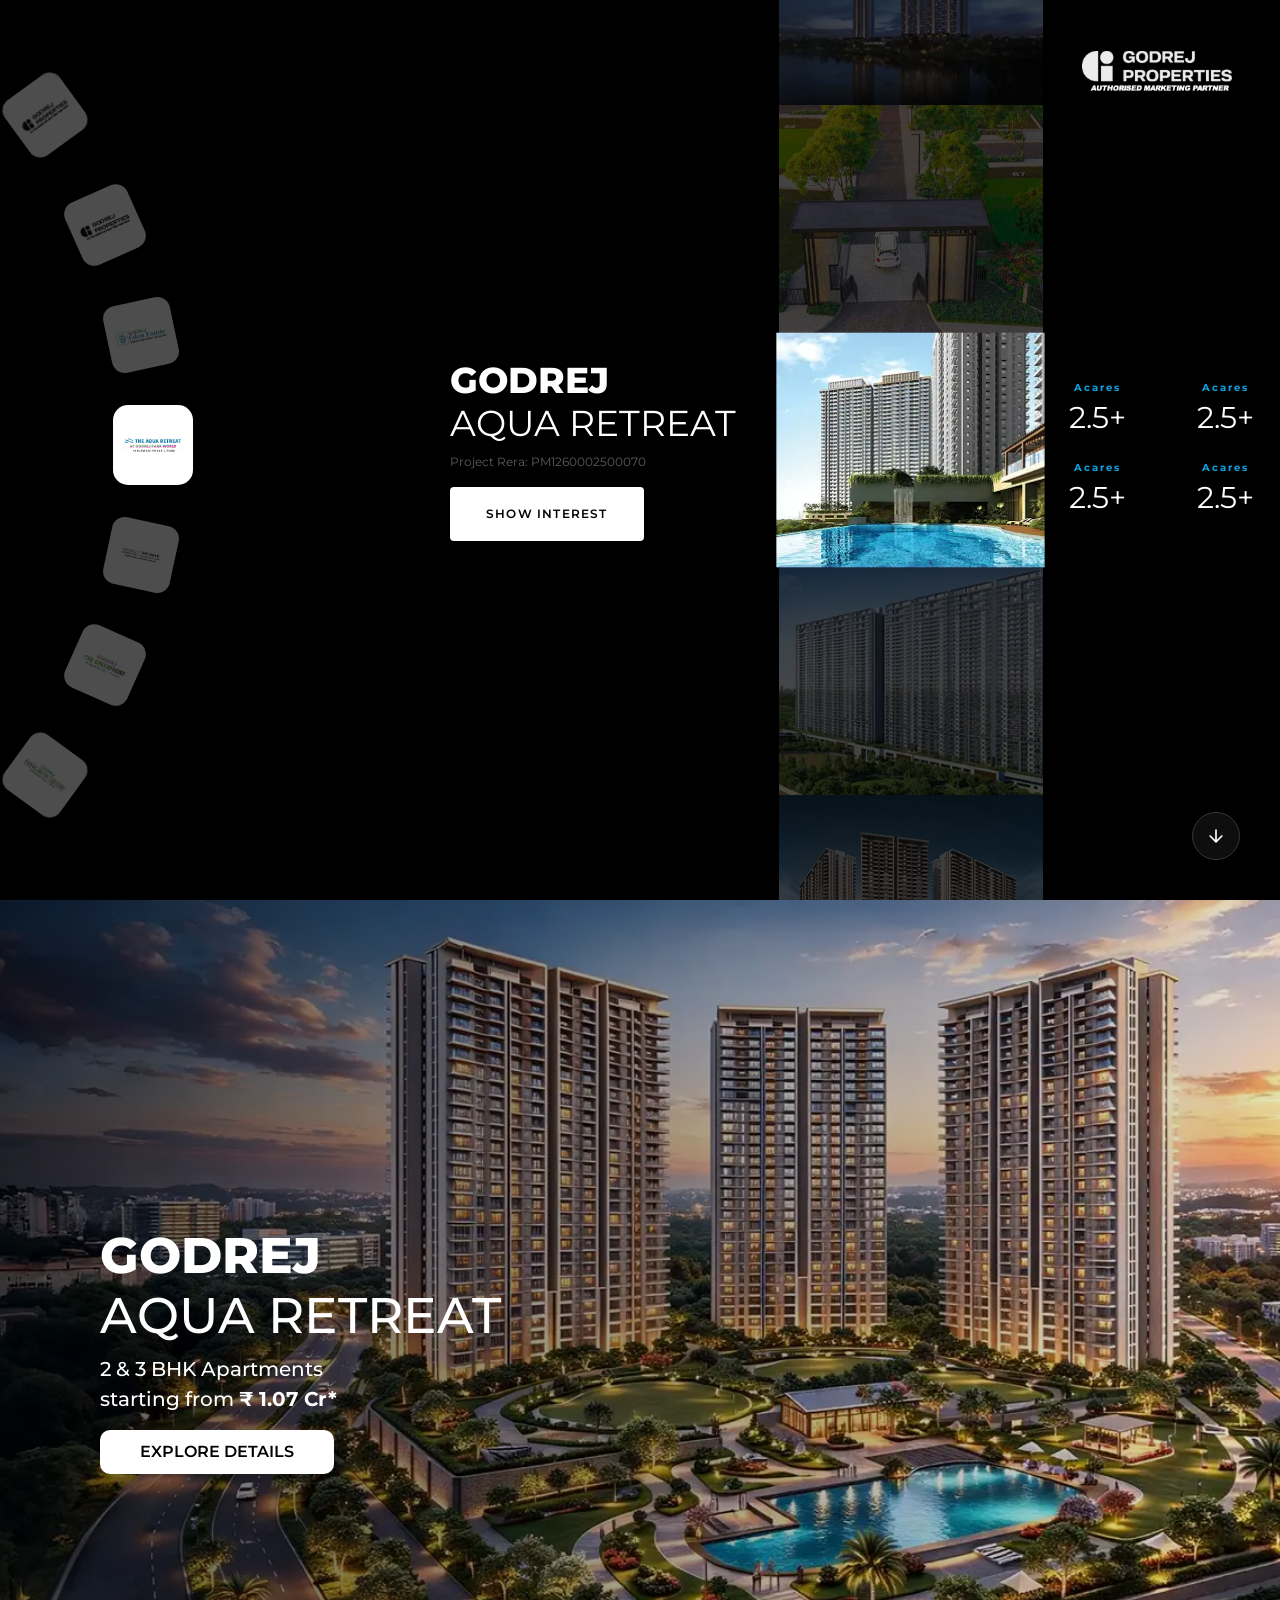
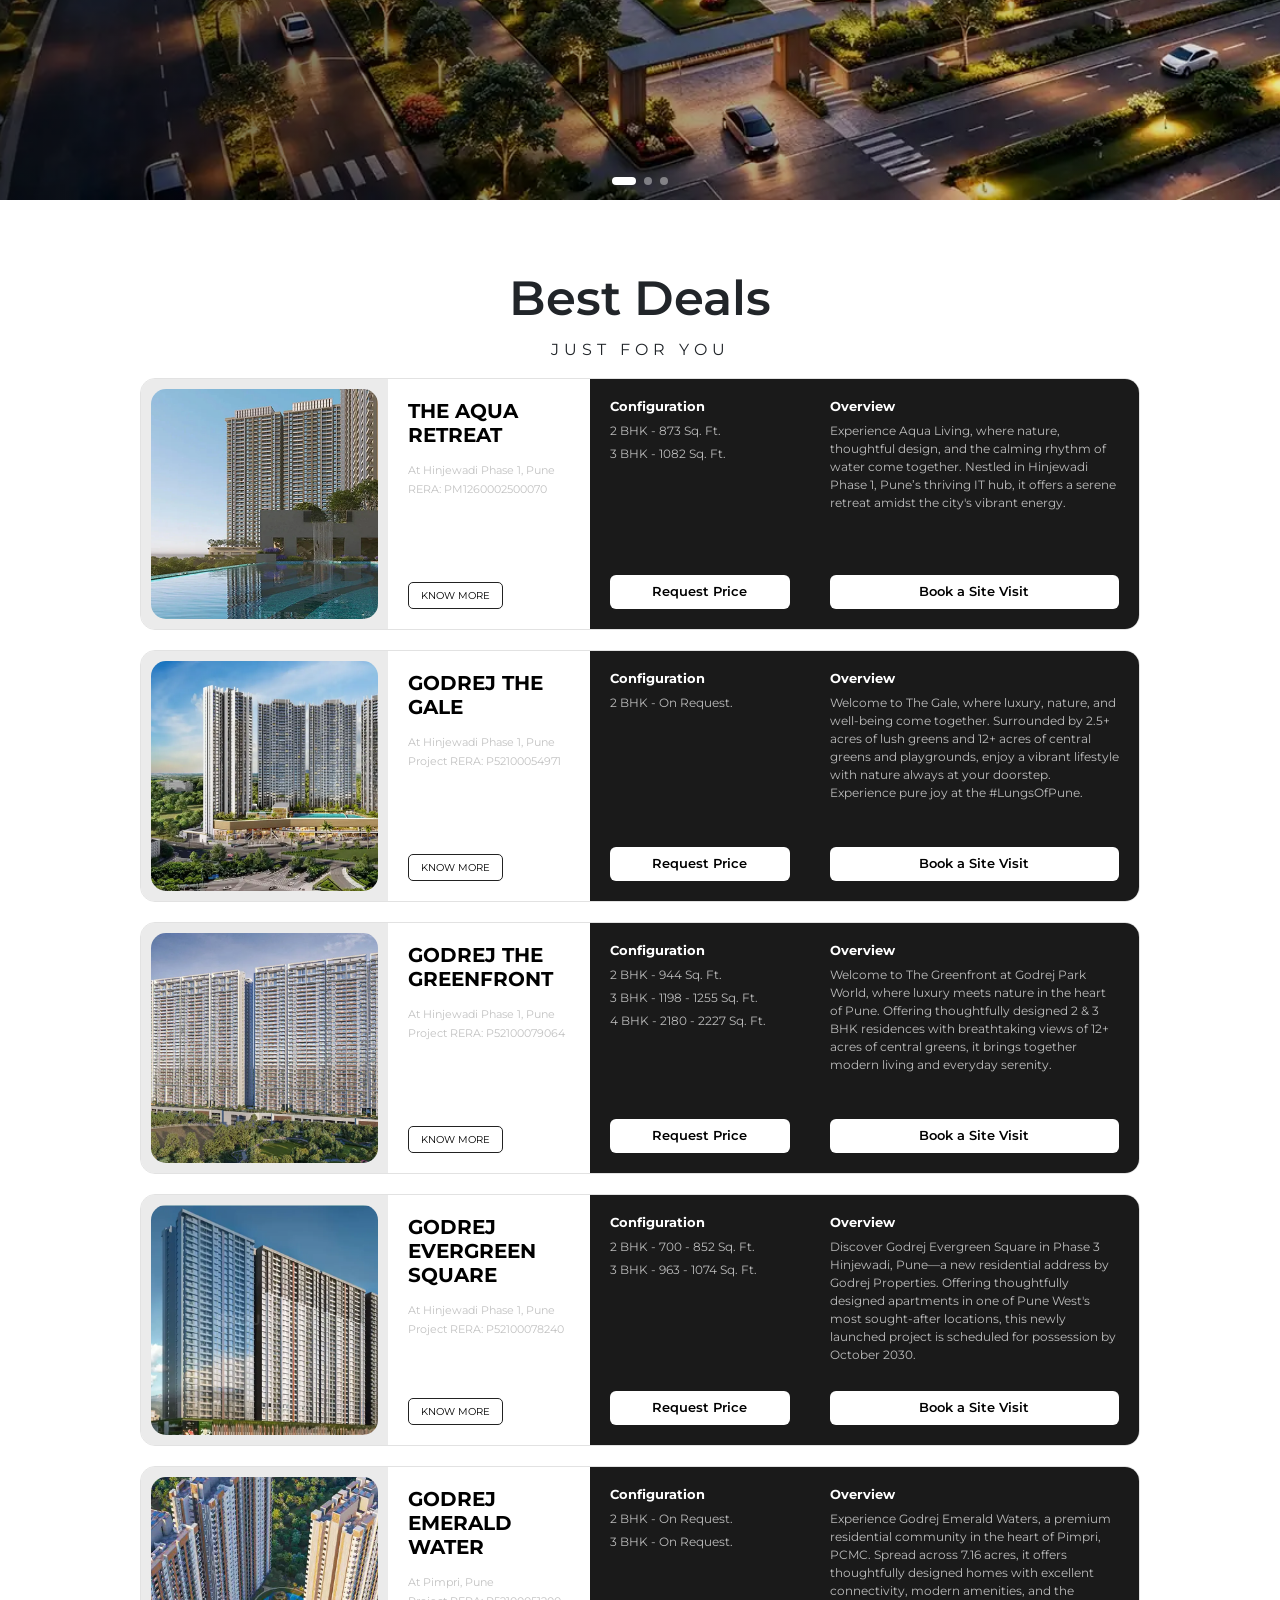
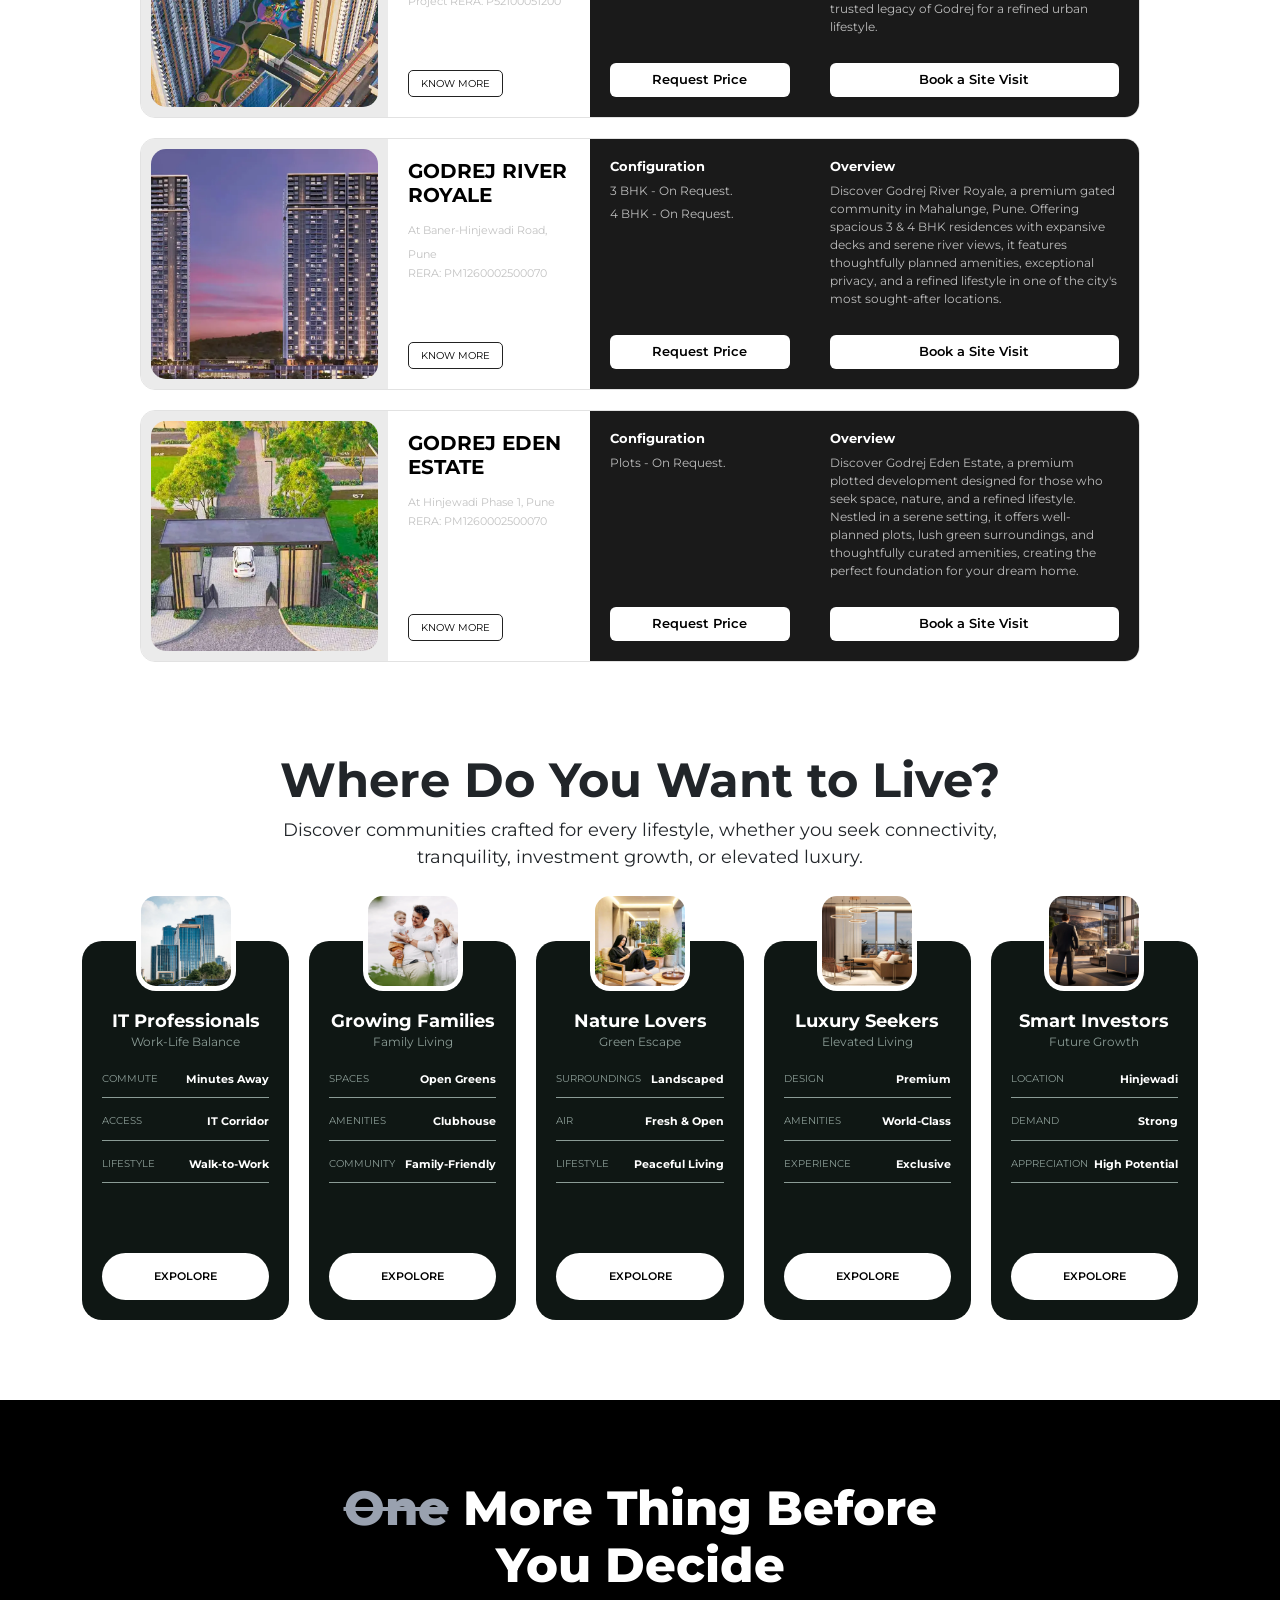
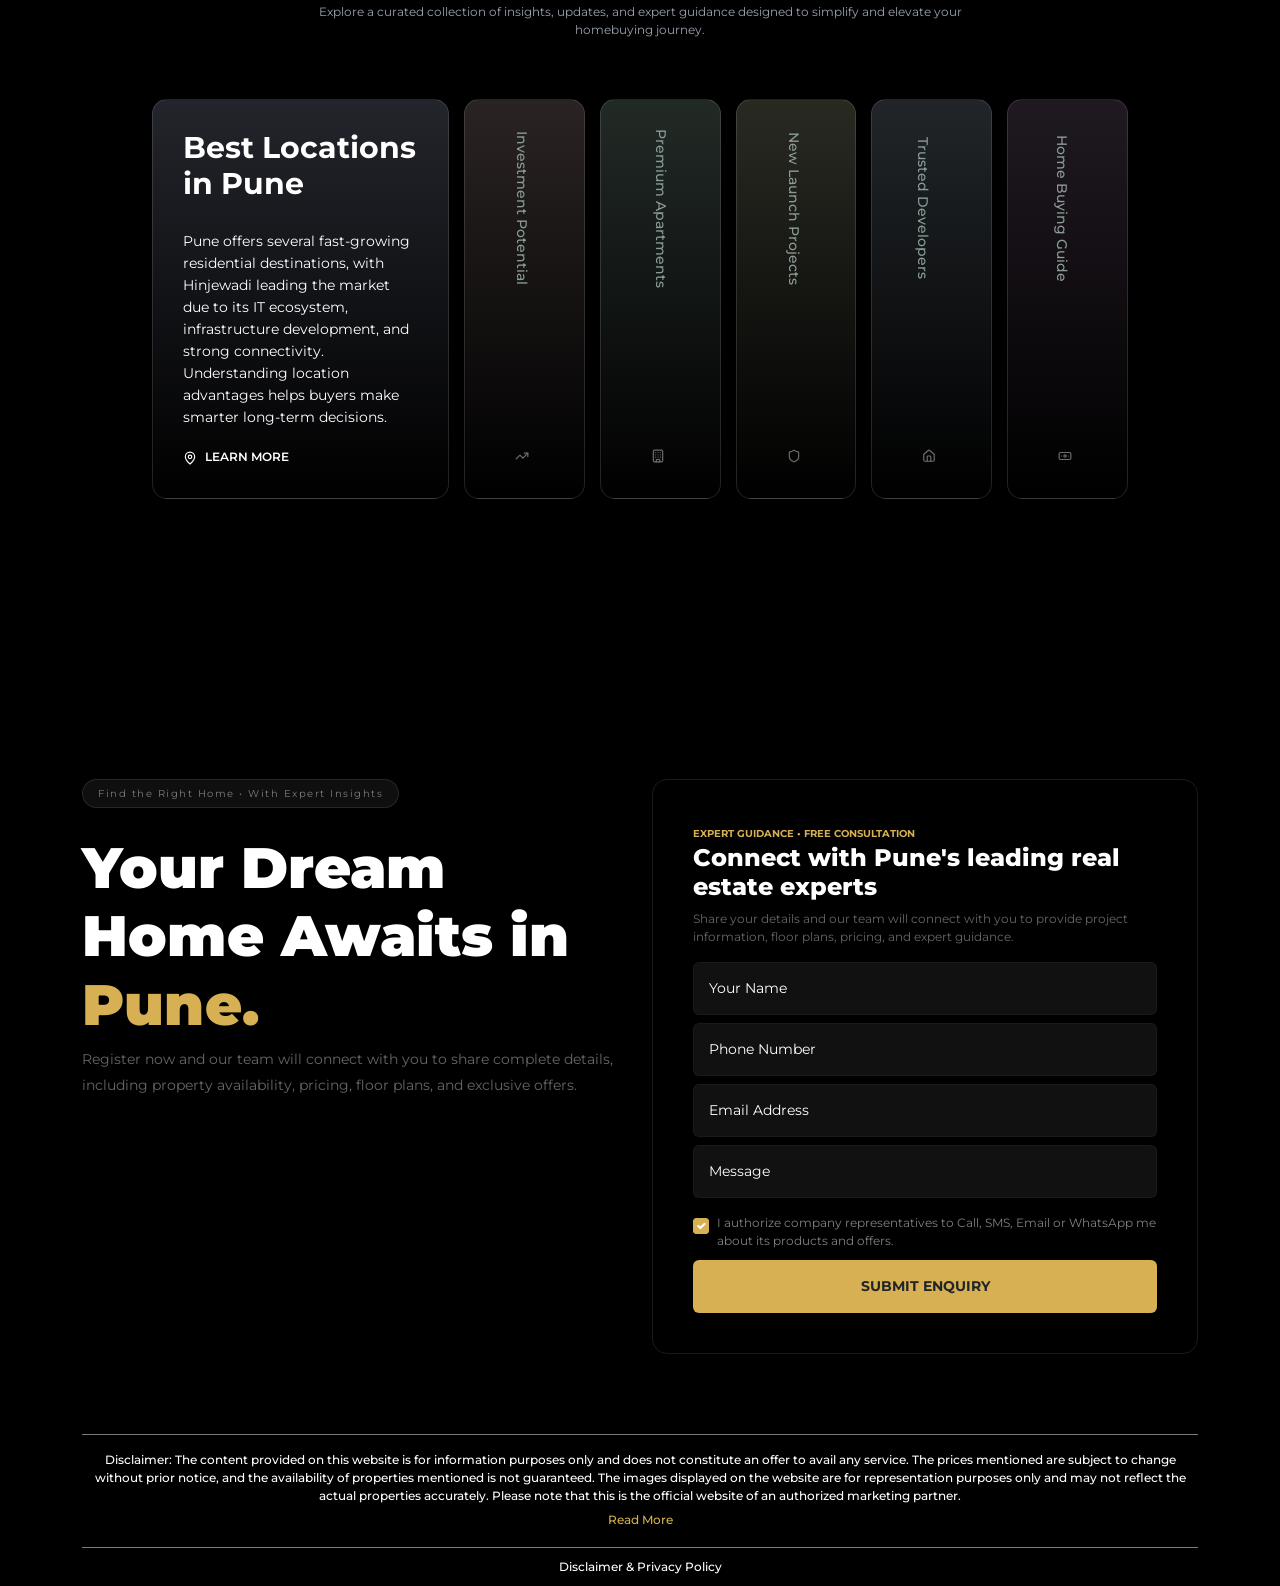
==== index.html @ 60719ce2 "main slider change" ====
<!doctype html>
<html lang="en">

<head>
    <meta charset="utf-8">
    <meta name="viewport" content="width=device-width, initial-scale=1">
    <meta name="description"
        content="Godrej Properties brings the renowned Godrej Properties philosophy of innovation, sustainability, and excellence to the real estate industry. Each development by Godrej Properties blends a 122-year legacy of trust and superior quality with a dedication to cutting-edge design and technology." />
    <meta name="keywords"
        content="Godrej Properties Pune Projects, Godrej Properties Hinjewadi, Godrej Properties, Godrej Projects in Pune, Godrej Properties Pune, Godrej Projects Hinjewadi, Godrej New Launch Pune" />
    <title>Godrej Hinjewadi Projects | Pune</title>
    <link rel="shortcut icon" href="favicon.png" type="image/ico">
    <link href="https://cdn.jsdelivr.net/npm/bootstrap@5.3.8/dist/css/bootstrap.min.css" rel="stylesheet"
        crossorigin="anonymous">
    <link rel="stylesheet" href="https://cdn.jsdelivr.net/npm/swiper@11/swiper-bundle.min.css">
    <link href="https://fonts.googleapis.com/css2?family=Montserrat:ital,wght@0,100..900;1,100..900&display=swap"
        rel="stylesheet">
    <link rel="stylesheet" href="css/style.css">

</head>

<body>
    <header class="p-5">
        <div class="logo float-end">
            <img src="images/logo.png" class="img-fluid">
        </div>
    </header>
    <div id="smooth-wrapper">
        <div id="smooth-content">

            <section class="hero-slider">
                <div class="wrapper">
                    <div class="left-area">
                        <div class="swiper thumb-swiper">
                            <div class="swiper-wrapper">
                                <div class="swiper-slide">
                                    <img src="images/logos/aqua-retreat.webp" alt="logo" class="img-fluid">
                                </div>
                                <div class="swiper-slide">
                                    <img src="images/logos/gale_logo.webp" alt="logo" class="img-fluid">
                                </div>
                                <div class="swiper-slide">
                                    <img src="images/logos/greenfront.webp" alt="logo" class="img-fluid">
                                </div>
                                <div class="swiper-slide">
                                    <img src="images/logos/evergreen.webp" alt="logo" class="img-fluid">
                                </div>
                                <div class="swiper-slide">
                                    <img src="images/logo.png" alt="logo" class="img-fluid">
                                </div>
                                <div class="swiper-slide">
                                    <img src="images/logo.png" alt="logo" class="img-fluid">
                                </div>
                                <div class="swiper-slide">
                                    <img src="images/logos/eden-estate.webp" alt="logo" class="img-fluid">
                                </div>

                            </div>
                        </div>

<!-- 
                        <div class="swiper image-swiper">
                            <div class="swiper-wrapper">
                                <div class="swiper-slide aqua">
                                    <img src="images/slider/aqua-retreat.webp" alt="image-preview" class="img-fluid">
                                </div>
                                <div class="swiper-slide gale">
                                    <img src="images/slider/the-gale.webp" alt="image-preview" class="img-fluid">
                                </div>
                                <div class="swiper-slide greenfront">
                                    <img src="images/slider/greenfront.webp" alt="image-preview" class="img-fluid">
                                </div>
                                <div class="swiper-slide everygreen">
                                    <img src="images/slider/evergreen-square.webp" alt="image-preview"
                                        class="img-fluid">
                                </div>
                                <div class="swiper-slide emerald">
                                    <img src="images/slider/emerald-water.webp" alt="image-preview" class="img-fluid">
                                </div>
                                <div class="swiper-slide river">
                                    <img src="images/slider/river-royale.webp" alt="image-preview" class="img-fluid">
                                </div>
                                <div class="swiper-slide eden">
                                    <img src="images/slider/thumb/eden-estate.png" alt="image-preview"
                                        class="img-fluid">
                                </div>
                            </div>
                        </div> -->
                    </div>


                    <div class="right-area">
                        <div class="swiper main-swiper">
                            <div class="swiper-wrapper">
                                <div class="swiper-slide">
                                    <div class="slide-content">
                                        <h1 class="project-name">Godrej <span>Aqua Retreat</span></h1>
                                        <p>Project Rera: PM1260002500070</p>
                                        <a href="#"> Show Interest</a>
                                    </div>
                                    <div class="slide-image">
                                        <img src="images/slider/aqua-retreat.webp" class="img-fluid">
                                    </div>
                                    <div class="slide-usp">
                                        <ul>
                                            <li><span style="color: #0ea5e9;">Acares</span>2.5+ </li>
                                            <li><span style="color: #0ea5e9;">Acares</span>2.5+ </li>
                                            <li><span style="color: #0ea5e9;">Acares</span>2.5+ </li>
                                            <li><span style="color: #0ea5e9;">Acares</span>2.5+ </li>
                                        </ul>
                                    </div>
                                </div>

                                <div class="swiper-slide">
                                    <div class="slide-content">
                                        <h1 class="project-name">Godrej <span>The Gale</span></h1>
                                        <p>Project Rera: P52100054971</p>
                                        <a href="#"> Show Interest</a>
                                    </div>
                                    <div class="slide-image">
                                        <img src="images/slider/the-gale.webp" class="img-fluid">
                                    </div>
                                    <div class="slide-usp">
                                        <ul>
                                            <li><span style="color: #4f46e5;">Acares</span>2.5+ </li>
                                            <li><span style="color: #4f46e5;">Acares</span>2.5+ </li>
                                            <li><span style="color: #4f46e5;">Acares</span>2.5+ </li>
                                            <li><span style="color: #4f46e5;">Acares</span>2.5+ </li>
                                        </ul>
                                    </div>
                                </div>

                                <div class="swiper-slide">
                                    <div class="slide-content">
                                        <h1 class="project-name">Godrej <span>The GreenFront</span></h1>
                                        <p>Project Rera: P52100079064</p>
                                        <a href="#"> Show Interest</a>
                                    </div>
                                    <div class="slide-image">
                                        <img src="images/slider/greenfront.webp" class="img-fluid">
                                    </div>
                                    <div class="slide-usp">
                                        <ul>
                                            <li><span style="color: #0d9488;">Acares</span>2.5+ </li>
                                            <li><span style="color: #0d9488;">Acares</span>2.5+ </li>
                                            <li><span style="color: #0d9488;">Acares</span>2.5+ </li>
                                            <li><span style="color: #0d9488;">Acares</span>2.5+ </li>
                                        </ul>
                                    </div>
                                </div>

                                <div class="swiper-slide">
                                    <div class="slide-content">
                                        <h1 class="project-name">Godrej <span>Evergreen Square</span></h1>
                                        <p>Project Rera: P52100078240</p>
                                        <a href="#"> Show Interest</a>
                                    </div>
                                    <div class="slide-image">
                                        <img src="images/slider/evergreen-square.webp" class="img-fluid">
                                    </div>
                                    <div class="slide-usp">
                                        <ul>
                                            <li><span style="color: #34d399;">Acares</span>2.5+ </li>
                                            <li><span style="color: #34d399;">Acares</span>2.5+ </li>
                                            <li><span style="color: #34d399;">Acares</span>2.5+ </li>
                                            <li><span style="color: #34d399;">Acares</span>2.5+ </li>
                                        </ul>
                                    </div>
                                </div>

                                <div class="swiper-slide">
                                    <div class="slide-content">
                                        <h1 class="project-name">Godrej <span>Emerald Water</span></h1>
                                        <p>Project Rera: P52100051200</p>
                                        <a href="#"> Show Interest</a>
                                    </div>
                                    <div class="slide-image">
                                        <img src="images/slider/emerald-water.webp" class="img-fluid">
                                    </div>
                                    <div class="slide-usp">
                                        <ul>
                                            <li><span style="color: #d946ef;">Acares</span>2.5+ </li>
                                            <li><span style="color: #d946ef;">Acares</span>2.5+ </li>
                                            <li><span style="color: #d946ef;">Acares</span>2.5+ </li>
                                            <li><span style="color: #d946ef;">Acares</span>2.5+ </li>
                                        </ul>
                                    </div>
                                </div>

                                <div class="swiper-slide">
                                    <div class="slide-content">
                                        <h1 class="project-name">Godrej <span>River Royale</span></h1>
                                        <p>Project Rera: P52100052957</p>
                                        <a href="#"> Show Interest</a>
                                    </div>
                                    <div class="slide-image">
                                        <img src="images/slider/river-royale.webp" class="img-fluid">
                                    </div>
                                    <div class="slide-usp">
                                        <ul>
                                            <li><span style="color: #14b8a6;">Acares</span>2.5+ </li>
                                            <li><span style="color: #14b8a6;">Acares</span>2.5+ </li>
                                            <li><span style="color: #14b8a6;">Acares</span>2.5+ </li>
                                            <li><span style="color: #14b8a6;">Acares</span>2.5+ </li>
                                        </ul>
                                    </div>
                                </div>

                                <div class="swiper-slide">
                                    <div class="slide-content">
                                        <h1 class="project-name">Godrej <span>Eden Estate</span></h1>
                                        <p>Project Rera: PP1260002500516</p>
                                        <a href="#"> Show Interest</a>
                                    </div>
                                    <div class="slide-image">
                                        <img src="images/slider/thumb/eden-estate.png" class="img-fluid">
                                    </div>
                                    <div class="slide-usp">
                                        <ul>
                                            <li><span style="color: #f59e0b">Acares</span>2.5+ </li>
                                            <li><span style="color: #f59e0b">Acares</span>2.5+ </li>
                                            <li><span style="color: #f59e0b">Acares</span>2.5+ </li>
                                            <li><span style="color: #f59e0b">Acares</span>2.5+ </li>
                                        </ul>
                                    </div>
                                </div>
                            </div>
                        </div>
                    </div>
                </div>
                <a href="#projects" class="floating-icon">
                    <svg width="20" height="20" viewBox="0 0 24 24" fill="none" stroke="currentColor" stroke-width="2"
                        stroke-linecap="round" stroke-linejoin="round">
                        <path d="M12 5v14M19 12l-7 7-7-7"></path>
                    </svg>
                </a>
            </section>

            <section class="banner-section" id="projects">
                <div class="swiper banner">
                    <div class="swiper-wrapper">
                        <div class="swiper-slide">
                            <img src="images/banner/banner1.webp" alt="banner" class="img-fluid">
                            <div class="banner-content">
                                <h2>Godrej <span>Aqua Retreat</span></h2>
                                <p>2 & 3 BHK Apartments <span>starting from <strong>₹ 1.07 Cr*</strong></span></p>
                                <a href="#">Explore Details</a>
                            </div>
                        </div>
                        <div class="swiper-slide">
                            <img src="images/banner/banner2.webp" alt="banner" class="img-fluid">
                            <div class="banner-content">
                                <h2>Godrej <span>The Gale</span></h2>
                                <p>2 BHK Apartments <span>starting from <strong>₹ 1.22 Cr*</strong></span></p>
                                <a href="#">Explore Details</a>
                            </div>
                        </div>
                        <div class="swiper-slide">
                            <img src="images/banner/banner3.webp" alt="banner" class="img-fluid">
                            <div class="banner-content">
                                <h2>Godrej <span>The GreenFront</span></h2>
                                <p>2, 3 & 4 BHK Apartments <span>starting from <strong>₹ 1.32 Cr*</strong></span></p>
                                <a href="#">Explore Details</a>
                            </div>
                        </div>
                    </div>

                    <div class="swiper-pagination"></div>
                </div>
            </section>

            <section class="deal">
                <div class="container">
                    <div class="deal-header">
                        <h2>Best Deals</h2>
                        <p>Just For You</p>
                    </div>
                    <div class="deal-box-container">
                         <div class="deal-box-outer">
                            <div class="deal-box">
                                <div class="deal-detail">
                                    <div class="deal-image">
                                        <img src="images/deal/godrej-aquaman.webp" alt="banner" class="img-fluid">
                                    </div>
                                    <div class="deal-name d-flex flex-column justify-content-between">
                                        <div>
                                            <h3>The Aqua Retreat</h3>
                                            <span>At Hinjewadi Phase 1, Pune</span>
                                            <p>RERA: PM1260002500070</p>
                                        </div>
                                        <a href="#">Know More</a>
                                    </div>
                                </div>
                                <div class="deal-content">
                                    <div class="deal-config d-flex flex-column justify-content-between">
                                        <div>
                                            <h3>Configuration</h3>
                                            <ul>
                                                <li>2 BHK - 873 Sq. Ft.</li>
                                                <li>3 BHK - 1082 Sq. Ft. </li>
                                            </ul>
                                        </div>
                                        <a href="#">Request Price</a>
                                    </div>
                                    <div class="deal-overview d-flex flex-column justify-content-between">
                                        <div>
                                            <h3>Overview</h3>
                                            <p>Experience Aqua Living, where nature, thoughtful design, and the calming rhythm of water come together. Nestled in Hinjewadi Phase 1, Pune’s thriving IT hub, it offers a serene retreat amidst the city's vibrant energy.</p>
                                        </div>
                                        <a href="#">Book a Site Visit</a>
                                    </div>
                                </div>
                            </div>

                            <div class="USP-detail">
                                <ul class="USP-detail-list">
                                    <li>
                                        <h3>24.12</h3>
                                        <span>Acres</span>
                                    </li>
                                    <li>
                                        <h3>8</h3>
                                        <span>Tower</span>
                                    </li>
                                    <li>
                                        <h3>G+48</h3>
                                        <span>Floors</span>
                                    </li>
                                    <li>
                                        <h3>3,766</h3>
                                        <span>Homes</span>
                                    </li>
                                </ul>
                                <div class="register-btn">
                                    <a href="#">Register Interest</a>
                                </div>
                            </div>
                        </div>

                         <div class="deal-box-outer">
                            <div class="deal-box">
                                <div class="deal-detail">
                                    <div class="deal-image">
                                        <img src="images/deal/godrej-the-gale.webp" alt="banner" class="img-fluid">
                                    </div>
                                    <div class="deal-name d-flex flex-column justify-content-between">
                                        <div>
                                            <h3>Godrej The Gale</h3>
                                            <span>At Hinjewadi Phase 1, Pune</span>
                                            <p>Project RERA: P52100054971</p>
                                        </div>
                                        <a href="#">Know More</a>
                                    </div>
                                </div>
                                <div class="deal-content">
                                    <div class="deal-config d-flex flex-column justify-content-between">
                                        <div>
                                            <h3>Configuration</h3>
                                            <ul>
                                                <li>2 BHK - On Request.</li>
                                            </ul>
                                        </div>
                                        <a href="#">Request Price</a>
                                    </div>
                                    <div class="deal-overview d-flex flex-column justify-content-between">
                                        <div>
                                            <h3>Overview</h3>
                                            <p>Welcome to The Gale, where luxury, nature, and well-being come together. Surrounded by 2.5+ acres of lush greens and 12+ acres of central greens and playgrounds, enjoy a vibrant lifestyle with nature always at your doorstep. Experience pure joy at the #LungsOfPune.</p>
                                        </div>
                                        <a href="#">Book a Site Visit</a>
                                    </div>
                                </div>
                            </div>

                            <div class="USP-detail">
                                <ul class="USP-detail-list">
                                    <li>
                                        <h3>24.12</h3>
                                        <span>Acres</span>
                                    </li>
                                    <li>
                                        <h3>8</h3>
                                        <span>Tower</span>
                                    </li>
                                    <li>
                                        <h3>G+48</h3>
                                        <span>Floors</span>
                                    </li>
                                    <li>
                                        <h3>3,766</h3>
                                        <span>Homes</span>
                                    </li>
                                </ul>
                                <div class="register-btn">
                                    <a href="#">Register Interest</a>
                                </div>
                            </div>
                        </div>

                         <div class="deal-box-outer">
                            <div class="deal-box">
                                <div class="deal-detail">
                                    <div class="deal-image">
                                        <img src="images/deal/godrej-the-greenfront.webp" alt="banner" class="img-fluid">
                                    </div>
                                    <div class="deal-name d-flex flex-column justify-content-between">
                                        <div>
                                            <h3>Godrej The GreenFront</h3>
                                            <span>At Hinjewadi Phase 1, Pune</span>
                                            <p>Project RERA: P52100079064</p>
                                        </div>
                                        <a href="#">Know More</a>
                                    </div>
                                </div>
                                <div class="deal-content">
                                    <div class="deal-config d-flex flex-column justify-content-between">
                                        <div>
                                            <h3>Configuration</h3>
                                            <ul>
                                                <li>2 BHK - 944 Sq. Ft.</li>
                                                <li>3 BHK - 1198 - 1255 Sq. Ft.</li>
                                                <li>4 BHK - 2180 - 2227 Sq. Ft.</li>
                                            </ul>
                                        </div>
                                        <a href="#">Request Price</a>
                                    </div>
                                    <div class="deal-overview d-flex flex-column justify-content-between">
                                        <div>
                                            <h3>Overview</h3>
                                            <p>Welcome to The Greenfront at Godrej Park World, where luxury meets nature in the heart of Pune. Offering thoughtfully designed 2 & 3 BHK residences with breathtaking views of 12+ acres of central greens, it brings together modern living and everyday serenity.</p>
                                        </div>
                                        <a href="#">Book a Site Visit</a>
                                    </div>
                                </div>
                            </div>

                            <div class="USP-detail">
                                <ul class="USP-detail-list">
                                    <li>
                                        <h3>12+</h3>
                                        <span>Acres</span>
                                    </li>
                                    <li>
                                        <h3>8</h3>
                                        <span>Tower</span>
                                    </li>
                                    <li>
                                        <h3>G+48</h3>
                                        <span>Floors</span>
                                    </li>
                                    <li>
                                        <h3>3,766</h3>
                                        <span>Homes</span>
                                    </li>
                                </ul>
                                <div class="register-btn">
                                    <a href="#">Register Interest</a>
                                </div>
                            </div>
                        </div>

                        <div class="deal-box-outer">
                            <div class="deal-box">
                                <div class="deal-detail">
                                    <div class="deal-image">
                                        <img src="images/deal/godrej-evergreen-square.webp" alt="banner" class="img-fluid">
                                    </div>
                                    <div class="deal-name d-flex flex-column justify-content-between">
                                        <div>
                                            <h3>Godrej Evergreen Square</h3>
                                            <span>At Hinjewadi Phase 1, Pune</span>
                                            <p>Project RERA: P52100078240</p>
                                        </div>
                                        <a href="#">Know More</a>
                                    </div>
                                </div>
                                <div class="deal-content">
                                    <div class="deal-config d-flex flex-column justify-content-between">
                                        <div>
                                            <h3>Configuration</h3>
                                            <ul>
                                                <li>2 BHK - 700 - 852 Sq. Ft.</li>
                                                <li>3 BHK - 963 - 1074 Sq. Ft.</li>
                                            </ul>
                                        </div>
                                        <a href="#">Request Price</a>
                                    </div>
                                    <div class="deal-overview d-flex flex-column justify-content-between">
                                        <div>
                                            <h3>Overview</h3>
                                            <p>Discover Godrej Evergreen Square in Phase 3 Hinjewadi, Pune—a new residential address by Godrej Properties. Offering thoughtfully designed apartments in one of Pune West's most sought-after locations, this newly launched project is scheduled for possession by October 2030.</p>
                                        </div>
                                        <a href="#">Book a Site Visit</a>
                                    </div>
                                </div>
                            </div>

                            <div class="USP-detail">
                                <ul class="USP-detail-list">
                                    <li>
                                        <h3>12+</h3>
                                        <span>Acres</span>
                                    </li>
                                    <li>
                                        <h3>8</h3>
                                        <span>Tower</span>
                                    </li>
                                    <li>
                                        <h3>G+48</h3>
                                        <span>Floors</span>
                                    </li>
                                    <li>
                                        <h3>3,766</h3>
                                        <span>Homes</span>
                                    </li>
                                </ul>
                                <div class="register-btn">
                                    <a href="#">Register Interest</a>
                                </div>
                            </div>
                        </div>

                         <div class="deal-box-outer">
                            <div class="deal-box">
                                <div class="deal-detail">
                                    <div class="deal-image">
                                        <img src="images/deal/godrej-emerald.webp" alt="banner" class="img-fluid">
                                    </div>
                                    <div class="deal-name d-flex flex-column justify-content-between">
                                        <div>
                                            <h3>Godrej Emerald Water</h3>
                                            <span>At Pimpri, Pune</span>
                                            <p>Project RERA: P52100051200</p>
                                        </div>
                                        <a href="#">Know More</a>
                                    </div>
                                </div>
                                <div class="deal-content">
                                    <div class="deal-config d-flex flex-column justify-content-between">
                                        <div>
                                            <h3>Configuration</h3>
                                            <ul>
                                                <li>2 BHK - On Request.</li>
                                                <li>3 BHK - On Request.</li>
                                            </ul>
                                        </div>
                                        <a href="#">Request Price</a>
                                    </div>
                                    <div class="deal-overview d-flex flex-column justify-content-between">
                                        <div>
                                            <h3>Overview</h3>
                                            <p>Experience Godrej Emerald Waters, a premium residential community in the heart of Pimpri, PCMC. Spread across 7.16 acres, it offers thoughtfully designed homes with excellent connectivity, modern amenities, and the trusted legacy of Godrej for a refined urban lifestyle.</p>
                                        </div>
                                        <a href="#">Book a Site Visit</a>
                                    </div>
                                </div>
                            </div>

                            <div class="USP-detail">
                                <ul class="USP-detail-list">
                                    <li>
                                        <h3>7.6</h3>
                                        <span>Acres</span>
                                    </li>
                                    <li>
                                        <h3>8</h3>
                                        <span>Tower</span>
                                    </li>
                                    <li>
                                        <h3>G+48</h3>
                                        <span>Floors</span>
                                    </li>
                                    <li>
                                        <h3>3,766</h3>
                                        <span>Homes</span>
                                    </li>
                                </ul>
                                <div class="register-btn">
                                    <a href="#">Register Interest</a>
                                </div>
                            </div>
                        </div>

                          <div class="deal-box-outer">
                            <div class="deal-box">
                                <div class="deal-detail">
                                    <div class="deal-image">
                                        <img src="images/deal/godrej-river-royale.webp" alt="banner" class="img-fluid">
                                    </div>
                                    <div class="deal-name d-flex flex-column justify-content-between">
                                        <div>
                                            <h3>Godrej River Royale</h3>
                                            <span>At Baner-Hinjewadi Road, Pune</span>
                                            <p>RERA: PM1260002500070</p>
                                        </div>
                                        <a href="#">Know More</a>
                                    </div>
                                </div>
                                <div class="deal-content">
                                    <div class="deal-config d-flex flex-column justify-content-between">
                                        <div>
                                            <h3>Configuration</h3>
                                            <ul>
                                                <li>3 BHK - On Request.</li>
                                                <li>4 BHK - On Request.</li>
                                            </ul>
                                        </div>
                                        <a href="#">Request Price</a>
                                    </div>
                                    <div class="deal-overview d-flex flex-column justify-content-between">
                                        <div>
                                            <h3>Overview</h3>
                                            <p>Discover Godrej River Royale, a premium gated community in Mahalunge, Pune. Offering spacious 3 & 4 BHK residences with expansive decks and serene river views, it features thoughtfully planned amenities, exceptional privacy, and a refined lifestyle in one of the city's most sought-after locations.</p>
                                        </div>
                                        <a href="#">Book a Site Visit</a>
                                    </div>
                                </div>
                            </div>

                            <div class="USP-detail">
                                <ul class="USP-detail-list">
                                    <li>
                                        <h3>7.6</h3>
                                        <span>Acres</span>
                                    </li>
                                    <li>
                                        <h3>8</h3>
                                        <span>Tower</span>
                                    </li>
                                    <li>
                                        <h3>G+48</h3>
                                        <span>Floors</span>
                                    </li>
                                    <li>
                                        <h3>3,766</h3>
                                        <span>Homes</span>
                                    </li>
                                </ul>
                                <div class="register-btn">
                                    <a href="#">Register Interest</a>
                                </div>
                            </div>
                        </div>

                        <div class="deal-box-outer">
                            <div class="deal-box">
                                <div class="deal-detail">
                                    <div class="deal-image">
                                        <img src="images/deal/godrej-eden-estate-hinjewadi.webp" alt="banner" class="img-fluid">
                                    </div>
                                    <div class="deal-name d-flex flex-column justify-content-between">
                                        <div>
                                            <h3>Godrej Eden Estate</h3>
                                            <span>At Hinjewadi Phase 1, Pune</span>
                                            <p>RERA: PM1260002500070</p>
                                        </div>
                                        <a href="#">Know More</a>
                                    </div>
                                </div>
                                <div class="deal-content">
                                    <div class="deal-config d-flex flex-column justify-content-between">
                                        <div>
                                            <h3>Configuration</h3>
                                            <ul>
                                                <li>Plots - On Request.</li>
                                            </ul>
                                        </div>
                                        <a href="#">Request Price</a>
                                    </div>
                                    <div class="deal-overview d-flex flex-column justify-content-between">
                                        <div>
                                            <h3>Overview</h3>
                                            <p>Discover Godrej Eden Estate, a premium plotted development designed for those who seek space, nature, and a refined lifestyle. Nestled in a serene setting, it offers well-planned plots, lush green surroundings, and thoughtfully curated amenities, creating the perfect foundation for your dream home.</p>
                                        </div>
                                        <a href="#">Book a Site Visit</a>
                                    </div>
                                </div>
                            </div>

                            <div class="USP-detail">
                                <ul class="USP-detail-list">
                                    <li>
                                        <h3>7.6</h3>
                                        <span>Acres</span>
                                    </li>
                                    <li>
                                        <h3>8</h3>
                                        <span>Tower</span>
                                    </li>
                                    <li>
                                        <h3>G+48</h3>
                                        <span>Floors</span>
                                    </li>
                                    <li>
                                        <h3>3,766</h3>
                                        <span>Homes</span>
                                    </li>
                                </ul>
                                <div class="register-btn">
                                    <a href="#">Register Interest</a>
                                </div>
                            </div>
                        </div>
                    </div>
                   
                    <!-- <div class="deal-tab">
                        <ul class="nav nav-tabs" id="myTab" role="tablist">
                            <li class="nav-item" role="presentation">
                                <button class="nav-link active" id="trending-tab" data-bs-toggle="tab"
                                    data-bs-target="#trending" type="button" role="tab" aria-controls="trending"
                                    aria-selected="true">Trending</button>
                            </li>
                            <li class="nav-item" role="presentation">
                                <button class="nav-link" id="all-tab" data-bs-toggle="tab" data-bs-target="#all"
                                    type="button" role="tab" aria-controls="all" aria-selected="false">All</button>
                            </li>
                            <li class="nav-item" role="presentation">
                                <button class="nav-link" id="budget-tab" data-bs-toggle="tab" data-bs-target="#budget"
                                    type="button" role="tab" aria-controls="budget"
                                    aria-selected="false">Budget</button>
                            </li>
                            <li class="nav-item" role="presentation">
                                <button class="nav-link" id="space-tab" data-bs-toggle="tab" data-bs-target="#space"
                                    type="button" role="tab" aria-controls="space" aria-selected="false">More
                                    Space</button>
                            </li>
                        </ul>
                        <div class="tab-content" id="myTabContent">
                            <div class="tab-pane fade show active" id="trending" role="tabpanel"
                                aria-labelledby="trending-tab">
                                <div class="deal-box-outer">
                                    <div class="deal-box">
                                        <div class="deal-detail">
                                            <div class="deal-image">
                                                <img src="images/deal/aquaman.webp" alt="banner" class="img-fluid">
                                            </div>
                                            <div class="deal-name d-flex flex-column justify-content-between">
                                                <div>
                                                    <h3>The Aqua Retreat</h3>
                                                    <span>At Hinjewadi Phase 1, Pune</span>
                                                    <p>RERA: PM1260002500070</p>
                                                </div>
                                                <a href="#">Know More</a>
                                            </div>
                                        </div>
                                        <div class="deal-content">
                                            <div class="deal-config d-flex flex-column justify-content-between">
                                                <div>
                                                    <h3>Configuration</h3>
                                                    <ul>
                                                        <li>2 BHK - 873 Sq. Ft.</li>
                                                        <li>3 BHK - 1082 Sq. Ft. </li>
                                                    </ul>
                                                </div>
                                                <a href="#">Request Price</a>
                                            </div>
                                            <div class="deal-overview d-flex flex-column justify-content-between">
                                                <div>
                                                    <h3>Overview</h3>
                                                    <p>Soak in the essence of Aqua living – where every element flows in
                                                        harmony. From expansive greens to thoughtfully designed spaces,
                                                        discover a lifestyle shaped by the calm, clarity, and continuous
                                                        rhythm of water — inspired by the way of water.Nestled in the
                                                        heart of Pune’s thriving IT corridor—Hinjewadi Phase 1—this
                                                        project offers a peaceful sanctuary amidst the city’s fast-paced
                                                        energy</p>
                                                </div>
                                                <a href="#">Book a Site Visit</a>
                                            </div>
                                        </div>
                                    </div>

                                    <div class="USP-detail">
                                        <ul class="USP-detail-list">
                                            <li>
                                                <h3>24.12</h3>
                                                <span>Acres</span>
                                            </li>
                                            <li>
                                                <h3>8</h3>
                                                <span>Tower</span>
                                            </li>
                                            <li>
                                                <h3>G+48</h3>
                                                <span>Floors</span>
                                            </li>
                                            <li>
                                                <h3>3,766</h3>
                                                <span>Homes</span>
                                            </li>
                                        </ul>
                                        <div class="register-btn">
                                            <a href="#">Register Interest</a>
                                        </div>
                                    </div>
                                </div>

                                <div class="deal-box-outer">
                                    <div class="deal-box">
                                        <div class="deal-detail">
                                            <div class="deal-image">
                                                <img src="images/deal/aquaman.webp" alt="banner" class="img-fluid">
                                            </div>
                                            <div class="deal-name d-flex flex-column justify-content-between">
                                                <div>
                                                    <h3>The Aqua Retreat</h3>
                                                    <span>At Hinjewadi Phase 1, Pune</span>
                                                    <p>RERA: PM1260002500070</p>
                                                </div>
                                                <a href="#">Know More</a>
                                            </div>
                                        </div>
                                        <div class="deal-content">
                                            <div class="deal-config d-flex flex-column justify-content-between">
                                                <div>
                                                    <h3>Configuration</h3>
                                                    <ul>
                                                        <li>2 BHK - 873 Sq. Ft.</li>
                                                        <li>3 BHK - 1082 Sq. Ft. </li>
                                                    </ul>
                                                </div>
                                                <a href="#">Request Price</a>
                                            </div>
                                            <div class="deal-overview d-flex flex-column justify-content-between">
                                                <div>
                                                    <h3>Overview</h3>
                                                    <p>Soak in the essence of Aqua living – where every element flows in
                                                        harmony. From expansive greens to thoughtfully designed spaces,
                                                        discover a lifestyle shaped by the calm, clarity, and continuous
                                                        rhythm of water — inspired by the way of water.Nestled in the
                                                        heart of Pune’s thriving IT corridor—Hinjewadi Phase 1—this
                                                        project offers a peaceful sanctuary amidst the city’s fast-paced
                                                        energy</p>
                                                </div>
                                                <a href="#">Book a Site Visit</a>
                                            </div>
                                        </div>
                                    </div>

                                    <div class="USP-detail">
                                        <ul class="USP-detail-list">
                                            <li>
                                                <h3>24.12</h3>
                                                <span>Acres</span>
                                            </li>
                                            <li>
                                                <h3>8</h3>
                                                <span>Tower</span>
                                            </li>
                                            <li>
                                                <h3>G+48</h3>
                                                <span>Floors</span>
                                            </li>
                                            <li>
                                                <h3>3,766</h3>
                                                <span>Homes</span>
                                            </li>
                                        </ul>
                                        <div class="register-btn">
                                            <a href="#">Register Interest</a>
                                        </div>
                                    </div>
                                </div>
                            </div>
                            <div class="tab-pane fade" id="all" role="tabpanel" aria-labelledby="all-tab">
                                all
                            </div>
                            <div class="tab-pane fade" id="budget" role="tabpanel" aria-labelledby="budget-tab">
                                Budget
                            </div>
                            <div class="tab-pane fade" id="space" role="tabpanel" aria-labelledby="space-tab">
                                More Space
                            </div>
                        </div>
                    </div> -->

                </div>
            </section>


            <section class="location">
                <div class="container">
                    <div class="location-header">
                        <h3>Where Do You Want to Live?</h3>
                        <p>Discover communities crafted for every lifestyle, whether you seek connectivity, tranquility,
                            investment growth, or elevated luxury.</p>
                    </div>

                    <div class="location-grid">
                        <ul class="location-grid-list">
                            <li>
                                <div class="location-box">
                                    <div class="location-image">
                                        <img src="images/location/l1.webp" alt="banner" class="img-fluid">
                                    </div>
                                    <div class="location-content">
                                        <div class="location-content-header">
                                            <h4>IT Professionals</h4>
                                            <p>Work-Life Balance</p>
                                        </div>
                                        <div class="location-content-body">
                                            <ul>
                                                <li><span>Commute</span><strong>Minutes Away</strong></li>
                                                <li><span>Access</span><strong>IT Corridor</strong></li>
                                                <li><span>Lifestyle</span><strong>Walk-to-Work</strong></li>
                                            </ul>
                                        </div>
                                        <div class="location-content-footer">
                                            <a href="#">Expolore</a>
                                        </div>
                                    </div>
                                </div>
                            </li>

                            <li>
                                <div class="location-box">
                                    <div class="location-image">
                                        <img src="images/location/l2.webp" alt="banner" class="img-fluid">
                                    </div>
                                    <div class="location-content">
                                        <div class="location-content-header">
                                            <h4>Growing Families</h4>
                                            <p>Family Living</p>
                                        </div>
                                        <div class="location-content-body">
                                            <ul>
                                                <li><span>Spaces</span><strong>Open Greens</strong></li>
                                                <li><span>Amenities</span><strong>Clubhouse</strong></li>
                                                <li><span>Community</span><strong>Family-Friendly</strong></li>
                                            </ul>
                                        </div>
                                        <div class="location-content-footer">
                                            <a href="#">Expolore</a>
                                        </div>
                                    </div>
                                </div>
                            </li>

                            <li>
                                <div class="location-box">
                                    <div class="location-image">
                                        <img src="images/location/l3.webp" alt="banner" class="img-fluid">
                                    </div>
                                    <div class="location-content">
                                        <div class="location-content-header">
                                            <h4>Nature Lovers</h4>
                                            <p>Green Escape</p>
                                        </div>
                                        <div class="location-content-body">
                                            <ul>
                                                <li><span>Surroundings</span><strong>Landscaped</strong></li>
                                                <li><span>Air</span><strong>Fresh & Open</strong></li>
                                                <li><span>Lifestyle</span><strong>Peaceful Living</strong></li>
                                            </ul>
                                        </div>
                                        <div class="location-content-footer">
                                            <a href="#">Expolore</a>
                                        </div>
                                    </div>
                                </div>
                            </li>

                            <li>
                                <div class="location-box">
                                    <div class="location-image">
                                        <img src="images/location/l4.webp" alt="banner" class="img-fluid">
                                    </div>
                                    <div class="location-content">
                                        <div class="location-content-header">
                                            <h4>Luxury Seekers</h4>
                                            <p>Elevated Living</p>
                                        </div>
                                        <div class="location-content-body">
                                            <ul>
                                                <li><span>Design</span><strong>Premium</strong></li>
                                                <li><span>Amenities</span><strong>World-Class</strong></li>
                                                <li><span>Experience</span><strong>Exclusive</strong></li>
                                            </ul>
                                        </div>
                                        <div class="location-content-footer">
                                            <a href="#">Expolore</a>
                                        </div>
                                    </div>
                                </div>
                            </li>

                            <li>
                                <div class="location-box">
                                    <div class="location-image">
                                        <img src="images/location/l5.webp" alt="banner" class="img-fluid">
                                    </div>
                                    <div class="location-content">
                                        <div class="location-content-header">
                                            <h4>Smart Investors</h4>
                                            <p>Future Growth</p>
                                        </div>
                                        <div class="location-content-body">
                                            <ul>
                                                <li><span>Location</span><strong>Hinjewadi</strong></li>
                                                <li><span>Demand</span><strong>Strong</strong></li>
                                                <li><span>Appreciation</span><strong>High Potential</strong></li>
                                            </ul>
                                        </div>
                                        <div class="location-content-footer">
                                            <a href="#">Expolore</a>
                                        </div>
                                    </div>
                                </div>
                            </li>
                        </ul>
                    </div>
                </div>
            </section>

            <section class="detail-section">
                <div class="detail-section-header">
                    <h3><span>One</span> More Thing Before You Decide</h3>
                    <p>Explore a curated collection of insights, updates, and expert guidance designed to simplify and
                        elevate your homebuying journey.</p>
                </div>

                <div class="container">
                    <div class="detail-section-list">
                        <div class="item-desc active"
                            style="background: linear-gradient(180deg,rgba(35, 37, 44, 1) 0%, rgba(0, 0, 0, 1) 100%);">
                            <h3>Best Locations in Pune</h3>
                            <h3 class="rotate">Best Locations in Pune</h3>
                            <svg xmlns="http://www.w3.org/2000/svg" width="14" height="14" viewBox="0 0 24 24"
                                fill="none" stroke="currentColor" stroke-width="2" stroke-linecap="round"
                                stroke-linejoin="round" class="lucide lucide-map-pin transition-colors"
                                aria-hidden="true">
                                <path
                                    d="M20 10c0 4.993-5.539 10.193-7.399 11.799a1 1 0 0 1-1.202 0C9.539 20.193 4 14.993 4 10a8 8 0 0 1 16 0">
                                </path>
                                <circle cx="12" cy="10" r="3"></circle>
                            </svg>
                            <div class="item-desc-content">
                                <p>Pune offers several fast-growing residential destinations, with Hinjewadi leading the
                                    market due to its IT ecosystem, infrastructure development, and strong connectivity.
                                    Understanding location advantages helps buyers make smarter long-term decisions.</p>
                                <a href="#"><svg xmlns="http://www.w3.org/2000/svg" width="14" height="14"
                                        viewBox="0 0 24 24" fill="none" stroke="currentColor" stroke-width="2"
                                        stroke-linecap="round" stroke-linejoin="round"
                                        class="lucide lucide-map-pin transition-colors" aria-hidden="true">
                                        <path
                                            d="M20 10c0 4.993-5.539 10.193-7.399 11.799a1 1 0 0 1-1.202 0C9.539 20.193 4 14.993 4 10a8 8 0 0 1 16 0">
                                        </path>
                                        <circle cx="12" cy="10" r="3"></circle>
                                    </svg> Learn More</a>
                            </div>
                        </div>

                        <div class="item-desc"
                            style="background: linear-gradient(180deg, rgb(42, 35, 35) 0%, rgba(0, 0, 0, 1) 100%);">
                            <h3>Investment Potential</h3>
                            <h3 class="rotate">Investment Potential</h3>
                            <svg xmlns="http://www.w3.org/2000/svg" width="14" height="14" viewBox="0 0 24 24"
                                fill="none" stroke="currentColor" stroke-width="2" stroke-linecap="round"
                                stroke-linejoin="round" class="lucide lucide-trending-up transition-colors"
                                aria-hidden="true">
                                <path d="M16 7h6v6"></path>
                                <path d="m22 7-8.5 8.5-5-5L2 17"></path>
                            </svg>
                            <div class="item-desc-content">
                                <p>Pune offers several fast-growing residential destinations, with Hinjewadi leading the
                                    market due to its IT ecosystem, infrastructure development, and strong connectivity.
                                    Understanding location advantages helps buyers make smarter long-term decisions.</p>
                                <a href="#"><svg xmlns="http://www.w3.org/2000/svg" width="14" height="14"
                                        viewBox="0 0 24 24" fill="none" stroke="currentColor" stroke-width="2"
                                        stroke-linecap="round" stroke-linejoin="round"
                                        class="lucide lucide-trending-up transition-colors" aria-hidden="true">
                                        <path d="M16 7h6v6"></path>
                                        <path d="m22 7-8.5 8.5-5-5L2 17"></path>
                                    </svg> Explore</a>
                            </div>
                        </div>

                        <div class="item-desc"
                            style="background: linear-gradient(180deg, rgb(34, 42, 38) 0%, rgba(0, 0, 0, 1) 100%);">
                            <h3>Premium Apartments</h3>
                            <h3 class="rotate">Premium Apartments</h3>
                            <svg xmlns="http://www.w3.org/2000/svg" width="14" height="14" viewBox="0 0 24 24"
                                fill="none" stroke="currentColor" stroke-width="2" stroke-linecap="round"
                                stroke-linejoin="round" class="lucide lucide-building transition-colors"
                                aria-hidden="true">
                                <path d="M12 10h.01"></path>
                                <path d="M12 14h.01"></path>
                                <path d="M12 6h.01"></path>
                                <path d="M16 10h.01"></path>
                                <path d="M16 14h.01"></path>
                                <path d="M16 6h.01"></path>
                                <path d="M8 10h.01"></path>
                                <path d="M8 14h.01"></path>
                                <path d="M8 6h.01"></path>
                                <path d="M9 22v-3a1 1 0 0 1 1-1h4a1 1 0 0 1 1 1v3"></path>
                                <rect x="4" y="2" width="16" height="20" rx="2"></rect>
                            </svg>
                            <div class="item-desc-content">
                                <p>Modern residences today offer more than living spaces. Spacious layouts, lifestyle
                                    amenities, wellness facilities, and thoughtfully designed communities create a
                                    complete living experience.</p>
                                <a href="#"><svg xmlns="http://www.w3.org/2000/svg" width="14" height="14"
                                        viewBox="0 0 24 24" fill="none" stroke="currentColor" stroke-width="2"
                                        stroke-linecap="round" stroke-linejoin="round"
                                        class="lucide lucide-building transition-colors" aria-hidden="true">
                                        <path d="M12 10h.01"></path>
                                        <path d="M12 14h.01"></path>
                                        <path d="M12 6h.01"></path>
                                        <path d="M16 10h.01"></path>
                                        <path d="M16 14h.01"></path>
                                        <path d="M16 6h.01"></path>
                                        <path d="M8 10h.01"></path>
                                        <path d="M8 14h.01"></path>
                                        <path d="M8 6h.01"></path>
                                        <path d="M9 22v-3a1 1 0 0 1 1-1h4a1 1 0 0 1 1 1v3"></path>
                                        <rect x="4" y="2" width="16" height="20" rx="2"></rect>
                                    </svg> Discover</a>
                            </div>
                        </div>

                        <div class="item-desc"
                            style="background: linear-gradient(180deg,rgb(40, 42, 34) 0%, rgba(0, 0, 0, 1) 100%);">
                            <h3>New Launch Projects</h3>
                            <h3 class="rotate">New Launch Projects</h3>
                            <svg xmlns="http://www.w3.org/2000/svg" width="14" height="14" viewBox="0 0 24 24"
                                fill="none" stroke="currentColor" stroke-width="2" stroke-linecap="round"
                                stroke-linejoin="round" class="lucide lucide-shield transition-colors"
                                aria-hidden="true">
                                <path
                                    d="M20 13c0 5-3.5 7.5-7.66 8.95a1 1 0 0 1-.67-.01C7.5 20.5 4 18 4 13V6a1 1 0 0 1 1-1c2 0 4.5-1.2 6.24-2.72a1.17 1.17 0 0 1 1.52 0C14.51 3.81 17 5 19 5a1 1 0 0 1 1 1z">
                                </path>
                            </svg>
                            <div class="item-desc-content">
                                <p>Pre-launch opportunities often provide attractive pricing, early inventory access,
                                    and greater appreciation potential, making them ideal for both homebuyers and
                                    investors.</p>
                                <a href="#"><svg xmlns="http://www.w3.org/2000/svg" width="14" height="14"
                                        viewBox="0 0 24 24" fill="none" stroke="currentColor" stroke-width="2"
                                        stroke-linecap="round" stroke-linejoin="round"
                                        class="lucide lucide-shield transition-colors" aria-hidden="true">
                                        <path
                                            d="M20 13c0 5-3.5 7.5-7.66 8.95a1 1 0 0 1-.67-.01C7.5 20.5 4 18 4 13V6a1 1 0 0 1 1-1c2 0 4.5-1.2 6.24-2.72a1.17 1.17 0 0 1 1.52 0C14.51 3.81 17 5 19 5a1 1 0 0 1 1 1z">
                                        </path>
                                    </svg> View Details</a>
                            </div>
                        </div>

                        <div class="item-desc"
                            style="background: linear-gradient(180deg,rgb(33, 37, 41) 0%, rgba(0, 0, 0, 1) 100%);">
                            <h3>Trusted Developers</h3>
                            <h3 class="rotate">Trusted Developers</h3>
                            <svg xmlns="http://www.w3.org/2000/svg" width="14" height="14" viewBox="0 0 24 24"
                                fill="none" stroke="currentColor" stroke-width="2" stroke-linecap="round"
                                stroke-linejoin="round" class="lucide lucide-house transition-colors"
                                aria-hidden="true">
                                <path d="M15 21v-8a1 1 0 0 0-1-1h-4a1 1 0 0 0-1 1v8"></path>
                                <path
                                    d="M3 10a2 2 0 0 1 .709-1.528l7-6a2 2 0 0 1 2.582 0l7 6A2 2 0 0 1 21 10v9a2 2 0 0 1-2 2H5a2 2 0 0 1-2-2z">
                                </path>
                            </svg>
                            <div class="item-desc-content">
                                <p>Choosing an established developer ensures quality construction, timely delivery,
                                    superior planning, and long-term value. Reputation remains one of the most important
                                    factors in home buying.</p>
                                <a href="#"><svg xmlns="http://www.w3.org/2000/svg" width="14" height="14"
                                        viewBox="0 0 24 24" fill="none" stroke="currentColor" stroke-width="2"
                                        stroke-linecap="round" stroke-linejoin="round"
                                        class="lucide lucide-house transition-colors" aria-hidden="true">
                                        <path d="M15 21v-8a1 1 0 0 0-1-1h-4a1 1 0 0 0-1 1v8"></path>
                                        <path
                                            d="M3 10a2 2 0 0 1 .709-1.528l7-6a2 2 0 0 1 2.582 0l7 6A2 2 0 0 1 21 10v9a2 2 0 0 1-2 2H5a2 2 0 0 1-2-2z">
                                        </path>
                                    </svg> Read More</a>
                            </div>
                        </div>

                        <div class="item-desc"
                            style="background: linear-gradient(180deg,rgb(32, 25, 33) 0%, rgba(0, 0, 0, 1) 100%);">
                            <h3>Home Buying Guide</h3>
                            <h3 class="rotate">Home Buying Guide</h3>
                            <svg xmlns="http://www.w3.org/2000/svg" width="14" height="14" viewBox="0 0 24 24"
                                fill="none" stroke="currentColor" stroke-width="2" stroke-linecap="round"
                                stroke-linejoin="round" class="lucide lucide-banknote transition-colors"
                                aria-hidden="true">
                                <rect width="20" height="12" x="2" y="6" rx="2"></rect>
                                <circle cx="12" cy="12" r="2"></circle>
                                <path d="M6 12h.01M18 12h.01"></path>
                            </svg>
                            <div class="item-desc-content">
                                <p>From selecting the right configuration to understanding pricing, amenities, and legal
                                    documentation, expert guidance helps simplify every stage of the home-buying
                                    journey.</p>
                                <a href="#"><svg xmlns="http://www.w3.org/2000/svg" width="14" height="14"
                                        viewBox="0 0 24 24" fill="none" stroke="currentColor" stroke-width="2"
                                        stroke-linecap="round" stroke-linejoin="round"
                                        class="lucide lucide-banknote transition-colors" aria-hidden="true">
                                        <rect width="20" height="12" x="2" y="6" rx="2"></rect>
                                        <circle cx="12" cy="12" r="2"></circle>
                                        <path d="M6 12h.01M18 12h.01"></path>
                                    </svg> Get Started</a>
                            </div>
                        </div>
                    </div>
                </div>
            </section>


            <section class="contact-section">
                <div class="container">
                    <div class="row">
                        <div class="col-sm-6">
                            <div class="contact-detail">
                                <span>Find the Right Home • With Expert Insights</span>
                                <h3>Your Dream Home Awaits in <span>Pune.</span></h3>
                                <p>Register now and our team will connect with you to share complete details, including
                                    property availability, pricing, floor plans, and exclusive offers.</p>
                            </div>
                        </div>
                        <div class="col-sm-6">
                            <div class="form">
                                <div class="form-header">
                                    <span>Expert guidance • Free consultation</span>
                                    <h4>Connect with Pune's leading real estate experts</h4>
                                    <p>Share your details and our team will connect with you to provide project
                                        information, floor plans, pricing, and expert guidance.</p>
                                </div>
                                <div class="form-body">
                                        <div class="mb-2">
                                            <input type="text" class="form-control" placeholder="Your Name"
                                                id="name_contact"  autocomplete="off">
                                        </div>
                                        <div class="mb-2">
                                            <input type="text" class="form-control" placeholder="Phone Number"
                                                id="phone_contact"  autocomplete="off">
                                        </div>
                                        <div class="mb-2">
                                            <input type="email" class="form-control" placeholder="Email Address"
                                                id="email_contact"  autocomplete="off">
                                        </div>
                                        <div class="mb-3">
                                            <input type="text" class="form-control" placeholder="Message"
                                                id="message_contact"  autocomplete="off">
                                        </div>
                                        <div class="mb-2 form-check">
                                            <input type="checkbox" class="form-check-input" id="exampleCheck1" checked>
                                            <label class="form-check-label" for="exampleCheck1">I authorize company
                                                representatives to Call, SMS, Email or WhatsApp me about its products
                                                and offers.</label>
                                        </div>
                                        <button type="submit" class="submit-btn btn" id="submit-contact">Submit
                                            Enquiry</button>
                                </div>
                            </div>
                        </div>
                    </div>
                </div>
            </section>

            <footer>
                <div class="container">
                    <div class="discalimerdiv text-center py-3">
                        <p class="pera d-inline-block">Disclaimer: The content provided on this website is for
                            information
                            purposes only and does not constitute an offer to avail any service. The prices mentioned
                            are
                            subject to change without prior notice, and the availability of properties mentioned is not
                            guaranteed. The images displayed on the website are for representation purposes only and may
                            not
                            reflect the actual properties accurately. Please note that this is the official website of
                            an
                            authorized marketing partner.</p>
                        <p class="pera moretext" style="display: none;"> We may share data with Real Estate Regulatory
                            Authority
                            (RERA) registered brokers/companies for further processing as required. We may also send
                            updates and
                            information to the mobile number or email ID registered with us. All rights reserved. The
                            content,
                            design, and information on this website are protected by copyright and other intellectual
                            property
                            rights. Any unauthorized use or reproduction of the content may violate applicable laws. For
                            accurate and up-to-date information regarding services, pricing, availability, and any other
                            details, it is advisable to contact us directly through the provided contact information on
                            this
                            website. Thank you for visiting our website.</p>
                        <span class="reamoredbtn" style="cursor: pointer;">Read More</span>
                    </div>
                    <div class="gtfdiv d-flex justify-content-center flex-wrap-mb">
                        <a href="Disclaimer.html">Disclaimer & Privacy
                            Policy</a>
                    </div>
                </div>
            </footer>

        </div>
    </div>
    <script src="https://cdnjs.cloudflare.com/ajax/libs/jquery/3.7.1/jquery.min.js"
        referrerpolicy="no-referrer"></script>
    <script src="https://cdn.jsdelivr.net/npm/bootstrap@5.3.8/dist/js/bootstrap.bundle.min.js"
        crossorigin="anonymous"></script>
    <script src="https://cdn.jsdelivr.net/npm/swiper@11/swiper-bundle.min.js"></script>
    <script src="js/main.js "></script>
    <script type="text/javascript" language="javascript">
        var versionUpdate = (new Date()).getTime();
        var script = document.createElement("script");
        script.type = "text/javascript";
        script.src = "https://api2.gtftech.com/scripts/queryform.min.ssl.js?v=" + versionUpdate;
        document.body.appendChild(script);
    </script>

    <script>
        var AgentInfo = {
            "vAgentID": "4908",
            "vProject": "Godrej Hinjewadi Projects Pune-P",
            "vURL": "https://g-hinjewadi-new.vercel.app/",
            "thankspageurl": "https://g-hinjewadi-new.vercel.app/thanks.htm",
        };  
    </script>
    <script>
        $(document).ready(function () {
            $("#submit-contact").click(function () {
                var FormInfo = {
                    "SenderControlID": "name_contact",
                    "SenderControlMobileID": "phone_contact",
                    "SenderControlEmailID": "email_contact",
                    "SenderControlMsgID": "message_contact",
                };
                SubmitQueryData(AgentInfo, FormInfo);
            });
            // $("#submit-contact-footer").click(function () {
            //      if ($("#category").val() == "select") {
            //         alert("Please Choose a Project!!!..");
            //         $("#category").focus();
            //         return false;
            //     }
            //     var PnamefromD = $("#category").children("option:selected").val();
            //     var vProjectName = PnamefromD.split(":")[0]; //Change Project Name ( note more then 30 character)
            //     var vAgentIDTemp = PnamefromD.split(":")[1];
            //     var AgentInfo = {
            //         vAgentID: vAgentIDTemp,
            //         vProject: vProjectName,
            //         vURL: "https://websitedesigningcompany.co.in/demo-gtf/m3mjewelcrestavenue/",
            //         thankspageurl: "https://websitedesigningcompany.co.in/demo-gtf/m3mjewelcrestavenue/thanks.htm",
            //     };
            //     var FormInfo = {
            //         "SenderControlNameID": "name_contact1",
            //         "SenderControlMobileID": "phone_contact1",
            //         "SenderControlCompanyID": "company_contact1",
            //     };
            //     SubmitQueryData(AgentInfo, FormInfo);
            // });
            // $("#submit-contact2").click(function () {
            //     var FormInfo = {
            //         "SenderControlID": "name_contact2",
            //         "SenderControlMobileID": "phone_contact2",
            //         "SenderControlEmailID": "email_contact2",
            //         "SenderControlMsgID": "message_contact2",
            //     };
            //     SubmitQueryData(AgentInfo, FormInfo);
            // });

        })
    </script>
</body>

</html>
---- css/style.css ----
* {
    padding: 0;
    margin: 0;
    box-sizing: border-box;
}

:root {
    --primary-font: "Montserrat", sans-serif;
    --black-color: #000;
}

body {
    font-family: var(--primary-font);
}

header {
    position: absolute;
    left: 0;
    top: 0;
    width: 100%;
    z-index: 1;
}

.thumb-swiper {
    overflow: visible;
}

.thumb-swiper .swiper-wrapper {
    position: relative;
}

.thumb-swiper .swiper-slide {
    position: absolute;
    left: 25%;
    top: 45%;
    transition: transform 0.5s ease;
    transform-origin: center center;
}


header .logo img {
    filter: invert(1);
    max-width: 150px
}

.hero-slider {
    background-color: var(--black-color);
    height: 100vh;
    position: relative;
}

section.hero-slider .wrapper {
    display: flex;
}

section.hero-slider .left-area {
    width: 450px;
    /* display: flex; */
}

.hero-slider .right-area .swiper-slide {
    display: flex;
    align-items: center;
    height: 230px;
}

.hero-slider .right-area h1.project-name {
    font-size: 36px;
    font-weight: 800;
    color: #fff;
    text-transform: uppercase;
}

.hero-slider .right-area .slide-content p {
    font-size: 12px;
    color: #9999;
}

.hero-slider .right-area h1.project-name span {
    display: block;
    font-weight: 400;
}

.hero-slider .right-area a {
    font-size: 12px;
    font-weight: 600;
    letter-spacing: 1.2px;
    color: #000;
    text-decoration: none;
    text-transform: uppercase;
    display: inline-block;
    padding: 18px 36px;
    background-color: #fff;
    border-radius: 4px;
}

.slide-usp {
    opacity: 0;
    transition: opacity 0.7s;
}

.hero-slider .right-area .swiper-slide.swiper-slide-active .slide-usp {
    opacity: 1;
    transition: opacity 0.7s;
}

.slide-usp ul {
    display: flex;
    list-style: none;
    padding: 0;
    margin: 0;
    gap: 20px;
    flex-wrap: wrap;
}

.slide-usp ul li {
    font-size: 30px;
    width: calc(50% - 10px);
    color: #fff;
    text-align: center;
}

.slide-usp ul li span {
    font-size: 10px;
    font-weight: 700;
    letter-spacing: 2px;
    display: block;
}

.hero-slider .right-area .swiper-slide.swiper-slide-active .slide-image img {
    opacity: 1;
    transform: scale(1.02);
}

.right-area {
    width: calc(100% - 450px);
    float: right;
}

.right-area .slide-content {
    width: 400px;
    opacity: 0;
    transition: opacity 0.7s;
}

.hero-slider .right-area .swiper-slide.swiper-slide-active .slide-content {
    opacity: 1;
    transition: opacity 0.7s;
}

.right-area .slide-image {
    width: 320px;
    height: 230px;
}

.right-area .slide-image img {
    width: 100%;
    height: 100%;
    object-fit: cover;
    opacity: 0.3;
}

.swiper.main-swiper,
.thumb-swiper.swiper {
    height: 100vh;
}

.left-area .thumb-swiper.swiper .swiper-slide {
    width: 80px !important;
    height: 80px !important;
    background-color: #fff;
    border-radius: 15px;
    display: flex;
    justify-content: center;
    align-items: center;
    padding: 10px;
    cursor: pointer;
    opacity: 0.3;
}

.left-area .thumb-swiper.swiper .swiper-slide.swiper-slide-thumb-active {
    opacity: 1;
    /* transform: scale(1.02); */
}

/* .thumb-swiper.swiper {
    padding-left: 60px;
} */

a.floating-icon {
    background-color: #0e0e0e;
    display: inline-block;
    width: 48px;
    height: 48px;
    border-radius: 50%;
    position: absolute;
    right: 40px;
    bottom: 40px;
    color: #fff;
    border: 1px solid #363636;
    display: flex;
    justify-content: center;
    align-items: center;
    animation: bounce 1s infinite;
    z-index: 9;
}

a.floating-icon.hide {
    display: none;
}

@keyframes bounce {

    0%,
    100% {
        animation-timing-function: cubic-bezier(.8, 0, 1, 1);
        transform: translateY(-25%);
    }

    50% {
        animation-timing-function: cubic-bezier(0, 0, .2, 1);
        transform: none;
    }
}

.swiper.image-swiper {
    height: 100vh;
}

.swiper.image-swiper .swiper-slide {
    width: 160px;
    height: 160px;
    opacity: 0.3;
    border-right: 0;
    transition: border-right 0.7s;
}

.swiper.image-swiper .swiper-slide.swiper-slide-active.aqua img {
    border-right: 5px solid #0ea5e9;
    transition: border-right 0.7s;
}

.swiper.image-swiper .swiper-slide.swiper-slide-active.gale img {
    border-right: 5px solid #4f46e5;
    transition: border-right 0.7s;
}

.swiper.image-swiper .swiper-slide.swiper-slide-active.greenfront img {
    border-right: 5px solid #0d9488;
    transition: border-right 0.7s;
}

.swiper.image-swiper .swiper-slide.swiper-slide-active.everygreen img {
    border-right: 5px solid #34d399;
    transition: border-right 0.7s;
}

.swiper.image-swiper .swiper-slide.swiper-slide-active.emerald img {
    border-right: 5px solid #d946ef;
    transition: border-right 0.7s;
}

.swiper.image-swiper .swiper-slide.swiper-slide-active.river img {
    border-right: 5px solid #14b8a6;
    transition: border-right 0.7s;
}

.swiper.image-swiper .swiper-slide.swiper-slide-active.river img {
    border-right: 5px solid #f59e0b;
    transition: border-right 0.7s;
}

.swiper.image-swiper .swiper-slide.swiper-slide-active {
    opacity: 1;
}

.swiper.image-swiper .swiper-slide img {
    width: 100%;
    height: 100%;
    object-fit: cover;
}

section.banner-section {
    position: relative;
    height: 100vh;
}

section.banner-section .swiper-slide {
    position: relative;
}

section.banner-section .swiper-slide:before {
    content: '';
    position: absolute;
    left: 0;
    top: 0;
    width: 100%;
    height: 100%;
    background: linear-gradient(91deg, rgb(0 0 0 / 62%) 0%, rgba(0, 0, 0, 0.09) 100%);
}

section.banner-section .swiper-slide img {
    width: 100%;
    height: 100vh;
    object-fit: cover;
    object-position: bottom;
}

section.banner-section .swiper-slide .banner-content {
    position: absolute;
    top: 50%;
    transform: translateY(-50%);
    padding-left: 100px;
}

section.banner-section .swiper-slide .banner-content h2 {
    color: #fff;
    font-family: var(--primary-font);
    font-size: 50px;
    font-weight: 800;
    text-transform: uppercase;
}

section.banner-section .swiper-slide .banner-content h2 span {
    display: block;
    font-weight: 500;
}

section.banner-section .swiper-slide .banner-content p {
    font-size: 20px;
    font-weight: 500;
    color: #fff;
}

section.banner-section .swiper-slide .banner-content p span {
    display: block;
}

section.banner-section .swiper-slide .banner-content a {
    display: inline-block;
    font-size: 16px;
    font-weight: 600;
    padding: 10px 40px;
    background-color: #fff;
    color: var(--black-color);
    text-decoration: none;
    border-radius: 10px;
    text-transform: uppercase;
}

section.banner-section span.swiper-pagination-bullet {
    width: 8px;
    height: 8px;
    border-radius: 4px;
    background: rgba(255, 255, 255, 0.4);
    opacity: 1;
}

section.banner-section span.swiper-pagination-bullet.swiper-pagination-bullet-active {
    width: 24px;
    background: rgb(255, 255, 255);
}

section.deal {
    padding: 70px 0;
}

.deal-header h2 {
    font-size: 48px;
    font-weight: 600;
    text-align: center;
    margin-bottom: 10px;
}

.deal-header p {
    font-size: 16px;
    text-align: center;
    text-transform: uppercase;
    letter-spacing: 5px;
}

.deal-tab {
    max-width: 1000px;
    margin: auto;
}

ul.nav {
    justify-content: center;
    border: 0;
    width: 100%;
}

ul.nav .nav-item {
    width: 25%;
}

ul.nav li.nav-item .nav-link {
    font-size: 14px;
    border: 0.5px solid #666;
    color: #666;
    padding: 15px 40px;
    border-radius: 0;
    width: 100%;
}

ul.nav li.nav-item .nav-link.active {
    background-color: var(--black-color);
    color: #fff;
}
.deal-box-container {
    max-width: 1000px;
    margin: auto;
}
.deal-box {
    display: flex;
    border-radius: 20px !important;
    /* border: 1px solid #e2e2e2; */
    min-height: 250px;
}

.deal-detail {
    width: 45%;
    display: flex;
}

.deal-content {
    width: 55%;
    background-color: #1a1a1a;
    color: #fff;
    display: flex;
    /* border-radius: 0 10px 10px 0; */
}

.deal-image {
    width: 55%;
    position: relative;
    background-color: #ebebeb;
    padding: 10px;
    /* border-radius: 10px 0 0 10px; */
}

.deal-image img {
    width: 100%;
    height: 100%;
    object-fit: cover;
    border-radius: 15px;
}

.deal-name h3 {
    font-size: 20px;
    color: var(--black-color);
    font-weight: 700;
    text-transform: uppercase;
    margin-bottom: 10px;
}

.deal-name {
    padding: 20px;
    width: 45%;
}

.deal-name p,
.deal-name span {
    font-size: 11px;
    color: #9999;
}

.tab-pane {
    padding: 20px 0;
}

.deal-config {
    width: 40%;
    padding: 20px;
}

.deal-overview {
    width: 60%;
    padding: 20px;
}

.deal-config h3,
.deal-overview h3 {
    font-size: 13px;
    font-weight: 700;
}

.deal-overview p {
    font-size: 12px;
    color: #ffffffb5;
    margin: 0;
}

.deal-config ul {
    list-style: none;
    padding: 0;
    margin: 0;
}

.deal-config ul li {
    font-size: 12px;
    color: #ffffffb5;
    margin-bottom: 5px;
}

.deal-overview a,
.deal-config a {
    font-size: 13px;
    font-weight: 600;
    background-color: #fff;
    padding: 7px;
    text-align: center;
    display: block;
    color: var(--black-color);
    text-decoration: none;
    border-radius: 6px;
}

.deal-name a {
    border: 1px solid rgb(34, 34, 34);
    width: max-content;
    padding: 5px 12px;
    font-size: 10px;
    text-transform: uppercase;
    color: var(--black-color);
    text-decoration: none;
    border-radius: 5px;
}

.deal-box-outer {
    border-radius: 15px;
    border: 1px solid #e2e2e2;
    margin-bottom: 20px;
    position: relative;
    position:sticky;
    top:20px;
    width:100%;
    background-color:#fff;
    transition:all .3s ease;
    overflow: hidden;
}

.USP-detail {
    display: none;
}

ul.USP-detail-list {
    display: flex;
    margin: 0;
    justify-content: space-between;
    list-style: none;
    padding: 20px 40px;
    border-top: 1px solid #e2e2e2;
    border-bottom: 1px solid #e2e2e2;
    background-color: #fafafa;
}

ul.USP-detail-list li {
    width: 20%;
    text-align: center;
}

ul.USP-detail-list li h3 {
    font-size: 30px;
    font-weight: 800;
    margin-bottom: 0;
}

ul.USP-detail-list li span {
    font-size: 13px;
    color: #888;
}

.register-btn {
    padding: 20px;
    text-align: center;
}

.register-btn a {
    display: inline-block;
    padding: 10px 50px;
    background-color: #1a1a1a;
    border-radius: 50px;
    font-size: 14px;
    font-weight: 600;
    color: #fff;
    text-decoration: none;
}

section.location {
    padding-bottom: 80px;
}

.location-header {
    max-width: 800px;
    margin: 0 auto 70px;
    text-align: center;
}

.location-header h3 {
    font-size: 48px;
    font-weight: 700;
}

.location-header p {
    font-size: 18px;
    font-weight: 400;
    margin-bottom: 0;
}

.location-grid ul.location-grid-list {
    display: flex;
    padding: 0;
    margin: 0;
    list-style: none;
    gap: 20px;
    flex-wrap: wrap;
    justify-content: center;
}

.location-grid ul.location-grid-list>li {
    width: calc(20% - 16px);
    background-color: rgba(15, 23, 20);
    border-radius: 20px;
    padding: 20px;
    cursor: pointer;
    transition: all 0.3s;
}

.location-grid ul.location-grid-list>li:hover {
    background: #fff;
    box-shadow: 0px 0px 100px #00000021;
    margin-top: -20px;
    transition: all 0.3s;
}

.location-image {
    border-radius: 20px;
    background-color: #fff;
    width: 100px;
    height: 100px;
    margin: -70px auto 20px auto;
    transition: all 0.3s;
}

ul.location-grid-list>li:hover .location-image {
    width: 110px;
    height: 110px;
    transition: all 0.3s;
}

.location-image img {
    padding: 5px;
    width: 100%;
    height: 100%;
    border-radius: 20px;
}

.location-content-header {
    text-align: center;
}

.location-content-header h4 {
    font-size: 18px;
    font-weight: 700;
    color: #fff;
    margin-bottom: 0;
    transition: all 0.3s;
}

.location-grid ul.location-grid-list>li:hover .location-content-header h4 {
    color: var(--black-color);
    transition: all 0.3s;
}

.location-content-header p {
    font-size: 12px;
    color: #8b9c96;
    margin: 0;
    transition: all 0.3s;
}

.location-grid ul.location-grid-list>li:hover .location-content-header p {
    color: var(--black-color);
    transition: all 0.3s;
}

.location-content-body {
    margin: 20px 0 70px 0;
}

.location-content-body ul {
    list-style: none;
    padding: 0;
    margin: 0;
    display: flex;
    flex-direction: column;
    gap: 15px;
}

.location-content-body ul li {
    display: flex;
    justify-content: space-between;
    padding-bottom: 10px;
    border-bottom: 1px solid #8b9c96;
}

.location-content-body ul li span {
    font-size: 10px;
    text-transform: uppercase;
    color: #8b9c96;
}

.location-content-body ul li strong {
    font-size: 11px;
    color: #fff;
    transition: all 0.3s;
}

.location-grid ul.location-grid-list>li:hover .location-content-body ul li strong {
    color: var(--black-color);
    transition: all 0.3s;
}

.location-content-footer a {
    font-size: 11px;
    font-weight: 600;
    text-transform: uppercase;
    color: var(--black-color);
    text-decoration: none;
    background-color: #fff;
    display: block;
    text-align: center;
    padding: 15px;
    border-radius: 30px;
    transition: all 0.3s;
}

.location-grid ul.location-grid-list>li:hover .location-content-footer a {
    background-color: var(--black-color);
    color: #fff;
    transition: all 0.3s;
}

section.detail-section {
    background-color: var(--black-color);
    padding: 80px 0;
}

.detail-section-header h3 {
    font-size: 48px;
    font-weight: 800;
    text-align: center;
    color: #fff;
}

.detail-section-header p {
    font-size: 12px;
    color: #99a1af;
    margin-bottom: 0;
    text-align: center;
}

.detail-section-header {
    margin: 0 auto 60px auto;
    max-width: 700px;
}

.detail-section-header h3 span {
    text-decoration: line-through;
    color: #99a1af;
}

.detail-section .container {
    max-width: 1000px;
}

.detail-section-list {
    display: flex;
    gap: 15px;
    min-height: 600px;
}

.item-desc {
    flex: 1;
    padding: 30px;
    border-radius: 15px;
    overflow: hidden;
    cursor: pointer;
    transition: flex 300ms ease;
    position: relative;
    height: 400px;
    border: 1px solid #ffffff21;
    display: flex;
    flex-direction: column;
    justify-content: space-between;
}

.item-desc.active {
    flex: 4;
    transition: all 300ms ease-in;
}

.item-desc h3 {
    display: none;
}

.item-desc h3.rotate {
    font-size: 14px;
    color: #8b9c96;
    transform: rotate(90deg);
    width: max-content;
    position: absolute;
    top: 100px;
    left: -20px;
    margin-bottom: 0;
    display: block;
}

.item-desc.active h3 {
    font-size: 30px;
    font-weight: 700;
    color: #fff;
    display: block;
}

.item-desc.active h3.rotate {
    display: none;
}

.item-desc-content {
    /* opacity: 0;
    transition: opacity 0.4s ease, transform 0.4s ease;
    pointer-events: none; */
    display: none;
}

.item-desc.active .item-desc-content {
    /* opacity: 1;
    pointer-events: auto; */
    display: block;
}

.item-desc-content p {
    font-size: 14px;
    line-height: 22px;
    color: #fff;

}

.item-desc-content a {
    font-size: 12px;
    font-weight: 600;
    text-transform: uppercase;
    color: #fff;
    text-decoration: none;
}

.item-desc-content a svg {
    margin-right: 5px;
}

.item-desc.active>svg {
    display: none;
}

.item-desc>svg {
    filter: invert(1) brightness(0.5);
    position: absolute;
    bottom: 35px;
    left: 50px;
    display: block;
}

section.contact-section {
    background-color: var(--black-color);
    padding-bottom: 80px;
}

.contact-detail>span {
    background: rgba(255, 255, 255, 0.06);
    border: 1px solid rgba(255, 255, 255, 0.1);
    border-radius: 999px;
    padding: 6px 15px;
    font-size: 10px;
    letter-spacing: 0.15em;
    color: rgba(255, 255, 255, 0.45);
    margin-bottom: 26px;
    display: inline-block;
}

.contact-detail h3 {
    font-size: 57px;
    font-weight: 900;
    color: #fff;
}

.contact-detail h3 span {
    color: #d6b052;
}

.contact-detail p {
    font-size: 14px;
    color: rgba(255, 255, 255, 0.4);
    line-height: 1.85;
    margin-bottom: 0;
}

.form {
    padding: 40px;
    border: 1px solid #ffffff1a;
    border-radius: 15px;
}

.form-header span {
    font-size: 10px;
    font-weight: 700;
    text-transform: uppercase;
    color: #d6b052;
}

.form-header h4 {
    font-size: 24px;
    font-weight: 800;
    color: #fff;
}

.form-header p {
    font-size: 12px;
    color: rgba(255, 255, 255, 0.4);
}

.form .form-body input.form-control {
    font-size: 14px;
    color: #fff;
    padding: 15px;
    background-color: #111;
    border: 1px solid #ffffff1a;
}

.form .form-body input.form-control::placeholder {
    color: #fff;
}

.form .form-body .form-control:focus {
    background-color: #000000;
    border-color: #d6b052;
    outline: 0;
    box-shadow: 0 0 0 .25rem rgb(37 37 37 / 25%);
}

.form .form-body .mb-2.form-check label {
    font-size: 12px;
    color: #fff;
    opacity: 0.5;
}
.form .form-body  .form-check-input:checked {
    background-color: #d6b052;
    border-color: #d6b052;
    border-radius: 3px;
}
.form-check-input:focus {
    border-color: transparent;
    outline: 0;
    box-shadow: none;
}
.submit-btn.btn {
    font-size: 14px;
    font-weight: 700;
    text-transform: uppercase;
    background-color: #d6b052;
    width: 100%;
    padding: 15px;
}

footer {
    background-color: var(--black-color);
}

footer .discalimerdiv p {
    color: #fff;
    font-size: 12px;
    font-weight: 500;
    margin-bottom: 0;
}

footer .discalimerdiv span.reamoredbtn {
    color: #d6b052;
    font-size: 12px;
    font-weight: 500;
}

.discalimerdiv {
    border-top: 1px solid #ffffff7a;
    border-bottom: 1px solid #ffffff7a;
}

.gtfdiv a {
    color: #fff;
    padding: 10px 0;
    font-size: 12px;
    font-weight: 500;
    text-decoration: none;
}
label.invalid-data.existingCheck {
    background: transparent !important;
    font-size: 12px;
    padding: 5px 0 !important;
}


@media (max-width: 991px) {
    .hero-slider .right-area h1.project-name {
        font-size: 30px;
    }

    section.banner-section .swiper-slide .banner-content {
        padding-left: 50px;
    }

    .item-desc {
        height: auto;
    }

    .container {
        max-width: 100%;
    }

    .location-image {
        width: 90px;
        height: 90px;
    }

    .location-grid ul.location-grid-list {
        gap: 70px 20px;
    }

    .location-grid ul.location-grid-list>li {
        width: calc(33.33% - 16px);
    }
}

@media (max-width: 768px) {
    section.banner-section .swiper-slide .banner-content h2 {
        font-size: 22px;
    }

    section.banner-section .swiper-slide .banner-content p {
        font-size: 10px;
    }

    section.banner-section .swiper-slide .banner-content a {
        font-size: 10px;
        padding: 8px 40px
    }

    section.banner-section .swiper-slide .banner-content {
        position: absolute;
        top: 90%;
        transform: translateY(-90%);
        padding-left: 20px;
    }

    section.banner-section {
        height: auto;
    }

    section.banner-section .swiper-slide img {
        height: 70vh;
    }

    .deal-header h2,
    .location-header h3,
    .detail-section-header h3 {
        font-size: 32px;
    }

    ul.nav li.nav-item .nav-link {
        font-size: 12px;
        padding: 10px;
        white-space: nowrap;
    }

    .deal-config ul li {
        font-size: 10px;
    }

    .deal-box {
        display: block;
    }

    .deal-detail {
        display: block;
        width: 100%;
    }

    .deal-image {
        width: 100%;
    }

    .deal-name {
        width: 100%;
    }

    .deal-content {
        width: 100%;
        display: block;
    }

    .deal-config {
        width: 100%;
        display: block !important;
    }

    .deal-overview {
        width: 100%;
        display: block !important;
    }

    .location-grid ul.location-grid-list {
        display: block;
    }

    .location-grid ul.location-grid-list>li {
        width: 100%;
        margin-bottom: 70px;
    }

    .location-grid ul.location-grid-list>li:last-child {
        margin-bottom: 0;
    }

    section.location {
        padding-bottom: 30px;
    }

    section.detail-section {
        padding: 30px 0;
    }

    .contact-detail h3 {
        font-size: 36px;
    }

    .form-header h4 {
        font-size: 20px;
    }

    .detail-section-list {
        display: block;
    }

    .item-desc {
        height: auto;
        padding: 25px 20px;
        margin-bottom: 10px;
    }

    .item-desc h3.rotate {
        position: relative;
        transform: none;
        top: 0;
        left: 0;
    }

    .item-desc.active h3 {
        font-size: 20px;
    }

    .item-desc-content p {
        font-size: 12px;
        line-height: 20px;
    }

    .item-desc.active .item-desc-content {
        margin-top: 100px;
    }

    .item-desc>svg {
        bottom: 25px;
        left: inherit;
        display: block;
        right: 20px;
    }

    .form {
        padding: 20px;
        margin-top: 30px;
    }

    .logo.float-end {
        float: none !important;
        text-align: center;
    }

    ul.USP-detail-list {
        padding: 10px 20px;
    }

    ul.USP-detail-list li h3 {
        font-size: 18px;
    }

    ul.USP-detail-list li span {
        font-size: 10px;
    }

    .register-btn a {
        padding: 10px 30px;
        border-radius: 10px;
        font-size: 10px;
    }

    .deal-overview p {
        font-size: 10px;
        margin-bottom: 15px;
    }

    .deal-overview a,
    .deal-config a {
        font-size: 10px;
        padding: 7px 30px;
        display: inline-block;
    }
}
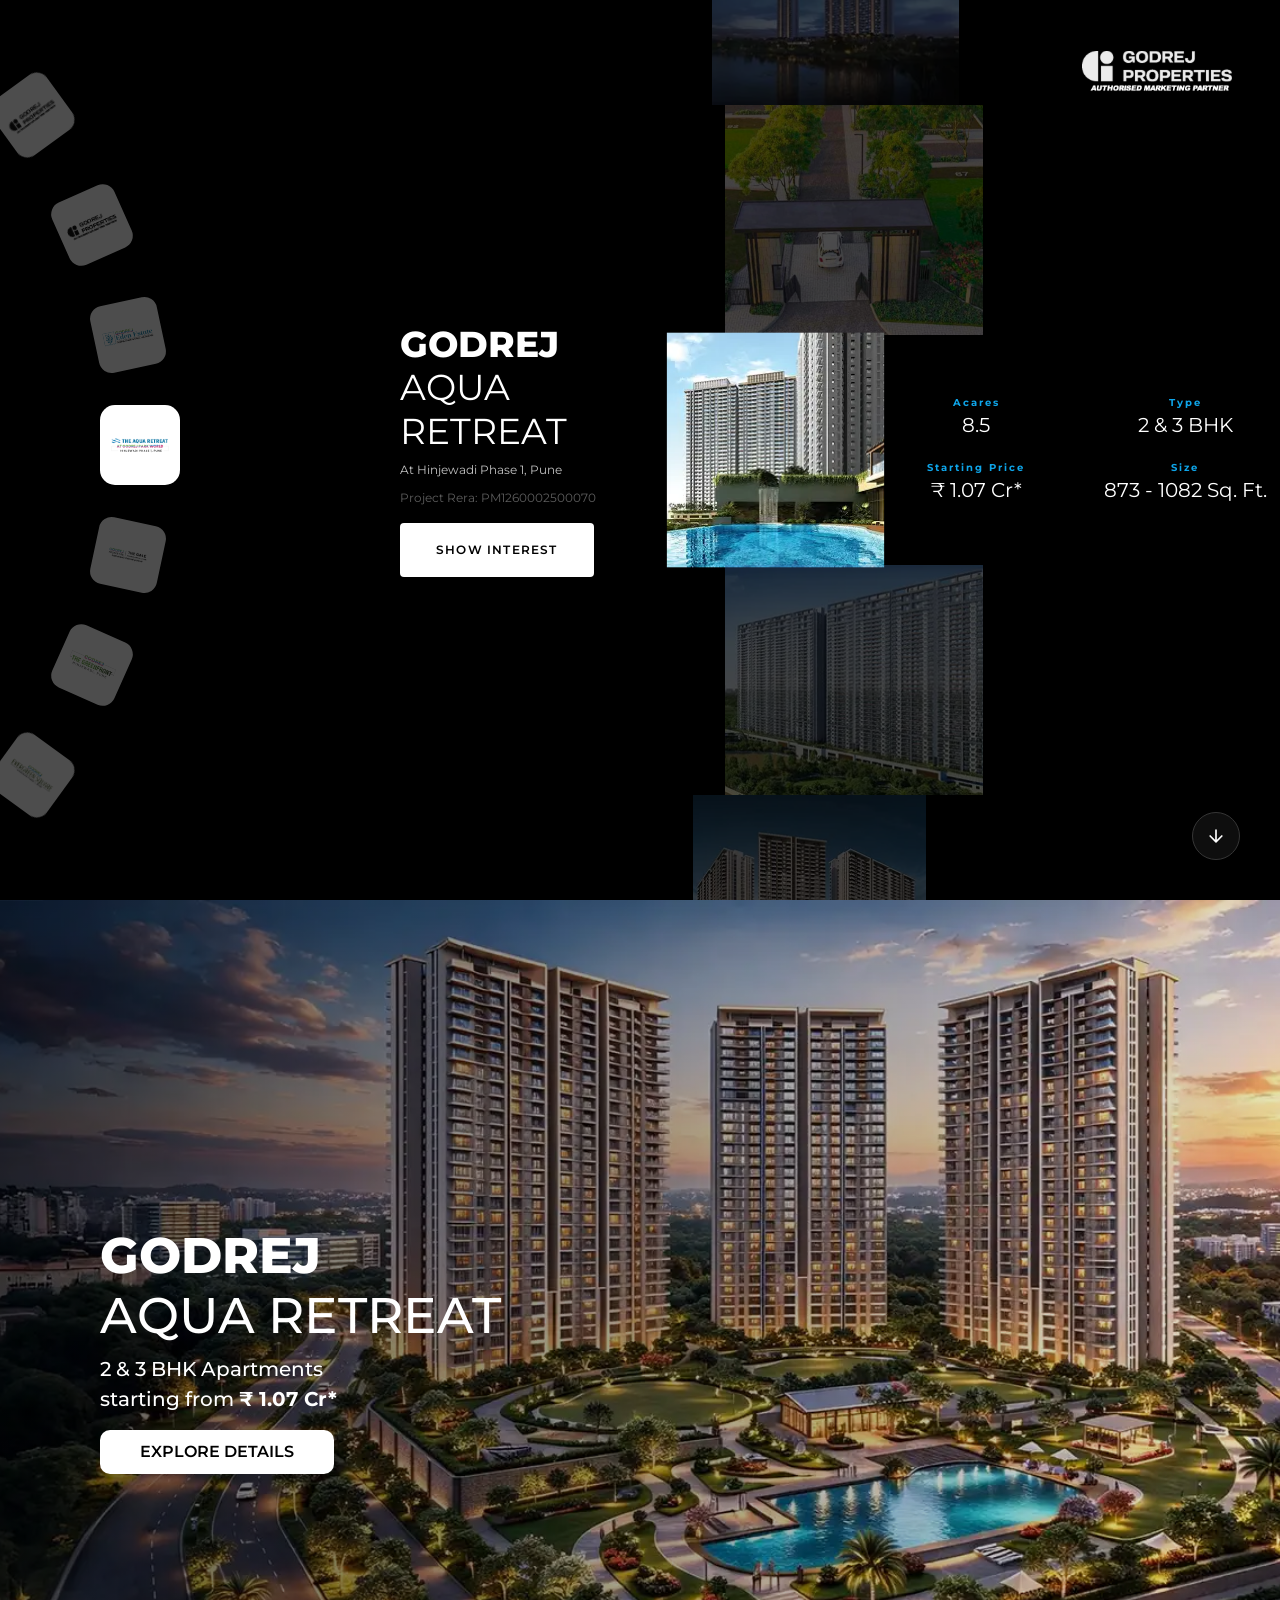
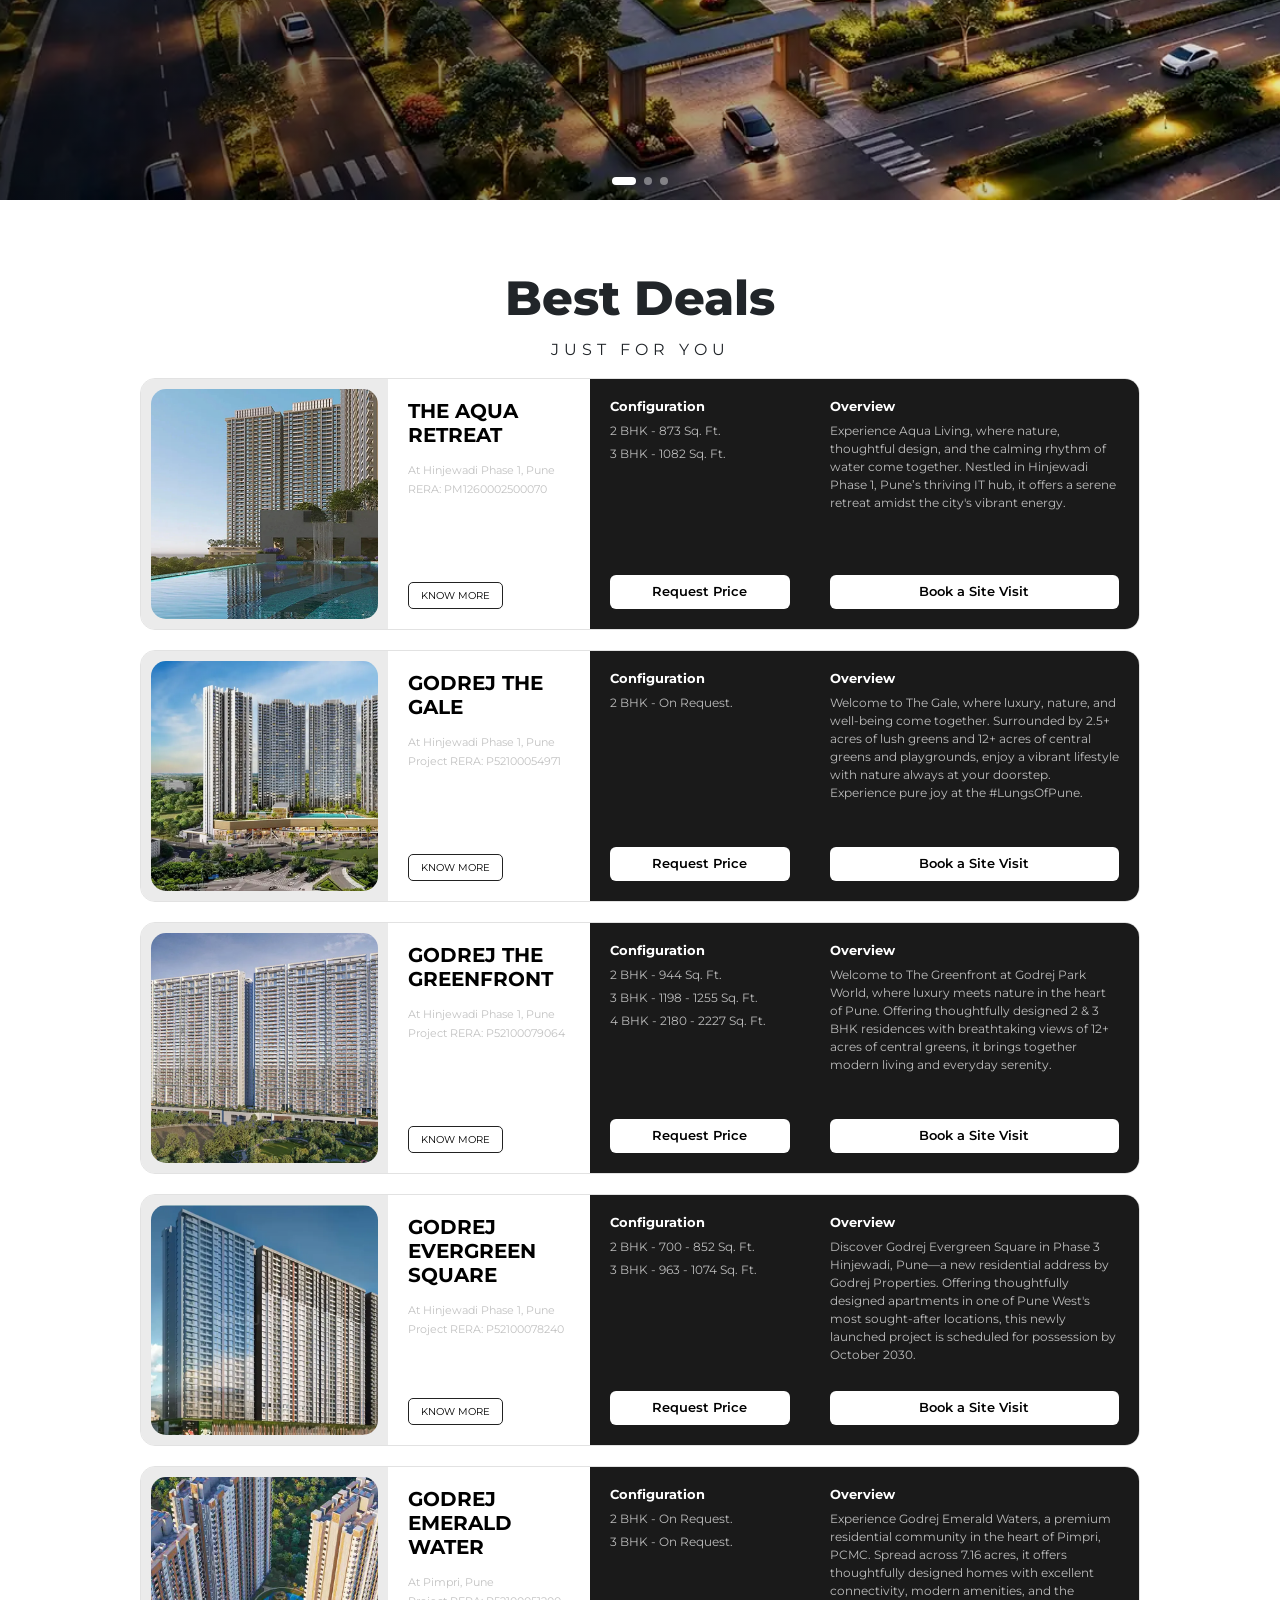
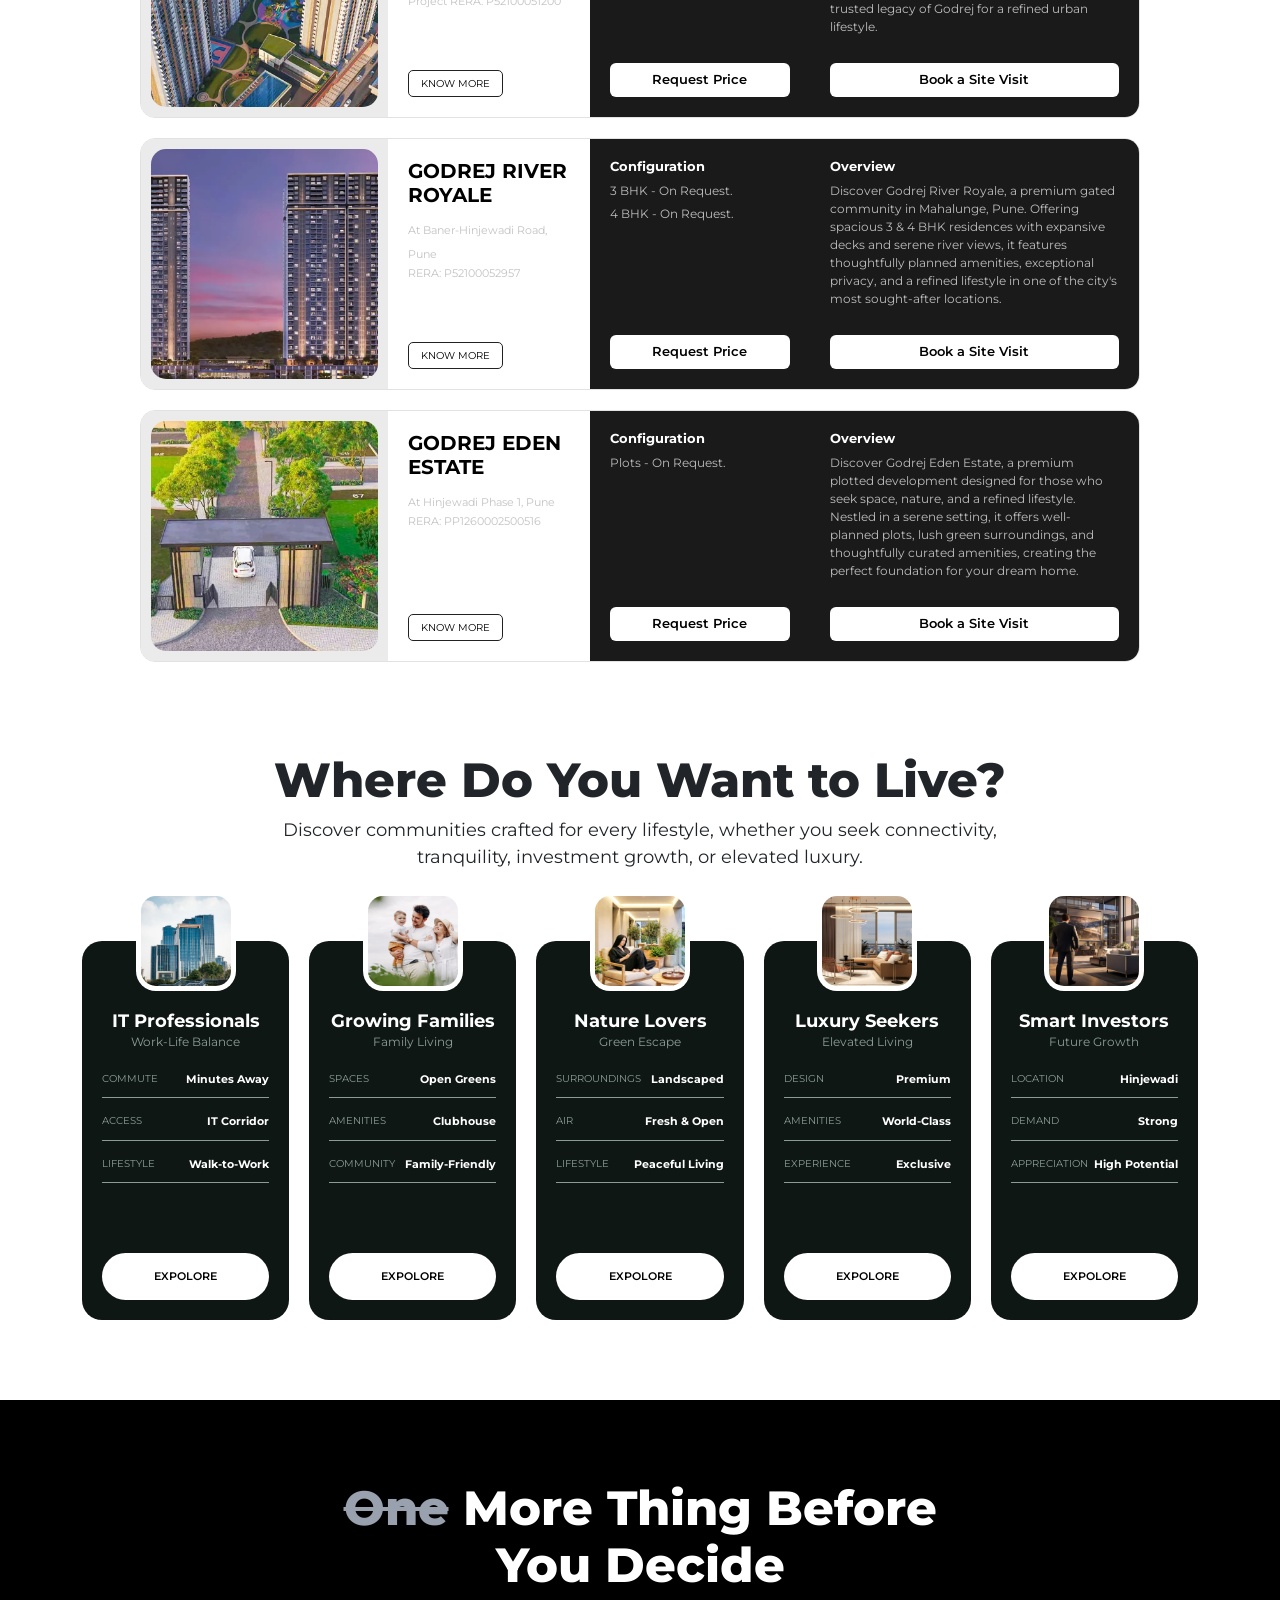
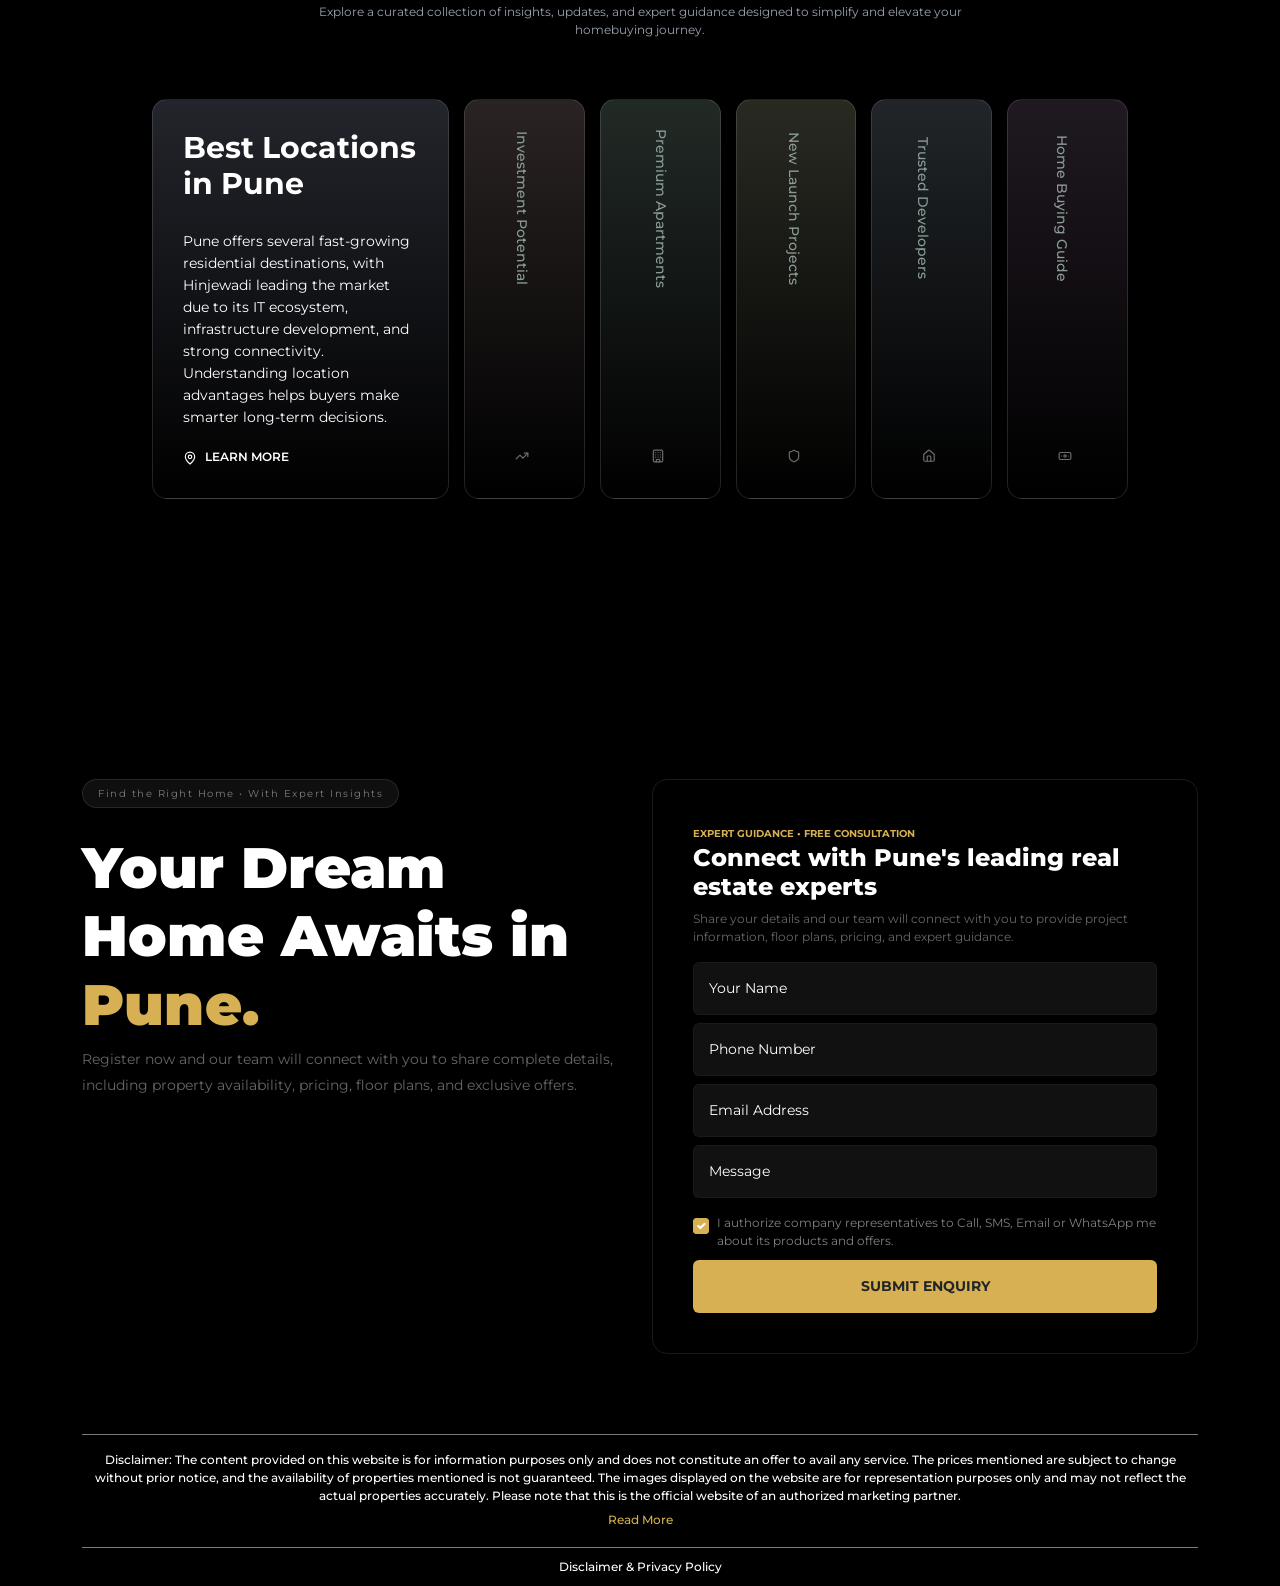
==== commit d6a2a097: "updated" ====
--- a/index.html
+++ b/index.html
@@ -28,8 +28,8 @@
     <div id="smooth-wrapper">
         <div id="smooth-content">
 
-            <section class="hero-slider">
-                <div class="wrapper">
+           <section class="hero-slider">
+                <div class="wrapper d-none d-md-flex">
                     <div class="left-area">
                         <div class="swiper thumb-swiper">
                             <div class="swiper-wrapper">
@@ -58,8 +58,8 @@
                             </div>
                         </div>
 
-<!-- 
-                        <div class="swiper image-swiper">
+
+                        <!-- <div class="swiper image-swiper">
                             <div class="swiper-wrapper">
                                 <div class="swiper-slide aqua">
                                     <img src="images/slider/aqua-retreat.webp" alt="image-preview" class="img-fluid">
@@ -95,18 +95,19 @@
                                 <div class="swiper-slide">
                                     <div class="slide-content">
                                         <h1 class="project-name">Godrej <span>Aqua Retreat</span></h1>
+                                        <p class="address">At Hinjewadi Phase 1, Pune</p>
                                         <p>Project Rera: PM1260002500070</p>
-                                        <a href="#"> Show Interest</a>
+                                        <a href="#" data-bs-toggle="modal" data-bs-target="#exampleModal"> Show Interest</a>
                                     </div>
                                     <div class="slide-image">
                                         <img src="images/slider/aqua-retreat.webp" class="img-fluid">
                                     </div>
                                     <div class="slide-usp">
                                         <ul>
-                                            <li><span style="color: #0ea5e9;">Acares</span>2.5+ </li>
-                                            <li><span style="color: #0ea5e9;">Acares</span>2.5+ </li>
-                                            <li><span style="color: #0ea5e9;">Acares</span>2.5+ </li>
-                                            <li><span style="color: #0ea5e9;">Acares</span>2.5+ </li>
+                                            <li><span style="color: #0ea5e9;">Acares</span>8.5 </li>
+                                            <li><span style="color: #0ea5e9;">Type</span>2 & 3 BHK</li>
+                                            <li><span style="color: #0ea5e9;">Starting Price</span> ₹ 1.07 Cr* </li>
+                                            <li><span style="color: #0ea5e9;">Size</span>873 - 1082 Sq. Ft. </li>
                                         </ul>
                                     </div>
                                 </div>
@@ -114,18 +115,19 @@
                                 <div class="swiper-slide">
                                     <div class="slide-content">
                                         <h1 class="project-name">Godrej <span>The Gale</span></h1>
+                                        <p class="address">At Hinjewadi Phase 1, Pune</p>
                                         <p>Project Rera: P52100054971</p>
-                                        <a href="#"> Show Interest</a>
+                                        <a href="#"  data-bs-toggle="modal" data-bs-target="#exampleModal"> Show Interest</a>
                                     </div>
                                     <div class="slide-image">
                                         <img src="images/slider/the-gale.webp" class="img-fluid">
                                     </div>
                                     <div class="slide-usp">
                                         <ul>
-                                            <li><span style="color: #4f46e5;">Acares</span>2.5+ </li>
-                                            <li><span style="color: #4f46e5;">Acares</span>2.5+ </li>
-                                            <li><span style="color: #4f46e5;">Acares</span>2.5+ </li>
-                                            <li><span style="color: #4f46e5;">Acares</span>2.5+ </li>
+                                            <li><span style="color: #4f46e5;">Acares</span>12+ </li>
+                                            <li><span style="color: #4f46e5;">Type</span>2 BHK </li>
+                                            <li><span style="color: #4f46e5;">Starting Price</span> ₹ 1.22 Cr*</li>
+                                            <li><span style="color: #4f46e5;">Size</span>842 Sq. Ft. </li>
                                         </ul>
                                     </div>
                                 </div>
@@ -133,18 +135,19 @@
                                 <div class="swiper-slide">
                                     <div class="slide-content">
                                         <h1 class="project-name">Godrej <span>The GreenFront</span></h1>
+                                        <p class="address">At Hinjewadi Phase 1, Pune</p>
                                         <p>Project Rera: P52100079064</p>
-                                        <a href="#"> Show Interest</a>
+                                        <a href="#"  data-bs-toggle="modal" data-bs-target="#exampleModal"> Show Interest</a>
                                     </div>
                                     <div class="slide-image">
                                         <img src="images/slider/greenfront.webp" class="img-fluid">
                                     </div>
                                     <div class="slide-usp">
                                         <ul>
-                                            <li><span style="color: #0d9488;">Acares</span>2.5+ </li>
-                                            <li><span style="color: #0d9488;">Acares</span>2.5+ </li>
-                                            <li><span style="color: #0d9488;">Acares</span>2.5+ </li>
-                                            <li><span style="color: #0d9488;">Acares</span>2.5+ </li>
+                                            <li><span style="color: #0d9488;">Acares</span>12+ </li>
+                                            <li><span style="color: #0d9488;">Type</span>2, 3 & 4 BHK  </li>
+                                            <li><span style="color: #0d9488;">Starting Price</span> ₹ 1.32 Cr*</li>
+                                            <li><span style="color: #0d9488;">Size</span>944 - 2227 Sq. Ft. </li>
                                         </ul>
                                     </div>
                                 </div>
@@ -152,18 +155,19 @@
                                 <div class="swiper-slide">
                                     <div class="slide-content">
                                         <h1 class="project-name">Godrej <span>Evergreen Square</span></h1>
+                                        <p class="address">At Hinjewadi Phase 3, Pune</p>
                                         <p>Project Rera: P52100078240</p>
-                                        <a href="#"> Show Interest</a>
+                                        <a href="#"  data-bs-toggle="modal" data-bs-target="#exampleModal"> Show Interest</a>
                                     </div>
                                     <div class="slide-image">
                                         <img src="images/slider/evergreen-square.webp" class="img-fluid">
                                     </div>
                                     <div class="slide-usp">
                                         <ul>
-                                            <li><span style="color: #34d399;">Acares</span>2.5+ </li>
-                                            <li><span style="color: #34d399;">Acares</span>2.5+ </li>
-                                            <li><span style="color: #34d399;">Acares</span>2.5+ </li>
-                                            <li><span style="color: #34d399;">Acares</span>2.5+ </li>
+                                            <li><span style="color: #34d399;">Possession </span>October 2030 </li>
+                                            <li><span style="color: #34d399;">Type</span>2 & 3 BHK  </li>
+                                            <li><span style="color: #34d399;">Starting Price</span>₹ 92.49 Lacs* </li>
+                                            <li><span style="color: #34d399;">Size</span>700 - 1074 Sq. Ft. </li>
                                         </ul>
                                     </div>
                                 </div>
@@ -171,18 +175,19 @@
                                 <div class="swiper-slide">
                                     <div class="slide-content">
                                         <h1 class="project-name">Godrej <span>Emerald Water</span></h1>
+                                        <p class="address">At Pimpri, Pune</p>
                                         <p>Project Rera: P52100051200</p>
-                                        <a href="#"> Show Interest</a>
+                                        <a href="#"  data-bs-toggle="modal" data-bs-target="#exampleModal"> Show Interest</a>
                                     </div>
                                     <div class="slide-image">
                                         <img src="images/slider/emerald-water.webp" class="img-fluid">
                                     </div>
                                     <div class="slide-usp">
                                         <ul>
-                                            <li><span style="color: #d946ef;">Acares</span>2.5+ </li>
-                                            <li><span style="color: #d946ef;">Acares</span>2.5+ </li>
-                                            <li><span style="color: #d946ef;">Acares</span>2.5+ </li>
-                                            <li><span style="color: #d946ef;">Acares</span>2.5+ </li>
+                                            <li><span style="color: #d946ef;">Acares</span>7.16 </li>
+                                            <li><span style="color: #d946ef;">Type</span>2 & 3 BHK  </li>
+                                            <li><span style="color: #d946ef;">Starting Price</span>₹  1.43 Cr* </li>
+                                            <li><span style="color: #d946ef;">Size</span>On Request</li>
                                         </ul>
                                     </div>
                                 </div>
@@ -190,18 +195,19 @@
                                 <div class="swiper-slide">
                                     <div class="slide-content">
                                         <h1 class="project-name">Godrej <span>River Royale</span></h1>
+                                        <p class="address">At Baner-Hinjewadi Road, Pune</p>
                                         <p>Project Rera: P52100052957</p>
-                                        <a href="#"> Show Interest</a>
+                                        <a href="#"  data-bs-toggle="modal" data-bs-target="#exampleModal"> Show Interest</a>
                                     </div>
                                     <div class="slide-image">
                                         <img src="images/slider/river-royale.webp" class="img-fluid">
                                     </div>
                                     <div class="slide-usp">
                                         <ul>
-                                            <li><span style="color: #14b8a6;">Acares</span>2.5+ </li>
-                                            <li><span style="color: #14b8a6;">Acares</span>2.5+ </li>
-                                            <li><span style="color: #14b8a6;">Acares</span>2.5+ </li>
-                                            <li><span style="color: #14b8a6;">Acares</span>2.5+ </li>
+                                            <li><span style="color: #14b8a6;">Tower</span>3</li>
+                                            <li><span style="color: #14b8a6;">Type</span>3 & 4 BHK </li>
+                                            <li><span style="color: #14b8a6;">Starting Price</span>₹  2.80 Cr*</li>
+                                            <li><span style="color: #14b8a6;">Size</span>On Request </li>
                                         </ul>
                                     </div>
                                 </div>
@@ -209,18 +215,19 @@
                                 <div class="swiper-slide">
                                     <div class="slide-content">
                                         <h1 class="project-name">Godrej <span>Eden Estate</span></h1>
+                                        <p class="address">At Hinjewadi Phase 1, Pune</p>
                                         <p>Project Rera: PP1260002500516</p>
-                                        <a href="#"> Show Interest</a>
+                                        <a href="#"  data-bs-toggle="modal" data-bs-target="#exampleModal"> Show Interest</a>
                                     </div>
                                     <div class="slide-image">
                                         <img src="images/slider/thumb/eden-estate.png" class="img-fluid">
                                     </div>
                                     <div class="slide-usp">
                                         <ul>
-                                            <li><span style="color: #f59e0b">Acares</span>2.5+ </li>
-                                            <li><span style="color: #f59e0b">Acares</span>2.5+ </li>
-                                            <li><span style="color: #f59e0b">Acares</span>2.5+ </li>
-                                            <li><span style="color: #f59e0b">Acares</span>2.5+ </li>
+                                            <li><span style="color: #f59e0b">Tower</span>3</li>
+                                            <li><span style="color: #f59e0b">Type</span>Plots</li>
+                                            <li><span style="color: #f59e0b">Starting Price</span>₹  2.40 Cr* </li>
+                                            <li><span style="color: #f59e0b">Size</span>On Request </li>
                                         </ul>
                                     </div>
                                 </div>
@@ -228,6 +235,247 @@
                         </div>
                     </div>
                 </div>
+
+                
+               <div class="mobile-wrapper d-block d-md-none">
+                    <div class="swiper main-slider-mob">
+                        <div class="swiper-wrapper">
+                            <div class="swiper-slide">
+                                <div class="slide-image">
+                                    <img src="images/slider/aqua-retreat.webp" class="img-fluid">
+                                </div>
+                                <div class="slide-content">
+                                    <div class="slide-content-detail">
+                                        <h1 class="project-name">Godrej <span>Aqua Retreat</span></h1>
+                                         <p class="address">At Hinjewadi Phase 1, Pune</p>
+                                        <p>Project Rera: PM1260002500070</p>
+                                    </div>
+                                   
+                                    <div class="slide-usp">
+                                         <ul>
+                                            <li>8.5 <span style="color: #0ea5e9;">Acares</span></li>
+                                            <li>2 & 3 BHK<span style="color: #0ea5e9;">Type</span></li>
+                                            <li>₹ 1.07 Cr*<span style="color: #0ea5e9;">Starting Price</span></li>
+                                            <li>873 - 1082 Sq. Ft. <span style="color: #0ea5e9;">Size</span></li>
+                                        </ul>
+                                        
+                                        <div class="text-center mt-5">
+                                            <a href="#"  data-bs-toggle="modal" data-bs-target="#exampleModal"> Show Interest</a>
+                                        </div>
+                                    </div>
+                                </div>
+                               
+                          
+                            </div>
+
+                            <div class="swiper-slide">
+                                 <div class="slide-image">
+                                    <img src="images/slider/the-gale.webp" class="img-fluid">
+                                </div>
+                                <div class="slide-content">
+                                    <div class="slide-content-detail">
+                                        <h1 class="project-name">Godrej <span>The Gale</span></h1>
+                                        <p class="address">At Hinjewadi Phase 1, Pune</p>
+                                        <p>Project Rera: P52100054971</p>
+                                    </div>
+                                    
+                                    <div class="slide-usp">
+                                          <ul>
+                                            <li>12+<span style="color: #4f46e5;">Acares</span></li>
+                                            <li>2 BHK<span style="color: #4f46e5;">Type</span></li>
+                                            <li>₹ 1.22 Cr*<span style="color: #4f46e5;">Starting Price</span></li>
+                                            <li>842 Sq. Ft.<span style="color: #4f46e5;">Size</span></li>
+                                        </ul>
+                                       
+                                        <div class="text-center mt-5">
+                                            <a href="#"  data-bs-toggle="modal" data-bs-target="#exampleModal"> Show Interest</a>
+                                        </div>
+                                    </div>
+                                </div>
+                            </div>
+
+                            <div class="swiper-slide">
+                                <div class="slide-image">
+                                    <img src="images/slider/greenfront.webp" class="img-fluid">
+                                </div>
+                                <div class="slide-content">
+                                    <div class="slide-content-detail">
+                                        <h1 class="project-name">Godrej <span>The GreenFront</span></h1>
+                                        <p class="address">At Hinjewadi Phase 1, Pune</p>
+                                        <p>Project Rera: P52100079064</p>
+                                    </div>
+
+                                    
+                                    <div class="slide-usp">
+                                         <ul>
+                                            <li>12+<span style="color: #0d9488;">Acares</span></li>
+                                            <li>2, 3 & 4 BHK<span style="color: #0d9488;">Type</span></li>
+                                            <li>₹ 1.32 Cr*<span style="color: #0d9488;">Starting Price</span></li>
+                                            <li>944 - 2227 Sq. Ft.<span style="color: #0d9488;">Size</span></li>
+                                        </ul>
+                                        
+                                         <div class="text-center mt-5">
+                                            <a href="#"  data-bs-toggle="modal" data-bs-target="#exampleModal"> Show Interest</a>
+                                        </div>
+                                    </div>
+                                </div>
+                            </div>
+
+                            <div class="swiper-slide">
+                                <div class="slide-image">
+                                    <img src="images/slider/evergreen-square.webp" class="img-fluid">
+                                </div>
+                                <div class="slide-content">
+                                    <div class="slide-content-detail">
+                                        <h1 class="project-name">Godrej <span>Evergreen Square</span></h1>
+                                        <p class="address">At Hinjewadi Phase 3, Pune</p>
+                                        <p>Project Rera: P52100078240</p>
+                                    </div>
+
+                                  
+                                    <div class="slide-usp">
+                                         <ul>
+                                            <li>October 2030<span style="color: #34d399;">Possession </span></li>
+                                            <li>2 & 3 BHK<span style="color: #34d399;">Type</span></li>
+                                            <li>₹ 92.49 Lacs*<span style="color: #34d399;">Starting Price</span></li>
+                                            <li>700 - 1074 Sq. Ft.<span style="color: #34d399;">Size</span></li>
+                                        </ul>
+                                        
+                                        <div class="text-center mt-5">
+                                            <a href="#" data-bs-toggle="modal" data-bs-target="#exampleModal"> Show Interest</a>
+                                        </div>
+                                    </div>
+                                </div>
+                            </div>
+
+                            <div class="swiper-slide">
+                                <div class="slide-image">
+                                    <img src="images/slider/emerald-water.webp" class="img-fluid">
+                                </div>
+                                <div class="slide-content">
+                                    <div class="slide-content-detail">
+                                        <h1 class="project-name">Godrej <span>Emerald Water</span></h1>
+                                        <p class="address">At Pimpri, Pune</p>
+                                        <p>Project Rera: P52100051200</p>
+                                    </div>
+
+                                    
+                                     <div class="slide-usp">
+                                         <ul>
+                                            <li>7.16<span style="color: #d946ef;">Acares</span></li>
+                                            <li>2 & 3 BHK <span style="color: #d946ef;">Type</span></li>
+                                            <li>₹  1.43 Cr*<span style="color: #d946ef;">Starting Price</span></li>
+                                            <li>On Request<span style="color: #d946ef;">Size</span></li>
+                                        </ul>
+                                       
+                                        <div class="text-center mt-5">
+                                            <a href="#" data-bs-toggle="modal" data-bs-target="#exampleModal"> Show Interest</a>
+                                        </div>
+                                    </div>
+                                </div>  
+                            </div>
+
+                            <div class="swiper-slide">
+                                <div class="slide-image">
+                                    <img src="images/slider/river-royale.webp" class="img-fluid">
+                                </div>
+                                <div class="slide-content">
+                                    <div class="slide-content-detail">
+                                        <h1 class="project-name">Godrej <span>River Royale</span></h1>
+                                        <p class="address">At Baner-Hinjewadi Road, Pune</p>
+                                        <p>Project Rera: P52100052957</p>
+                                    </div>
+
+                                    
+                                     <div class="slide-usp">
+                                        <ul>
+                                            <li>3<span style="color: #14b8a6;">Tower</span></li>
+                                            <li>3 & 4 BHK <span style="color: #14b8a6;">Type</span></li>
+                                            <li>₹  2.80 Cr*<span style="color: #14b8a6;">Starting Price</span></li>
+                                            <li>On Request <span style="color: #14b8a6;">Size</span></li>
+                                        </ul>
+                                        
+                                        <div class="text-center mt-5">
+                                            <a href="#" data-bs-toggle="modal" data-bs-target="#exampleModal"> Show Interest</a>
+                                        </div>
+                                    </div>
+                                </div>
+                            </div>
+
+                            <div class="swiper-slide">
+                                <div class="slide-image">
+                                    <img src="images/slider/thumb/eden-estate.png" class="img-fluid">
+                                </div>
+                                <div class="slide-content">
+                                    <div class="slide-content-detail">
+                                        <h1 class="project-name">Godrej <span>Eden Estate</span></h1>
+                                        <p class="address">At Hinjewadi Phase 1, Pune</p>
+                                        <p>Project Rera: PP1260002500516</p>
+                                    </div>
+                                    
+                                    <div class="slide-usp">
+                                         <ul>
+                                            <li>3<span style="color: #f59e0b">Tower</span></li>
+                                            <li>Plots<span style="color: #f59e0b">Type</span></li>
+                                            <li>₹  2.40 Cr*<span style="color: #f59e0b">Starting Price</span> </li>
+                                            <li>On Request <span style="color: #f59e0b">Size</span></li>
+                                        </ul>
+                                        
+                                        <div class="text-center mt-5">
+                                            <a href="#" data-bs-toggle="modal" data-bs-target="#exampleModal"> Show Interest</a>
+                                        </div>
+                                    </div>
+                                </div> 
+                            </div>
+                        </div>
+                    </div>
+
+                    <div class="swiper thumb-swiper-mob">
+                        <div class="swiper-wrapper">
+                            <div class="swiper-slide">
+                                <div class="thumb-logo-box">
+                                    <img src="images/logos/aqua-retreat.webp" alt="logo" class="img-fluid">
+                                </div>
+                            </div>
+                            <div class="swiper-slide">
+                                <div class="thumb-logo-box">
+                                    <img src="images/logos/gale_logo.webp" alt="logo" class="img-fluid">
+                                </div>
+                            </div>
+                            <div class="swiper-slide">
+                                <div class="thumb-logo-box">
+                                     <img src="images/logos/greenfront.webp" alt="logo" class="img-fluid">
+                                </div>
+                            </div>
+                            <div class="swiper-slide">
+                                <div class="thumb-logo-box">
+                                    <img src="images/logos/evergreen.webp" alt="logo" class="img-fluid">
+                                </div>
+                            </div>
+                            <div class="swiper-slide">
+                                <div class="thumb-logo-box">
+                                    <img src="images/logo.png" alt="logo" class="img-fluid">
+                                </div>
+                            </div>
+                            <div class="swiper-slide">
+                                <div class="thumb-logo-box">
+                                    <img src="images/logo.png" alt="logo" class="img-fluid">
+                                </div>
+                            </div>
+                            <div class="swiper-slide">
+                                <div class="thumb-logo-box">
+                                    <img src="images/logos/eden-estate.webp" alt="logo" class="img-fluid">
+                                </div>
+                            </div>
+
+                        </div>
+                    </div>
+                    
+                </div> 
+
+
+
+
                 <a href="#projects" class="floating-icon">
                     <svg width="20" height="20" viewBox="0 0 24 24" fill="none" stroke="currentColor" stroke-width="2"
                         stroke-linecap="round" stroke-linejoin="round">
@@ -244,7 +492,7 @@
                             <div class="banner-content">
                                 <h2>Godrej <span>Aqua Retreat</span></h2>
                                 <p>2 & 3 BHK Apartments <span>starting from <strong>₹ 1.07 Cr*</strong></span></p>
-                                <a href="#">Explore Details</a>
+                                <a href="#" data-bs-toggle="modal" data-bs-target="#exampleModal">Explore Details</a>
                             </div>
                         </div>
                         <div class="swiper-slide">
@@ -252,7 +500,7 @@
                             <div class="banner-content">
                                 <h2>Godrej <span>The Gale</span></h2>
                                 <p>2 BHK Apartments <span>starting from <strong>₹ 1.22 Cr*</strong></span></p>
-                                <a href="#">Explore Details</a>
+                                <a href="#" data-bs-toggle="modal" data-bs-target="#exampleModal">Explore Details</a>
                             </div>
                         </div>
                         <div class="swiper-slide">
@@ -260,7 +508,7 @@
                             <div class="banner-content">
                                 <h2>Godrej <span>The GreenFront</span></h2>
                                 <p>2, 3 & 4 BHK Apartments <span>starting from <strong>₹ 1.32 Cr*</strong></span></p>
-                                <a href="#">Explore Details</a>
+                                <a href="#" data-bs-toggle="modal" data-bs-target="#exampleModal">Explore Details</a>
                             </div>
                         </div>
                     </div>
@@ -300,14 +548,14 @@
                                                 <li>3 BHK - 1082 Sq. Ft. </li>
                                             </ul>
                                         </div>
-                                        <a href="#">Request Price</a>
+                                        <a href="#" data-bs-toggle="modal" data-bs-target="#exampleModal">Request Price</a>
                                     </div>
                                     <div class="deal-overview d-flex flex-column justify-content-between">
                                         <div>
                                             <h3>Overview</h3>
                                             <p>Experience Aqua Living, where nature, thoughtful design, and the calming rhythm of water come together. Nestled in Hinjewadi Phase 1, Pune’s thriving IT hub, it offers a serene retreat amidst the city's vibrant energy.</p>
                                         </div>
-                                        <a href="#">Book a Site Visit</a>
+                                        <a href="#" data-bs-toggle="modal" data-bs-target="#exampleModal">Book a Site Visit</a>
                                     </div>
                                 </div>
                             </div>
@@ -315,24 +563,24 @@
                             <div class="USP-detail">
                                 <ul class="USP-detail-list">
                                     <li>
-                                        <h3>24.12</h3>
+                                        <h3>8.5</h3>
                                         <span>Acres</span>
                                     </li>
                                     <li>
-                                        <h3>8</h3>
-                                        <span>Tower</span>
-                                    </li>
-                                    <li>
-                                        <h3>G+48</h3>
-                                        <span>Floors</span>
-                                    </li>
-                                    <li>
-                                        <h3>3,766</h3>
-                                        <span>Homes</span>
+                                        <h3>2 & 3 BHK</h3>
+                                        <span>Type</span>
+                                    </li>
+                                    <li>
+                                        <h3>₹  1.07 Cr*</h3>
+                                        <span>Starting Price</span>
+                                    </li>
+                                    <li>
+                                        <h3>873 - 1082 Sq. Ft.</h3>
+                                        <span>Size</span>
                                     </li>
                                 </ul>
                                 <div class="register-btn">
-                                    <a href="#">Register Interest</a>
+                                    <a href="#" data-bs-toggle="modal" data-bs-target="#exampleModal">Register Interest</a>
                                 </div>
                             </div>
                         </div>
@@ -349,7 +597,7 @@
                                             <span>At Hinjewadi Phase 1, Pune</span>
                                             <p>Project RERA: P52100054971</p>
                                         </div>
-                                        <a href="#">Know More</a>
+                                        <a href="#" >Know More</a>
                                     </div>
                                 </div>
                                 <div class="deal-content">
@@ -360,14 +608,14 @@
                                                 <li>2 BHK - On Request.</li>
                                             </ul>
                                         </div>
-                                        <a href="#">Request Price</a>
+                                        <a href="#" data-bs-toggle="modal" data-bs-target="#exampleModal">Request Price</a>
                                     </div>
                                     <div class="deal-overview d-flex flex-column justify-content-between">
                                         <div>
                                             <h3>Overview</h3>
                                             <p>Welcome to The Gale, where luxury, nature, and well-being come together. Surrounded by 2.5+ acres of lush greens and 12+ acres of central greens and playgrounds, enjoy a vibrant lifestyle with nature always at your doorstep. Experience pure joy at the #LungsOfPune.</p>
                                         </div>
-                                        <a href="#">Book a Site Visit</a>
+                                        <a href="#" data-bs-toggle="modal" data-bs-target="#exampleModal">Book a Site Visit</a>
                                     </div>
                                 </div>
                             </div>
@@ -375,24 +623,24 @@
                             <div class="USP-detail">
                                 <ul class="USP-detail-list">
                                     <li>
-                                        <h3>24.12</h3>
+                                        <h3>12+</h3>
                                         <span>Acres</span>
                                     </li>
                                     <li>
-                                        <h3>8</h3>
-                                        <span>Tower</span>
-                                    </li>
-                                    <li>
-                                        <h3>G+48</h3>
-                                        <span>Floors</span>
-                                    </li>
-                                    <li>
-                                        <h3>3,766</h3>
-                                        <span>Homes</span>
+                                        <h3>2 BHK</h3>
+                                        <span>Type</span>
+                                    </li>
+                                    <li>
+                                        <h3>₹  1.22 Cr*</h3>
+                                        <span>Starting Price</span>
+                                    </li>
+                                    <li>
+                                        <h3>842 Sq. Ft.</h3>
+                                        <span>Size</span>
                                     </li>
                                 </ul>
                                 <div class="register-btn">
-                                    <a href="#">Register Interest</a>
+                                    <a href="#" data-bs-toggle="modal" data-bs-target="#exampleModal">Register Interest</a>
                                 </div>
                             </div>
                         </div>
@@ -422,14 +670,14 @@
                                                 <li>4 BHK - 2180 - 2227 Sq. Ft.</li>
                                             </ul>
                                         </div>
-                                        <a href="#">Request Price</a>
+                                        <a href="#" data-bs-toggle="modal" data-bs-target="#exampleModal">Request Price</a>
                                     </div>
                                     <div class="deal-overview d-flex flex-column justify-content-between">
                                         <div>
                                             <h3>Overview</h3>
                                             <p>Welcome to The Greenfront at Godrej Park World, where luxury meets nature in the heart of Pune. Offering thoughtfully designed 2 & 3 BHK residences with breathtaking views of 12+ acres of central greens, it brings together modern living and everyday serenity.</p>
                                         </div>
-                                        <a href="#">Book a Site Visit</a>
+                                        <a href="#" data-bs-toggle="modal" data-bs-target="#exampleModal">Book a Site Visit</a>
                                     </div>
                                 </div>
                             </div>
@@ -441,20 +689,20 @@
                                         <span>Acres</span>
                                     </li>
                                     <li>
-                                        <h3>8</h3>
-                                        <span>Tower</span>
-                                    </li>
-                                    <li>
-                                        <h3>G+48</h3>
-                                        <span>Floors</span>
-                                    </li>
-                                    <li>
-                                        <h3>3,766</h3>
-                                        <span>Homes</span>
+                                        <h3>2, 3 & 4 BHK</h3>
+                                        <span>Type</span>
+                                    </li>
+                                    <li>
+                                        <h3>₹  1.32 Cr*</h3>
+                                        <span>Starting Price</span>
+                                    </li>
+                                    <li>
+                                        <h3>944-2227 Sq. Ft.</h3>
+                                        <span>Size</span>
                                     </li>
                                 </ul>
                                 <div class="register-btn">
-                                    <a href="#">Register Interest</a>
+                                    <a href="#" data-bs-toggle="modal" data-bs-target="#exampleModal">Register Interest</a>
                                 </div>
                             </div>
                         </div>
@@ -471,7 +719,7 @@
                                             <span>At Hinjewadi Phase 1, Pune</span>
                                             <p>Project RERA: P52100078240</p>
                                         </div>
-                                        <a href="#">Know More</a>
+                                        <a href="#" >Know More</a>
                                     </div>
                                 </div>
                                 <div class="deal-content">
@@ -483,14 +731,14 @@
                                                 <li>3 BHK - 963 - 1074 Sq. Ft.</li>
                                             </ul>
                                         </div>
-                                        <a href="#">Request Price</a>
+                                        <a href="#" data-bs-toggle="modal" data-bs-target="#exampleModal">Request Price</a>
                                     </div>
                                     <div class="deal-overview d-flex flex-column justify-content-between">
                                         <div>
                                             <h3>Overview</h3>
                                             <p>Discover Godrej Evergreen Square in Phase 3 Hinjewadi, Pune—a new residential address by Godrej Properties. Offering thoughtfully designed apartments in one of Pune West's most sought-after locations, this newly launched project is scheduled for possession by October 2030.</p>
                                         </div>
-                                        <a href="#">Book a Site Visit</a>
+                                        <a href="#" data-bs-toggle="modal" data-bs-target="#exampleModal">Book a Site Visit</a>
                                     </div>
                                 </div>
                             </div>
@@ -498,24 +746,24 @@
                             <div class="USP-detail">
                                 <ul class="USP-detail-list">
                                     <li>
-                                        <h3>12+</h3>
-                                        <span>Acres</span>
-                                    </li>
-                                    <li>
-                                        <h3>8</h3>
-                                        <span>Tower</span>
-                                    </li>
-                                    <li>
-                                        <h3>G+48</h3>
-                                        <span>Floors</span>
-                                    </li>
-                                    <li>
-                                        <h3>3,766</h3>
-                                        <span>Homes</span>
+                                        <h3>October 2030</h3>
+                                        <span>Possession</span>
+                                    </li>
+                                    <li>
+                                        <h3>2 & 3 BHK</h3>
+                                        <span>Type</span>
+                                    </li>
+                                    <li>
+                                        <h3>₹ 92.49 Lacs*</h3>
+                                        <span>Starting Price</span>
+                                    </li>
+                                    <li>
+                                        <h3>700-1074 Sq. Ft.</h3>
+                                        <span>Size</span>
                                     </li>
                                 </ul>
                                 <div class="register-btn">
-                                    <a href="#">Register Interest</a>
+                                    <a href="#" data-bs-toggle="modal" data-bs-target="#exampleModal">Register Interest</a>
                                 </div>
                             </div>
                         </div>
@@ -559,20 +807,20 @@
                             <div class="USP-detail">
                                 <ul class="USP-detail-list">
                                     <li>
-                                        <h3>7.6</h3>
-                                        <span>Acres</span>
-                                    </li>
-                                    <li>
-                                        <h3>8</h3>
-                                        <span>Tower</span>
-                                    </li>
-                                    <li>
-                                        <h3>G+48</h3>
-                                        <span>Floors</span>
-                                    </li>
-                                    <li>
-                                        <h3>3,766</h3>
-                                        <span>Homes</span>
+                                        <h3>7.16</h3>
+                                        <span>Acares</span>
+                                    </li>
+                                    <li>
+                                        <h3>2 & 3 BHK</h3>
+                                        <span>Type</span>
+                                    </li>
+                                    <li>
+                                        <h3>₹ 1.42 Cr*</h3>
+                                        <span>Starting Price</span>
+                                    </li>
+                                    <li>
+                                        <h3>On Request</h3>
+                                        <span>Size</span>
                                     </li>
                                 </ul>
                                 <div class="register-btn">
@@ -591,7 +839,7 @@
                                         <div>
                                             <h3>Godrej River Royale</h3>
                                             <span>At Baner-Hinjewadi Road, Pune</span>
-                                            <p>RERA: PM1260002500070</p>
+                                            <p>RERA: P52100052957</p>
                                         </div>
                                         <a href="#">Know More</a>
                                     </div>
@@ -605,14 +853,14 @@
                                                 <li>4 BHK - On Request.</li>
                                             </ul>
                                         </div>
-                                        <a href="#">Request Price</a>
+                                        <a href="#" data-bs-toggle="modal" data-bs-target="#exampleModal">Request Price</a>
                                     </div>
                                     <div class="deal-overview d-flex flex-column justify-content-between">
                                         <div>
                                             <h3>Overview</h3>
                                             <p>Discover Godrej River Royale, a premium gated community in Mahalunge, Pune. Offering spacious 3 & 4 BHK residences with expansive decks and serene river views, it features thoughtfully planned amenities, exceptional privacy, and a refined lifestyle in one of the city's most sought-after locations.</p>
                                         </div>
-                                        <a href="#">Book a Site Visit</a>
+                                        <a href="#" data-bs-toggle="modal" data-bs-target="#exampleModal">Book a Site Visit</a>
                                     </div>
                                 </div>
                             </div>
@@ -620,24 +868,24 @@
                             <div class="USP-detail">
                                 <ul class="USP-detail-list">
                                     <li>
-                                        <h3>7.6</h3>
-                                        <span>Acres</span>
-                                    </li>
-                                    <li>
-                                        <h3>8</h3>
+                                        <h3>3</h3>
                                         <span>Tower</span>
                                     </li>
                                     <li>
-                                        <h3>G+48</h3>
-                                        <span>Floors</span>
-                                    </li>
-                                    <li>
-                                        <h3>3,766</h3>
-                                        <span>Homes</span>
+                                        <h3>Plots</h3>
+                                        <span>Type</span>
+                                    </li>
+                                    <li>
+                                        <h3>₹ 2.40 Cr*</h3>
+                                        <span>Starting Price</span>
+                                    </li>
+                                    <li>
+                                        <h3>On Request</h3>
+                                        <span>Size</span>
                                     </li>
                                 </ul>
                                 <div class="register-btn">
-                                    <a href="#">Register Interest</a>
+                                    <a href="#" data-bs-toggle="modal" data-bs-target="#exampleModal">Register Interest</a>
                                 </div>
                             </div>
                         </div>
@@ -652,7 +900,7 @@
                                         <div>
                                             <h3>Godrej Eden Estate</h3>
                                             <span>At Hinjewadi Phase 1, Pune</span>
-                                            <p>RERA: PM1260002500070</p>
+                                            <p>RERA: PP1260002500516</p>
                                         </div>
                                         <a href="#">Know More</a>
                                     </div>
@@ -665,14 +913,14 @@
                                                 <li>Plots - On Request.</li>
                                             </ul>
                                         </div>
-                                        <a href="#">Request Price</a>
+                                        <a href="#" data-bs-toggle="modal" data-bs-target="#exampleModal">Request Price</a>
                                     </div>
                                     <div class="deal-overview d-flex flex-column justify-content-between">
                                         <div>
                                             <h3>Overview</h3>
                                             <p>Discover Godrej Eden Estate, a premium plotted development designed for those who seek space, nature, and a refined lifestyle. Nestled in a serene setting, it offers well-planned plots, lush green surroundings, and thoughtfully curated amenities, creating the perfect foundation for your dream home.</p>
                                         </div>
-                                        <a href="#">Book a Site Visit</a>
+                                        <a href="#" data-bs-toggle="modal" data-bs-target="#exampleModal">Book a Site Visit</a>
                                     </div>
                                 </div>
                             </div>
@@ -680,24 +928,24 @@
                             <div class="USP-detail">
                                 <ul class="USP-detail-list">
                                     <li>
-                                        <h3>7.6</h3>
-                                        <span>Acres</span>
-                                    </li>
-                                    <li>
-                                        <h3>8</h3>
+                                        <h3>3</h3>
                                         <span>Tower</span>
                                     </li>
                                     <li>
-                                        <h3>G+48</h3>
-                                        <span>Floors</span>
-                                    </li>
-                                    <li>
-                                        <h3>3,766</h3>
-                                        <span>Homes</span>
+                                        <h3>3 & 4 BHK</h3>
+                                        <span>Type</span>
+                                    </li>
+                                    <li>
+                                        <h3>₹ 2.80 Cr*</h3>
+                                        <span>Starting Price</span>
+                                    </li>
+                                    <li>
+                                        <h3>On Request</h3>
+                                        <span>Size</span>
                                     </li>
                                 </ul>
                                 <div class="register-btn">
-                                    <a href="#">Register Interest</a>
+                                    <a href="#" data-bs-toggle="modal" data-bs-target="#exampleModal">Register Interest</a>
                                 </div>
                             </div>
                         </div>
@@ -906,7 +1154,7 @@
                                             </ul>
                                         </div>
                                         <div class="location-content-footer">
-                                            <a href="#">Expolore</a>
+                                            <a href="#"  data-bs-toggle="modal" data-bs-target="#exampleModal">Expolore</a>
                                         </div>
                                     </div>
                                 </div>
@@ -930,7 +1178,7 @@
                                             </ul>
                                         </div>
                                         <div class="location-content-footer">
-                                            <a href="#">Expolore</a>
+                                            <a href="#"  data-bs-toggle="modal" data-bs-target="#exampleModal">Expolore</a>
                                         </div>
                                     </div>
                                 </div>
@@ -954,7 +1202,7 @@
                                             </ul>
                                         </div>
                                         <div class="location-content-footer">
-                                            <a href="#">Expolore</a>
+                                            <a href="#"  data-bs-toggle="modal" data-bs-target="#exampleModal">Expolore</a>
                                         </div>
                                     </div>
                                 </div>
@@ -978,7 +1226,7 @@
                                             </ul>
                                         </div>
                                         <div class="location-content-footer">
-                                            <a href="#">Expolore</a>
+                                            <a href="#"  data-bs-toggle="modal" data-bs-target="#exampleModal">Expolore</a>
                                         </div>
                                     </div>
                                 </div>
@@ -1002,7 +1250,7 @@
                                             </ul>
                                         </div>
                                         <div class="location-content-footer">
-                                            <a href="#">Expolore</a>
+                                            <a href="#"  data-bs-toggle="modal" data-bs-target="#exampleModal">Expolore</a>
                                         </div>
                                     </div>
                                 </div>
@@ -1038,7 +1286,7 @@
                                 <p>Pune offers several fast-growing residential destinations, with Hinjewadi leading the
                                     market due to its IT ecosystem, infrastructure development, and strong connectivity.
                                     Understanding location advantages helps buyers make smarter long-term decisions.</p>
-                                <a href="#"><svg xmlns="http://www.w3.org/2000/svg" width="14" height="14"
+                                <a href="#"  data-bs-toggle="modal" data-bs-target="#exampleModal"><svg xmlns="http://www.w3.org/2000/svg" width="14" height="14"
                                         viewBox="0 0 24 24" fill="none" stroke="currentColor" stroke-width="2"
                                         stroke-linecap="round" stroke-linejoin="round"
                                         class="lucide lucide-map-pin transition-colors" aria-hidden="true">
@@ -1065,7 +1313,7 @@
                                 <p>Pune offers several fast-growing residential destinations, with Hinjewadi leading the
                                     market due to its IT ecosystem, infrastructure development, and strong connectivity.
                                     Understanding location advantages helps buyers make smarter long-term decisions.</p>
-                                <a href="#"><svg xmlns="http://www.w3.org/2000/svg" width="14" height="14"
+                                <a href="#"  data-bs-toggle="modal" data-bs-target="#exampleModal"><svg xmlns="http://www.w3.org/2000/svg" width="14" height="14"
                                         viewBox="0 0 24 24" fill="none" stroke="currentColor" stroke-width="2"
                                         stroke-linecap="round" stroke-linejoin="round"
                                         class="lucide lucide-trending-up transition-colors" aria-hidden="true">
@@ -1099,7 +1347,7 @@
                                 <p>Modern residences today offer more than living spaces. Spacious layouts, lifestyle
                                     amenities, wellness facilities, and thoughtfully designed communities create a
                                     complete living experience.</p>
-                                <a href="#"><svg xmlns="http://www.w3.org/2000/svg" width="14" height="14"
+                                <a href="#"  data-bs-toggle="modal" data-bs-target="#exampleModal"><svg xmlns="http://www.w3.org/2000/svg" width="14" height="14"
                                         viewBox="0 0 24 24" fill="none" stroke="currentColor" stroke-width="2"
                                         stroke-linecap="round" stroke-linejoin="round"
                                         class="lucide lucide-building transition-colors" aria-hidden="true">
@@ -1134,7 +1382,7 @@
                                 <p>Pre-launch opportunities often provide attractive pricing, early inventory access,
                                     and greater appreciation potential, making them ideal for both homebuyers and
                                     investors.</p>
-                                <a href="#"><svg xmlns="http://www.w3.org/2000/svg" width="14" height="14"
+                                <a href="#"  data-bs-toggle="modal" data-bs-target="#exampleModal"><svg xmlns="http://www.w3.org/2000/svg" width="14" height="14"
                                         viewBox="0 0 24 24" fill="none" stroke="currentColor" stroke-width="2"
                                         stroke-linecap="round" stroke-linejoin="round"
                                         class="lucide lucide-shield transition-colors" aria-hidden="true">
@@ -1162,7 +1410,7 @@
                                 <p>Choosing an established developer ensures quality construction, timely delivery,
                                     superior planning, and long-term value. Reputation remains one of the most important
                                     factors in home buying.</p>
-                                <a href="#"><svg xmlns="http://www.w3.org/2000/svg" width="14" height="14"
+                                <a href="#"  data-bs-toggle="modal" data-bs-target="#exampleModal"><svg xmlns="http://www.w3.org/2000/svg" width="14" height="14"
                                         viewBox="0 0 24 24" fill="none" stroke="currentColor" stroke-width="2"
                                         stroke-linecap="round" stroke-linejoin="round"
                                         class="lucide lucide-house transition-colors" aria-hidden="true">
@@ -1190,7 +1438,7 @@
                                 <p>From selecting the right configuration to understanding pricing, amenities, and legal
                                     documentation, expert guidance helps simplify every stage of the home-buying
                                     journey.</p>
-                                <a href="#"><svg xmlns="http://www.w3.org/2000/svg" width="14" height="14"
+                                <a href="#"  data-bs-toggle="modal" data-bs-target="#exampleModal"><svg xmlns="http://www.w3.org/2000/svg" width="14" height="14"
                                         viewBox="0 0 24 24" fill="none" stroke="currentColor" stroke-width="2"
                                         stroke-linecap="round" stroke-linejoin="round"
                                         class="lucide lucide-banknote transition-colors" aria-hidden="true">
@@ -1293,6 +1541,48 @@
 
         </div>
     </div>
+
+     <div class="modal fade" id="exampleModal" tabindex="1" aria-labelledby="exampleModalLabel" aria-hidden="true">
+                <div class="modal-dialog">
+                    <div class="modal-content">
+                        <div class="modal-header">
+                            <button type="button" class="btn-close" data-bs-dismiss="modal" aria-label="Close"></button>
+                        </div>
+                        <div class="modal-body">
+                        <div class="modal-form">
+                                <div class="section-title text-center">
+                                    <h2>Register Your Interest</h2>
+                                    <p>Schedule a private site visit or request a brochure.</p>
+                                </div>
+                                <div class="modal-form-inner">
+                                    <div class="mb-3">
+                                        <input type="text" class="form-control"  placeholder="Your Name" id="name_contact2">
+                                    </div>
+                                    <div class="mb-3">
+                                        <input type="text" class="form-control"placeholder="Phone Number" id="phone_contact2">
+                                    </div>
+                                        <div class="mb-3">
+                                        <input type="email" class="form-control" placeholder="Email Address" id="email_contact2">
+                                    </div>
+                                    <div class="mb-3">
+                                        <input type="text" class="form-control" placeholder="Message" id="message_contact2">
+                                    </div>
+                                    <div class="mb-3 form-check">
+                                        <input type="checkbox" class="form-check-input" id="exampleCheck1" checked>
+                                        <label class="form-check-label" for="exampleCheck1">I authorize company representatives to Call, SMS, Email or WhatsApp me about its products and offers.</label>
+                                    </div>
+                                     <div class="text-center">
+                                        <button type="submit" class="custom-btn btn" id="submit-contact2">Submit Enquiry</button>
+                                    </div>
+                                </div>
+                            </div>
+                        </div>
+                    </div>
+                </div>
+             </div>
+
+
+
     <script src="https://cdnjs.cloudflare.com/ajax/libs/jquery/3.7.1/jquery.min.js"
         referrerpolicy="no-referrer"></script>
     <script src="https://cdn.jsdelivr.net/npm/bootstrap@5.3.8/dist/js/bootstrap.bundle.min.js"
--- a/css/style.css
+++ b/css/style.css
@@ -18,7 +18,7 @@
     left: 0;
     top: 0;
     width: 100%;
-    z-index: 1;
+    z-index: 9;
 }
 
 .thumb-swiper {
@@ -54,7 +54,7 @@
 }
 
 section.hero-slider .left-area {
-    width: 450px;
+    width: 400px;
     /* display: flex; */
 }
 
@@ -62,6 +62,7 @@
     display: flex;
     align-items: center;
     height: 230px;
+    width: 100%;
 }
 
 .hero-slider .right-area h1.project-name {
@@ -102,6 +103,7 @@
 .hero-slider .right-area .swiper-slide.swiper-slide-active .slide-usp {
     opacity: 1;
     transition: opacity 0.7s;
+    width: 600px;
 }
 
 .slide-usp ul {
@@ -114,7 +116,7 @@
 }
 
 .slide-usp ul li {
-    font-size: 30px;
+    font-size: 20px;
     width: calc(50% - 10px);
     color: #fff;
     text-align: center;
@@ -133,7 +135,7 @@
 }
 
 .right-area {
-    width: calc(100% - 450px);
+    width: calc(100% - 400px);
     float: right;
 }
 
@@ -141,6 +143,7 @@
     width: 400px;
     opacity: 0;
     transition: opacity 0.7s;
+    padding-right: 10px;
 }
 
 .hero-slider .right-area .swiper-slide.swiper-slide-active .slide-content {
@@ -367,7 +370,7 @@
 
 .deal-header h2 {
     font-size: 48px;
-    font-weight: 600;
+    font-weight: 800;
     text-align: center;
     margin-bottom: 10px;
 }
@@ -407,10 +410,12 @@
     background-color: var(--black-color);
     color: #fff;
 }
+
 .deal-box-container {
     max-width: 1000px;
     margin: auto;
 }
+
 .deal-box {
     display: flex;
     border-radius: 20px !important;
@@ -532,11 +537,11 @@
     border: 1px solid #e2e2e2;
     margin-bottom: 20px;
     position: relative;
-    position:sticky;
-    top:20px;
-    width:100%;
-    background-color:#fff;
-    transition:all .3s ease;
+    position: sticky;
+    top: 20px;
+    width: 100%;
+    background-color: #fff;
+    transition: all .3s ease;
     overflow: hidden;
 }
 
@@ -561,7 +566,7 @@
 }
 
 ul.USP-detail-list li h3 {
-    font-size: 30px;
+    font-size: 20px;
     font-weight: 800;
     margin-bottom: 0;
 }
@@ -599,7 +604,7 @@
 
 .location-header h3 {
     font-size: 48px;
-    font-weight: 700;
+    font-weight: 800;
 }
 
 .location-header p {
@@ -817,7 +822,7 @@
     display: block;
 }
 
-.item-desc.active h3 {
+.item-desc.active h3, .section-title h2 {
     font-size: 30px;
     font-weight: 700;
     color: #fff;
@@ -930,7 +935,7 @@
     color: rgba(255, 255, 255, 0.4);
 }
 
-.form .form-body input.form-control {
+.form .form-body input.form-control, .modal-form-inner .form-control {
     font-size: 14px;
     color: #fff;
     padding: 15px;
@@ -938,33 +943,36 @@
     border: 1px solid #ffffff1a;
 }
 
-.form .form-body input.form-control::placeholder {
-    color: #fff;
-}
-
-.form .form-body .form-control:focus {
+.form .form-body input.form-control::placeholder, .modal-form-inner .form-control::placeholder {
+    color: #fff;
+}
+
+.form .form-body .form-control:focus, .modal-form-inner .form-control:focus {
     background-color: #000000;
     border-color: #d6b052;
     outline: 0;
     box-shadow: 0 0 0 .25rem rgb(37 37 37 / 25%);
 }
 
-.form .form-body .mb-2.form-check label {
+.form .form-body .mb-2.form-check label, .modal-form-inner .mb-3.form-check label {
     font-size: 12px;
     color: #fff;
     opacity: 0.5;
 }
-.form .form-body  .form-check-input:checked {
+
+.form .form-body .form-check-input:checked, .modal-form-inner .form-check-input:checked{
     background-color: #d6b052;
     border-color: #d6b052;
     border-radius: 3px;
 }
-.form-check-input:focus {
+
+.form-check-input:focus, .modal-form-inner  .form-check-input:focus {
     border-color: transparent;
     outline: 0;
     box-shadow: none;
 }
-.submit-btn.btn {
+
+.submit-btn.btn,  .modal-form-inner .custom-btn {
     font-size: 14px;
     font-weight: 700;
     text-transform: uppercase;
@@ -1002,13 +1010,39 @@
     font-weight: 500;
     text-decoration: none;
 }
+
 label.invalid-data.existingCheck {
     background: transparent !important;
     font-size: 12px;
     padding: 5px 0 !important;
 }
-
-
+.hero-slider .right-area .slide-content p.address {
+    color: #ffffffc2;
+    margin-bottom: 10px;
+}
+.modal .modal-content .modal-header {
+    position: absolute;
+    border-bottom: 0;
+    width: 50px;
+    height: 50px;
+    right: 20px;
+    filter: invert(1);
+       z-index: 9;
+}
+
+.modal .modal-content .modal-header button {
+    opacity: 1;
+}
+.section-title p {
+    font-size: 14px;
+    color: #fff;
+    margin-bottom: 10px;
+}
+.modal-content {
+    background: #000;
+    border-radius: 20px;
+    padding: 20px 10px;
+}
 @media (max-width: 991px) {
     .hero-slider .right-area h1.project-name {
         font-size: 30px;
@@ -1222,5 +1256,148 @@
         padding: 7px 30px;
         display: inline-block;
     }
-}
-
+
+    .main-slider-mob .slide-image {
+        height: 100%;
+        position: relative;
+    }
+
+    .main-slider-mob .slide-image img {
+        width: 100%;
+        height: 100%;
+        object-fit: cover;
+    }
+
+    .main-slider-mob .slide-content {
+        position: absolute;
+        top: 100px;
+        width: 100%;
+        padding: 0 15px;
+        height: calc(100% - 150px);
+        display: flex;
+        flex-direction: column;
+        justify-content: space-between;
+    }
+
+    .main-slider-mob .slide-image:before {
+        content: '';
+        position: absolute;
+        left: 0;
+        top: 0;
+        width: 100%;
+        height: 100%;
+        background: linear-gradient(180deg, rgb(0 0 0 / 31%) 30%, rgba(0, 0, 0, 1) 100%);
+    }
+
+    .main-slider-mob .slide-content h1 {
+        font-size: 24px;
+        color: #fff;
+        text-align: center;
+        font-weight: 700;
+        text-transform: uppercase;
+    }
+
+    .main-slider-mob .slide-content h1 span {
+        font-weight: 400;
+    }
+
+    .main-slider-mob .slide-content p {
+        font-size: 10px;
+        text-align: center;
+        color: #fff;
+        opacity: 0.9;
+        text-transform: uppercase;
+    }
+
+    .main-slider-mob .slide-usp ul li {
+               width: calc(50% - 5px);
+               background-color: hwb(0deg 0% 100% / 40%);
+               border-radius: 10px;
+               backdrop-filter: blur(5px);
+               font-size: 14px;
+               padding: 10px;
+    }
+
+    .main-slider-mob .slide-usp {
+        opacity: 1;
+    }
+
+    .main-slider-mob .slide-usp ul {
+        gap: 10px;
+    }
+
+    .main-slider-mob .slide-usp a {
+        padding: 15px 30px;
+        display: inline-block;
+        background-color: #fff;
+        border-radius: 8px;
+        font-size: 14px;
+        color: #000;
+        text-decoration: none;
+        font-weight: 600;
+        text-transform: uppercase;
+        letter-spacing: 1.4px;
+    }
+
+    header.p-5 {
+        padding: 20px 0 !important;
+    }
+
+    .mob-image-swiper .swiper-slide {
+        width: 98px !important;
+        height: 98px;
+        border-radius: 0;
+        overflow: hidden;
+        transition: opacity 0.5s ease;
+        cursor: pointer;
+        position: relative;
+    }
+
+    .mob-image-swiper .swiper-slide img {
+        width: 100%;
+        height: 100%;
+        object-fit: cover;
+        display: block;
+    }
+
+    /* .swiper.main-slider-mob {
+    height: 100vh;
+} */
+    .location-header p {
+    font-size: 14px;
+    line-height: 24px;
+}
+.contact-detail p {
+    font-size: 12px;
+    line-height: 1.5;
+}
+.form .form-body input.form-control {
+    font-size: 12px;
+    padding: 15px;
+}
+.deal-header p {
+    font-size: 12px;
+}
+.thumb-logo-box {
+    width: 80px;
+    height: 80px;
+    background-color: #fff;
+    border-radius: 10px;
+    display: flex;
+    justify-content: center;
+    align-items: center;
+    margin: auto;
+    padding: 10px;
+}
+.swiper.main-slider-mob {
+    height: 80vh;
+}
+
+.swiper.thumb-swiper-mob {
+    height: calc(100vh - 80vh);
+}
+.main-slider-mob .slide-content  p.address {
+    font-size: 14px;
+    margin-bottom: 0;
+}
+}
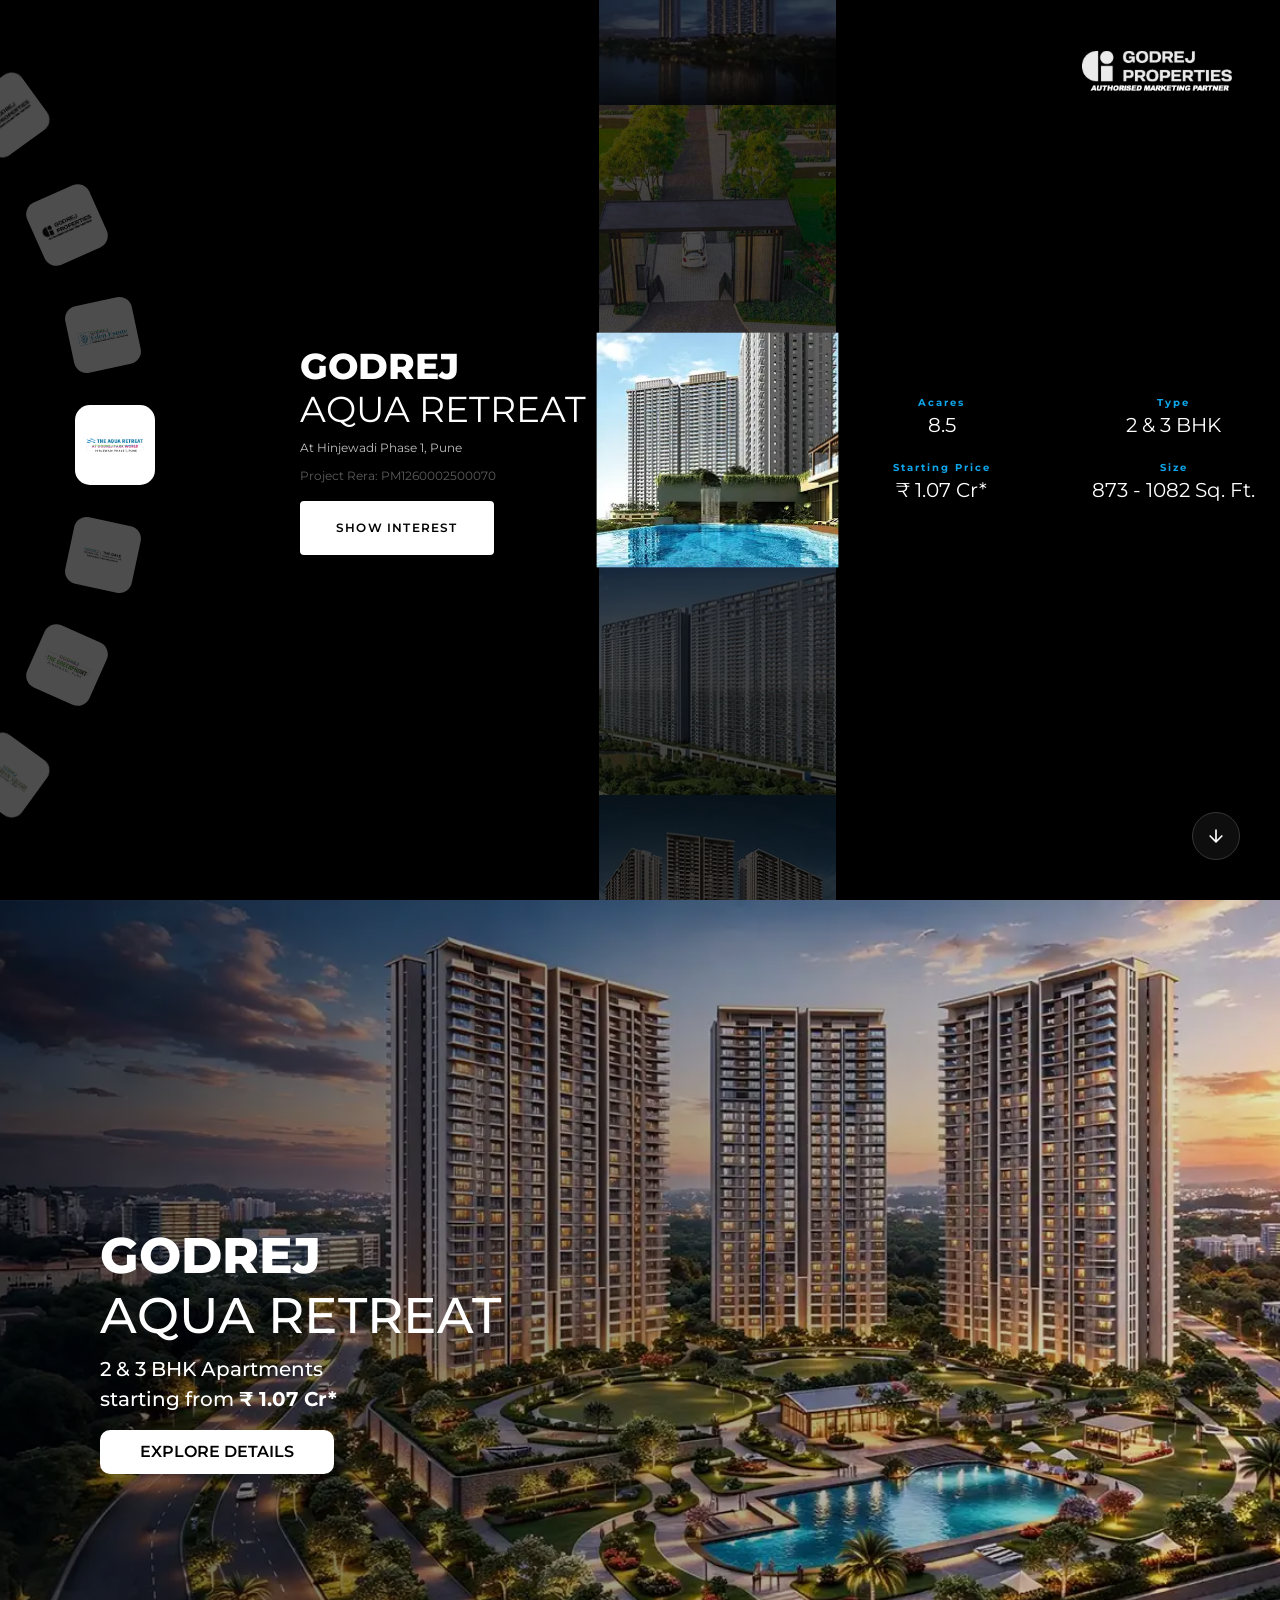
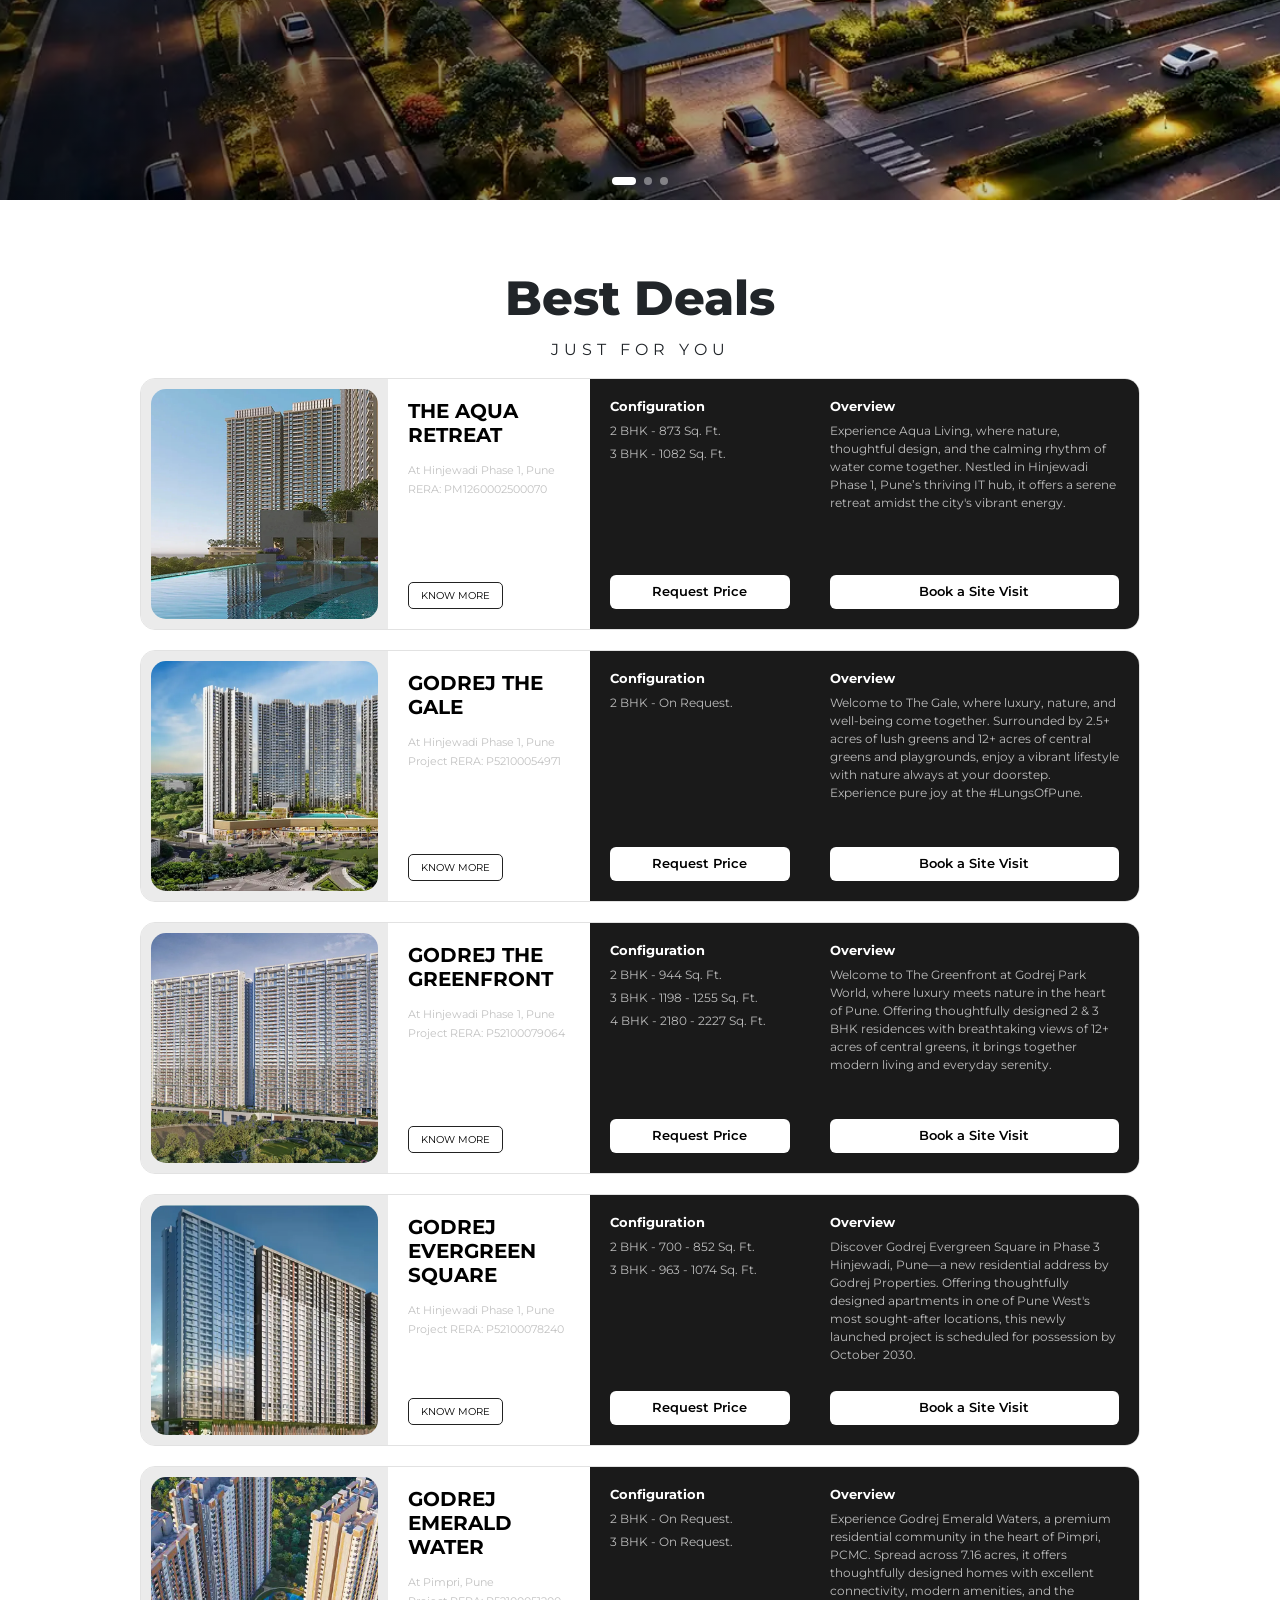
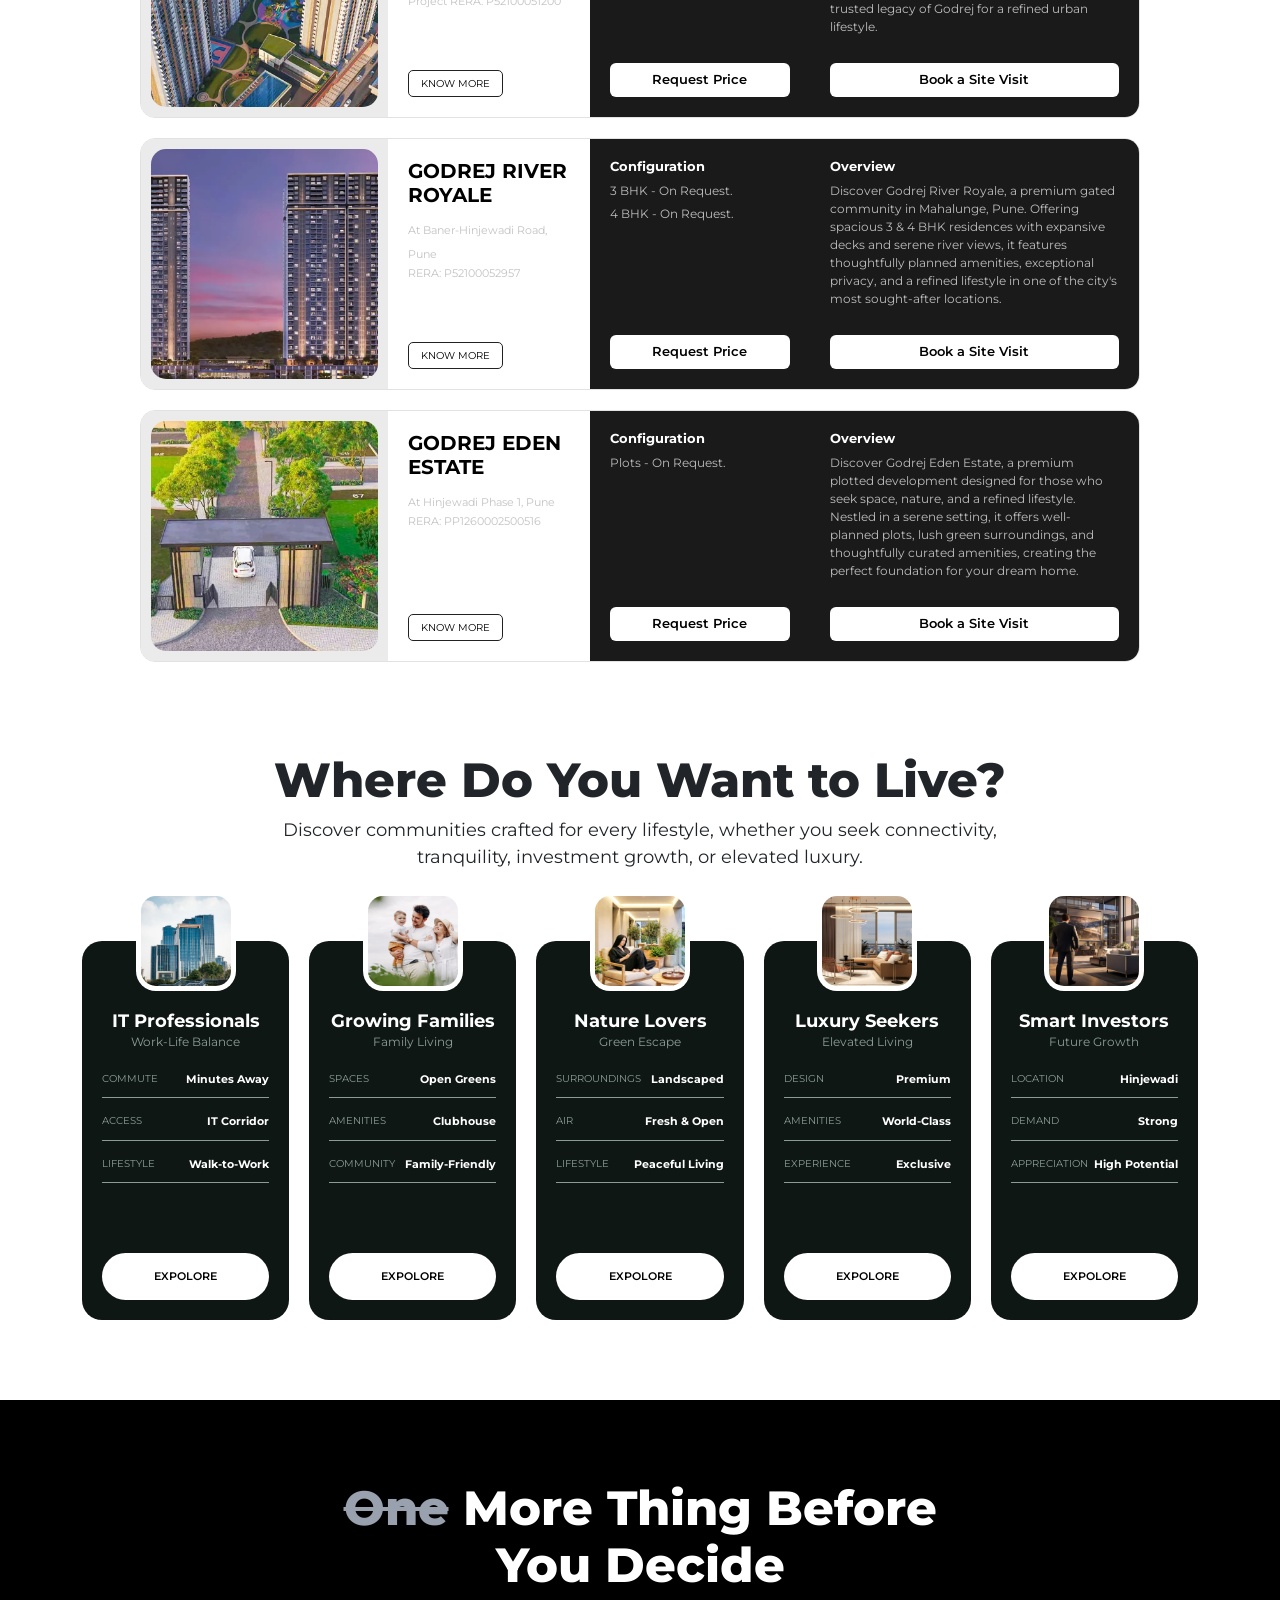
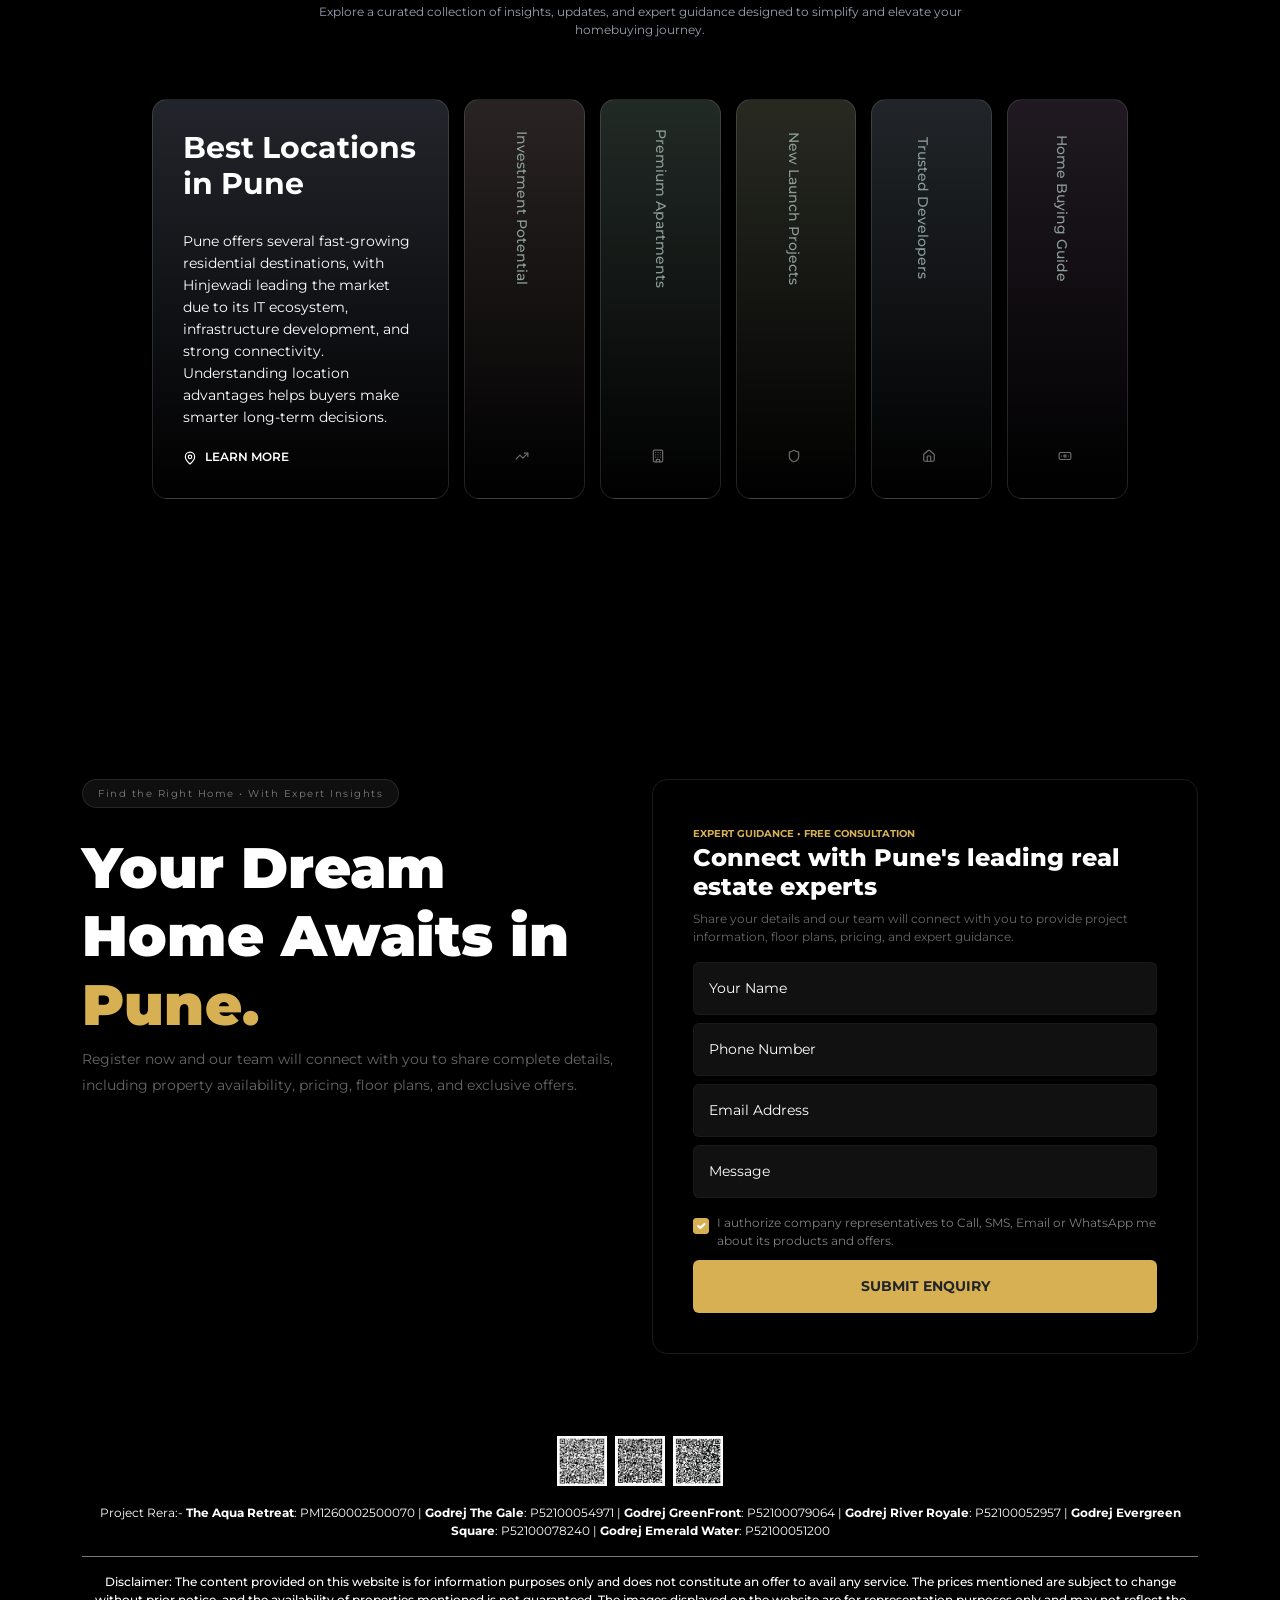
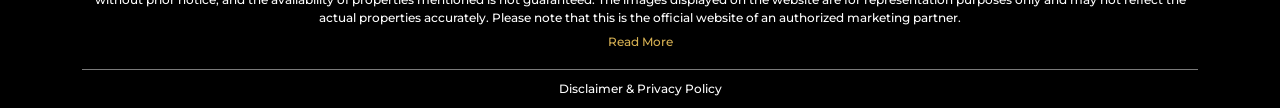
==== commit 7e746835: "footer changes" ====
--- a/index.html
+++ b/index.html
@@ -3,7 +3,7 @@
 
 <head>
     <meta charset="utf-8">
-    <meta name="viewport" content="width=device-width, initial-scale=1">
+    <meta name="viewport" content="width=device-width, initial-scale=1.0">
     <meta name="description"
         content="Godrej Properties brings the renowned Godrej Properties philosophy of innovation, sustainability, and excellence to the real estate industry. Each development by Godrej Properties blends a 122-year legacy of trust and superior quality with a dedication to cutting-edge design and technology." />
     <meta name="keywords"
@@ -136,7 +136,7 @@
                                     <div class="slide-content">
                                         <h1 class="project-name">Godrej <span>The GreenFront</span></h1>
                                         <p class="address">At Hinjewadi Phase 1, Pune</p>
-                                        <p>Project Rera: P52100079064</p>
+                                        <p>Project Rera: P52100079064 </p>
                                         <a href="#"  data-bs-toggle="modal" data-bs-target="#exampleModal"> Show Interest</a>
                                     </div>
                                     <div class="slide-image">
@@ -156,7 +156,7 @@
                                     <div class="slide-content">
                                         <h1 class="project-name">Godrej <span>Evergreen Square</span></h1>
                                         <p class="address">At Hinjewadi Phase 3, Pune</p>
-                                        <p>Project Rera: P52100078240</p>
+                                        <p>Project Rera: P52100078240  </p>
                                         <a href="#"  data-bs-toggle="modal" data-bs-target="#exampleModal"> Show Interest</a>
                                     </div>
                                     <div class="slide-image">
@@ -248,7 +248,7 @@
                                     <div class="slide-content-detail">
                                         <h1 class="project-name">Godrej <span>Aqua Retreat</span></h1>
                                          <p class="address">At Hinjewadi Phase 1, Pune</p>
-                                        <p>Project Rera: PM1260002500070</p>
+                                        <p>Project Rera: PM1260002500070 </p>
                                     </div>
                                    
                                     <div class="slide-usp">
@@ -302,7 +302,7 @@
                                     <div class="slide-content-detail">
                                         <h1 class="project-name">Godrej <span>The GreenFront</span></h1>
                                         <p class="address">At Hinjewadi Phase 1, Pune</p>
-                                        <p>Project Rera: P52100079064</p>
+                                        <p>Project Rera: P52100079064 </p>
                                     </div>
 
                                     
@@ -329,7 +329,7 @@
                                     <div class="slide-content-detail">
                                         <h1 class="project-name">Godrej <span>Evergreen Square</span></h1>
                                         <p class="address">At Hinjewadi Phase 3, Pune</p>
-                                        <p>Project Rera: P52100078240</p>
+                                        <p>Project Rera: P52100078240 </p>
                                     </div>
 
                                   
@@ -383,7 +383,7 @@
                                     <div class="slide-content-detail">
                                         <h1 class="project-name">Godrej <span>River Royale</span></h1>
                                         <p class="address">At Baner-Hinjewadi Road, Pune</p>
-                                        <p>Project Rera: P52100052957</p>
+                                        <p>Project Rera: P52100052957 </p>
                                     </div>
 
                                     
@@ -1506,6 +1506,18 @@
 
             <footer>
                 <div class="container">
+                    <div class="qr-codes text-center mb-3">
+                        <img src="images/qr-codes/aqua-retreat.webp" alt="" width="50px" height="50px" style="margin: 2px;">
+                        <img src="images/qr-codes/evergreen-squre.webp" alt="" width="50px" height="50px" style="margin: 2px;">
+                        <img src="images/qr-codes/greenfront-qr.webp" alt="" width="50px" height="50px" style="margin: 2px;">
+                    </div>
+                    <p class="rera-text text-center">Project Rera:- <b>The Aqua Retreat</b>: PM1260002500070
+                        | <b>Godrej The Gale</b>: P52100054971
+                        | <b>Godrej GreenFront</b>: P52100079064
+                        | <b>Godrej River Royale</b>: P52100052957
+                        | <b>Godrej Evergreen Square</b>: P52100078240
+                        | <b>Godrej Emerald Water</b>: P52100051200
+                    </p>
                     <div class="discalimerdiv text-center py-3">
                         <p class="pera d-inline-block">Disclaimer: The content provided on this website is for
                             information
--- a/css/style.css
+++ b/css/style.css
@@ -97,13 +97,14 @@
 
 .slide-usp {
     opacity: 0;
+     width: 600px;
     transition: opacity 0.7s;
 }
 
 .hero-slider .right-area .swiper-slide.swiper-slide-active .slide-usp {
     opacity: 1;
     transition: opacity 0.7s;
-    width: 600px;
+   
 }
 
 .slide-usp ul {
@@ -1043,6 +1044,19 @@
     border-radius: 20px;
     padding: 20px 10px;
 }
+p.rera-text.text-center {
+    font-size: 12px;
+    color: #fff;
+}
+
+@media (max-width: 1400px) {
+    section.hero-slider .left-area {
+        width: 300px;
+    }
+    .right-area{
+        width: calc(100% - 300px);
+    }
+}
 @media (max-width: 991px) {
     .hero-slider .right-area h1.project-name {
         font-size: 30px;
@@ -1075,6 +1089,9 @@
 }
 
 @media (max-width: 768px) {
+    .deal-box-outer{
+        position: relative;
+    }
     section.banner-section .swiper-slide .banner-content h2 {
         font-size: 22px;
     }
@@ -1228,13 +1245,19 @@
     }
 
     ul.USP-detail-list {
-        padding: 10px 20px;
+        padding: 10px;
     }
 
     ul.USP-detail-list li h3 {
-        font-size: 18px;
-    }
-
+        font-size: 16px;
+    }
+    ul.USP-detail-list {
+    display: flex;
+    flex-wrap: wrap;
+}
+ul.USP-detail-list li {
+    width: 50%;
+}
     ul.USP-detail-list li span {
         font-size: 10px;
     }
@@ -1400,4 +1423,23 @@
     font-size: 14px;
     margin-bottom: 0;
 }
-}+ .section-title h2 {
+    font-size: 20px;
+}
+ .modal-form-inner .custom-btn {
+    font-size: 12px;
+    font-weight: 700;
+    text-transform: uppercase;
+    background-color: #d6b052;
+    width: 100%;
+    padding: 8px 15px;
+}
+.form .form-body input.form-control, .modal-form-inner .form-control {
+    font-size: 12px;
+    color: #fff;
+    padding: 12px 15px;
+}
+.deal-config, .deal-overview, .deal-name{
+    padding: 10px;
+}
+}
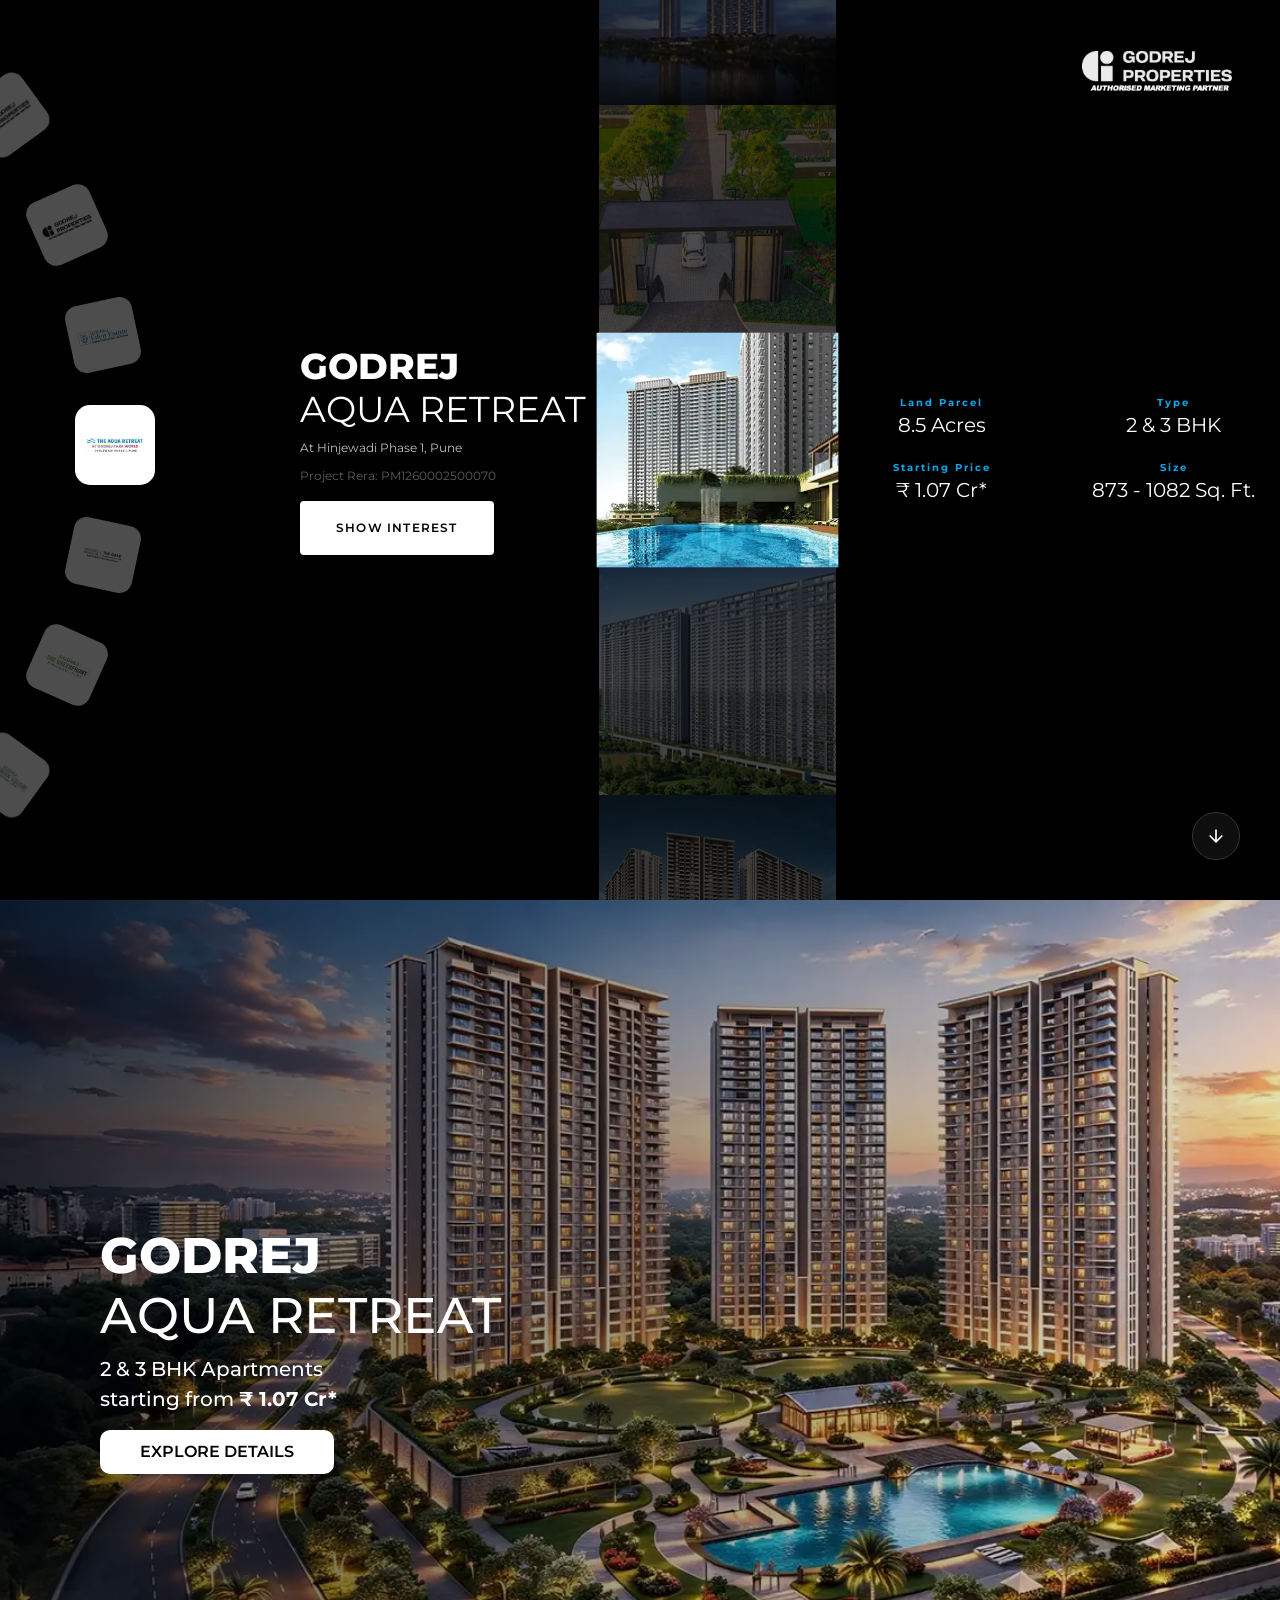
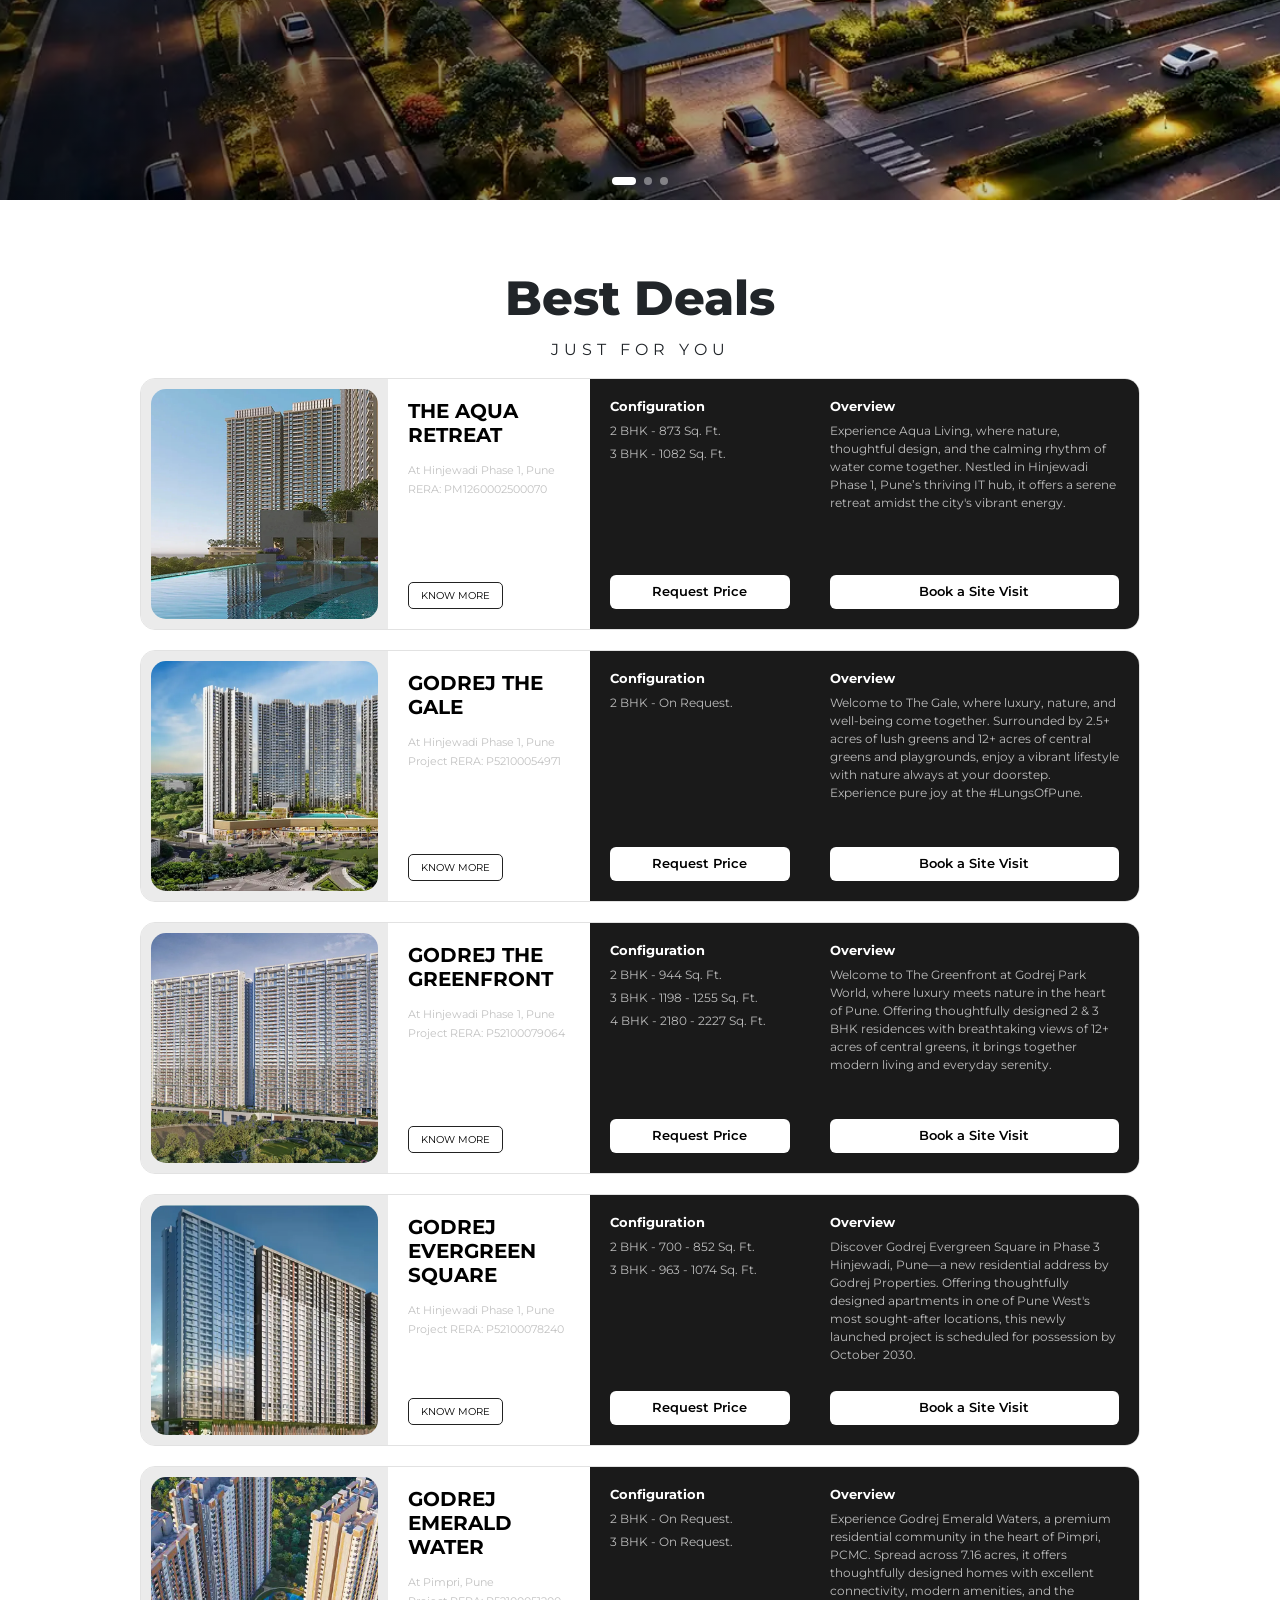
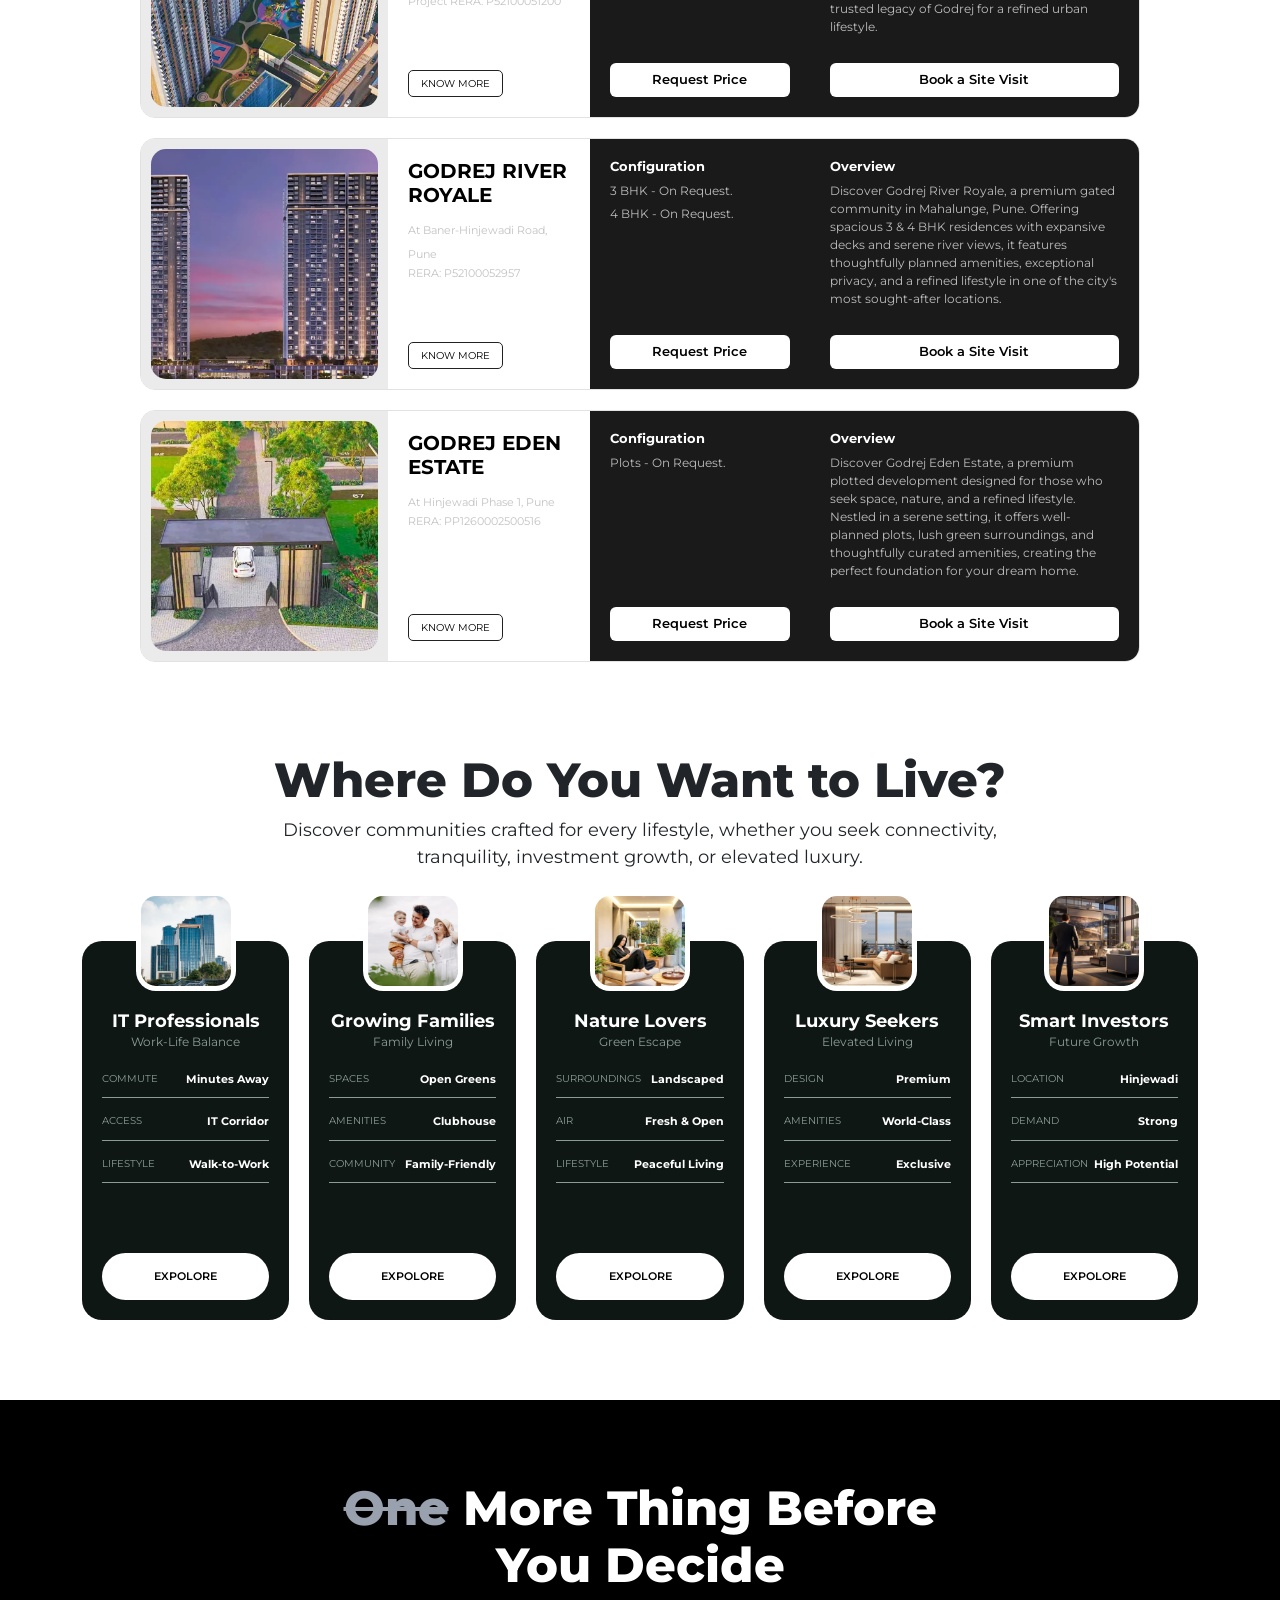
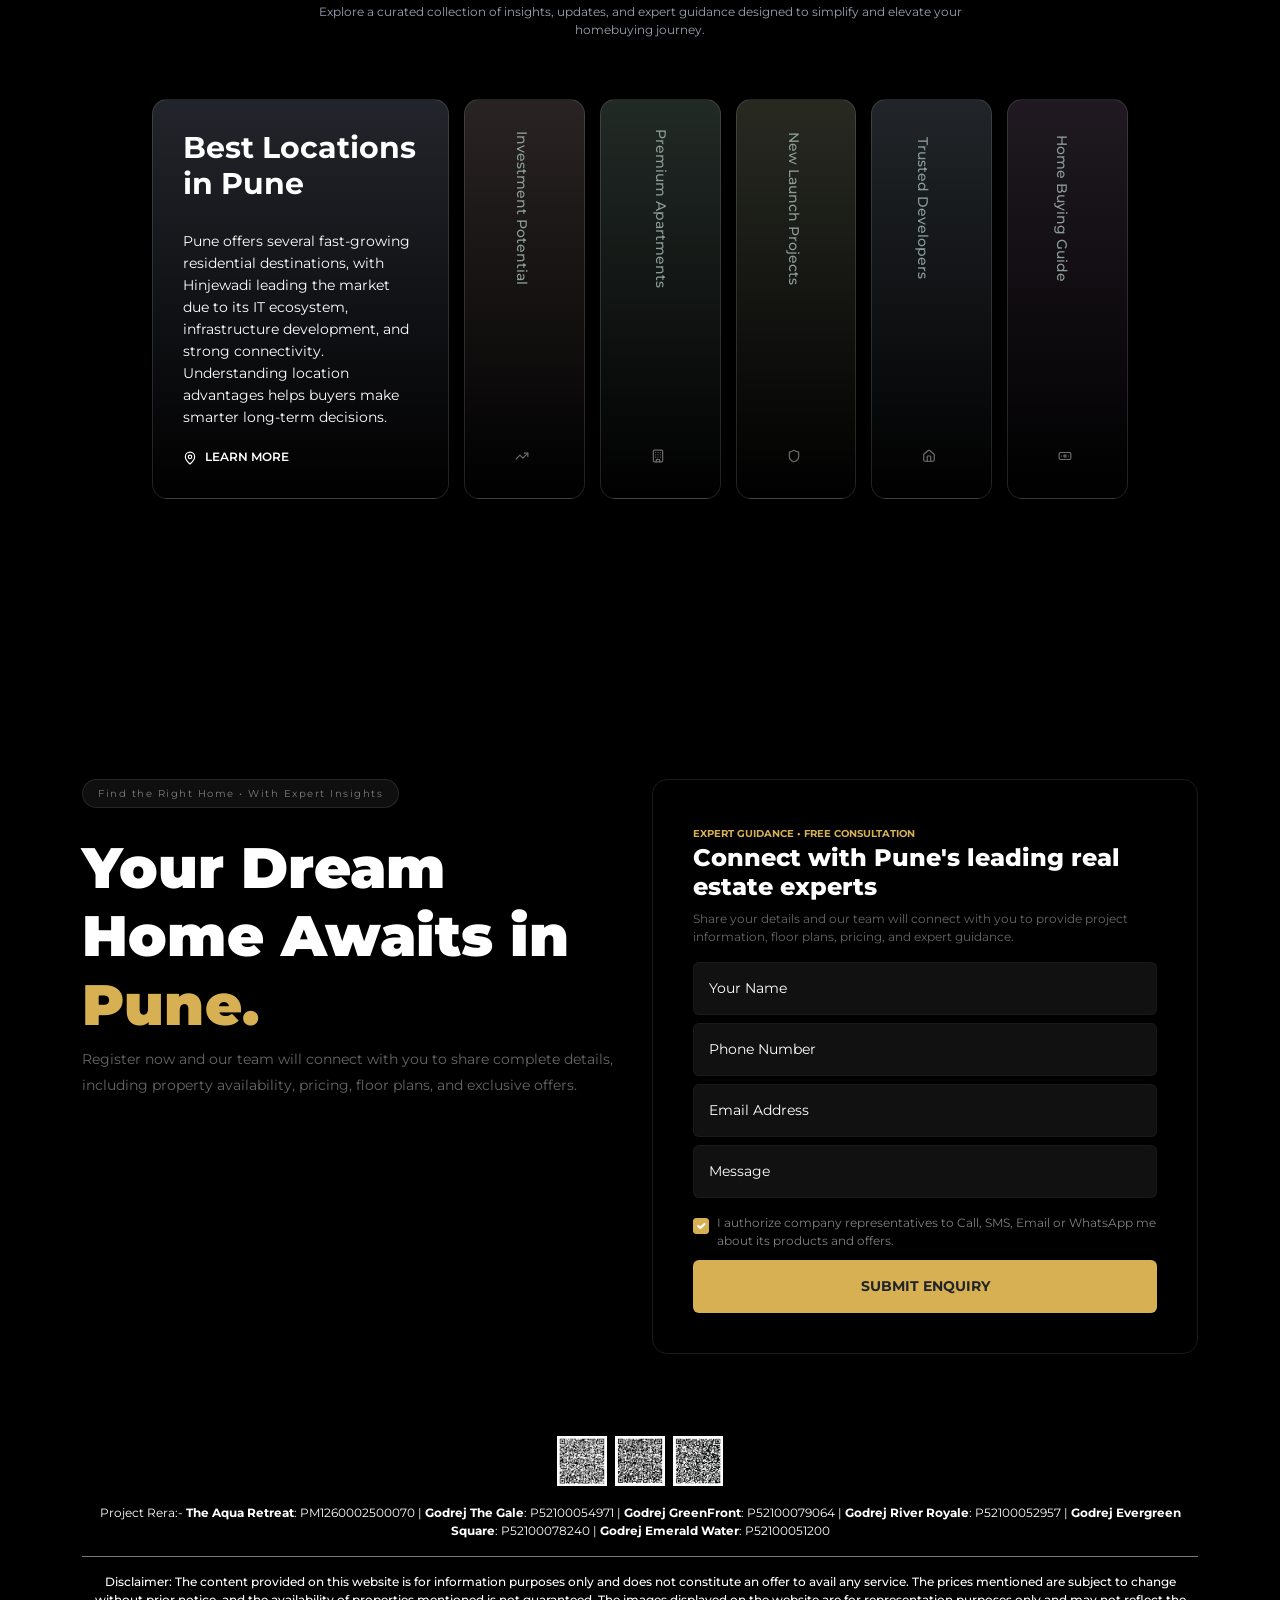
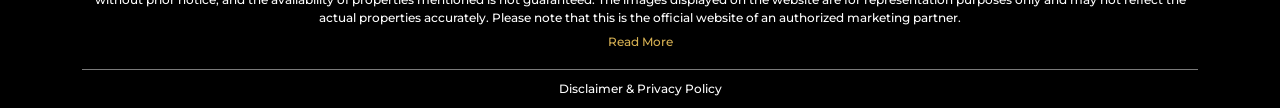
==== commit 27695360: "Land Parcel 7.16 Acres changes" ====
--- a/index.html
+++ b/index.html
@@ -104,7 +104,7 @@
                                     </div>
                                     <div class="slide-usp">
                                         <ul>
-                                            <li><span style="color: #0ea5e9;">Acares</span>8.5 </li>
+                                            <li><span style="color: #0ea5e9;">Land Parcel</span>8.5 Acres</li>
                                             <li><span style="color: #0ea5e9;">Type</span>2 & 3 BHK</li>
                                             <li><span style="color: #0ea5e9;">Starting Price</span> ₹ 1.07 Cr* </li>
                                             <li><span style="color: #0ea5e9;">Size</span>873 - 1082 Sq. Ft. </li>
@@ -124,7 +124,7 @@
                                     </div>
                                     <div class="slide-usp">
                                         <ul>
-                                            <li><span style="color: #4f46e5;">Acares</span>12+ </li>
+                                            <li><span style="color: #4f46e5;">Land Parcel</span>12+ Acres</li>
                                             <li><span style="color: #4f46e5;">Type</span>2 BHK </li>
                                             <li><span style="color: #4f46e5;">Starting Price</span> ₹ 1.22 Cr*</li>
                                             <li><span style="color: #4f46e5;">Size</span>842 Sq. Ft. </li>
@@ -144,7 +144,7 @@
                                     </div>
                                     <div class="slide-usp">
                                         <ul>
-                                            <li><span style="color: #0d9488;">Acares</span>12+ </li>
+                                            <li><span style="color: #0d9488;">Land Parcel</span>12+ Acres</li>
                                             <li><span style="color: #0d9488;">Type</span>2, 3 & 4 BHK  </li>
                                             <li><span style="color: #0d9488;">Starting Price</span> ₹ 1.32 Cr*</li>
                                             <li><span style="color: #0d9488;">Size</span>944 - 2227 Sq. Ft. </li>
@@ -184,7 +184,7 @@
                                     </div>
                                     <div class="slide-usp">
                                         <ul>
-                                            <li><span style="color: #d946ef;">Acares</span>7.16 </li>
+                                            <li><span style="color: #d946ef;">Land Parcel</span>7.16 Acres</li>
                                             <li><span style="color: #d946ef;">Type</span>2 & 3 BHK  </li>
                                             <li><span style="color: #d946ef;">Starting Price</span>₹  1.43 Cr* </li>
                                             <li><span style="color: #d946ef;">Size</span>On Request</li>
@@ -253,7 +253,7 @@
                                    
                                     <div class="slide-usp">
                                          <ul>
-                                            <li>8.5 <span style="color: #0ea5e9;">Acares</span></li>
+                                            <li>8.5 Acres<span style="color: #0ea5e9;">Land Parcel</span></li>
                                             <li>2 & 3 BHK<span style="color: #0ea5e9;">Type</span></li>
                                             <li>₹ 1.07 Cr*<span style="color: #0ea5e9;">Starting Price</span></li>
                                             <li>873 - 1082 Sq. Ft. <span style="color: #0ea5e9;">Size</span></li>
@@ -281,7 +281,7 @@
                                     
                                     <div class="slide-usp">
                                           <ul>
-                                            <li>12+<span style="color: #4f46e5;">Acares</span></li>
+                                            <li>12+ Acres<span style="color: #4f46e5;">Land Parcel</span></li>
                                             <li>2 BHK<span style="color: #4f46e5;">Type</span></li>
                                             <li>₹ 1.22 Cr*<span style="color: #4f46e5;">Starting Price</span></li>
                                             <li>842 Sq. Ft.<span style="color: #4f46e5;">Size</span></li>
@@ -308,7 +308,7 @@
                                     
                                     <div class="slide-usp">
                                          <ul>
-                                            <li>12+<span style="color: #0d9488;">Acares</span></li>
+                                            <li>12+ Acres<span style="color: #0d9488;">Land Parcel</span></li>
                                             <li>2, 3 & 4 BHK<span style="color: #0d9488;">Type</span></li>
                                             <li>₹ 1.32 Cr*<span style="color: #0d9488;">Starting Price</span></li>
                                             <li>944 - 2227 Sq. Ft.<span style="color: #0d9488;">Size</span></li>
@@ -362,7 +362,7 @@
                                     
                                      <div class="slide-usp">
                                          <ul>
-                                            <li>7.16<span style="color: #d946ef;">Acares</span></li>
+                                            <li>7.16 Acres<span style="color: #d946ef;">Land Parcel</span></li>
                                             <li>2 & 3 BHK <span style="color: #d946ef;">Type</span></li>
                                             <li>₹  1.43 Cr*<span style="color: #d946ef;">Starting Price</span></li>
                                             <li>On Request<span style="color: #d946ef;">Size</span></li>
@@ -563,8 +563,8 @@
                             <div class="USP-detail">
                                 <ul class="USP-detail-list">
                                     <li>
-                                        <h3>8.5</h3>
-                                        <span>Acres</span>
+                                        <h3>8.5 Acres</h3>
+                                        <span>Land Parcel</span>
                                     </li>
                                     <li>
                                         <h3>2 & 3 BHK</h3>
@@ -623,8 +623,8 @@
                             <div class="USP-detail">
                                 <ul class="USP-detail-list">
                                     <li>
-                                        <h3>12+</h3>
-                                        <span>Acres</span>
+                                        <h3>12+ Acres</h3>
+                                        <span>Land Parcel</span>
                                     </li>
                                     <li>
                                         <h3>2 BHK</h3>
@@ -685,8 +685,8 @@
                             <div class="USP-detail">
                                 <ul class="USP-detail-list">
                                     <li>
-                                        <h3>12+</h3>
-                                        <span>Acres</span>
+                                        <h3>12+ Acres</h3>
+                                        <span>Land Parcel</span>
                                     </li>
                                     <li>
                                         <h3>2, 3 & 4 BHK</h3>
@@ -807,8 +807,8 @@
                             <div class="USP-detail">
                                 <ul class="USP-detail-list">
                                     <li>
-                                        <h3>7.16</h3>
-                                        <span>Acares</span>
+                                        <h3>7.16 Acres</h3>
+                                        <span>Land Parcel</span>
                                     </li>
                                     <li>
                                         <h3>2 & 3 BHK</h3>
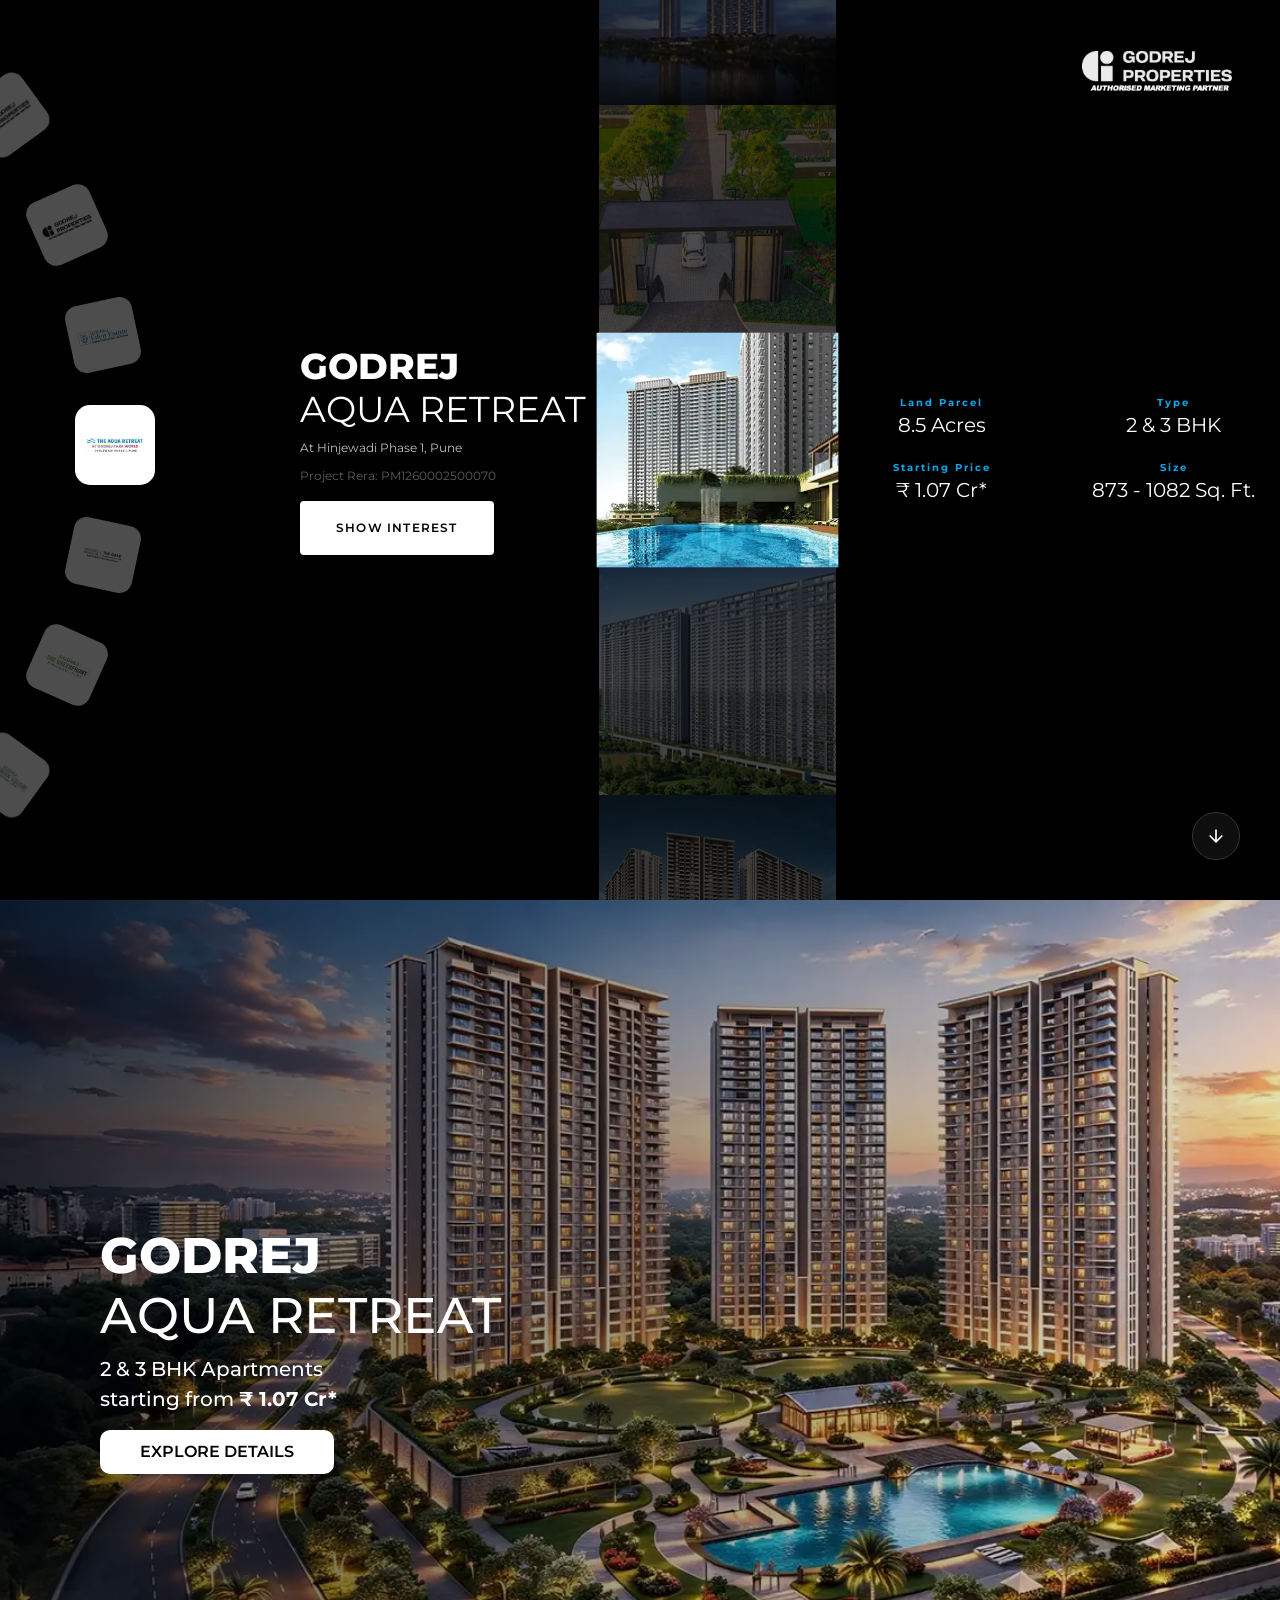
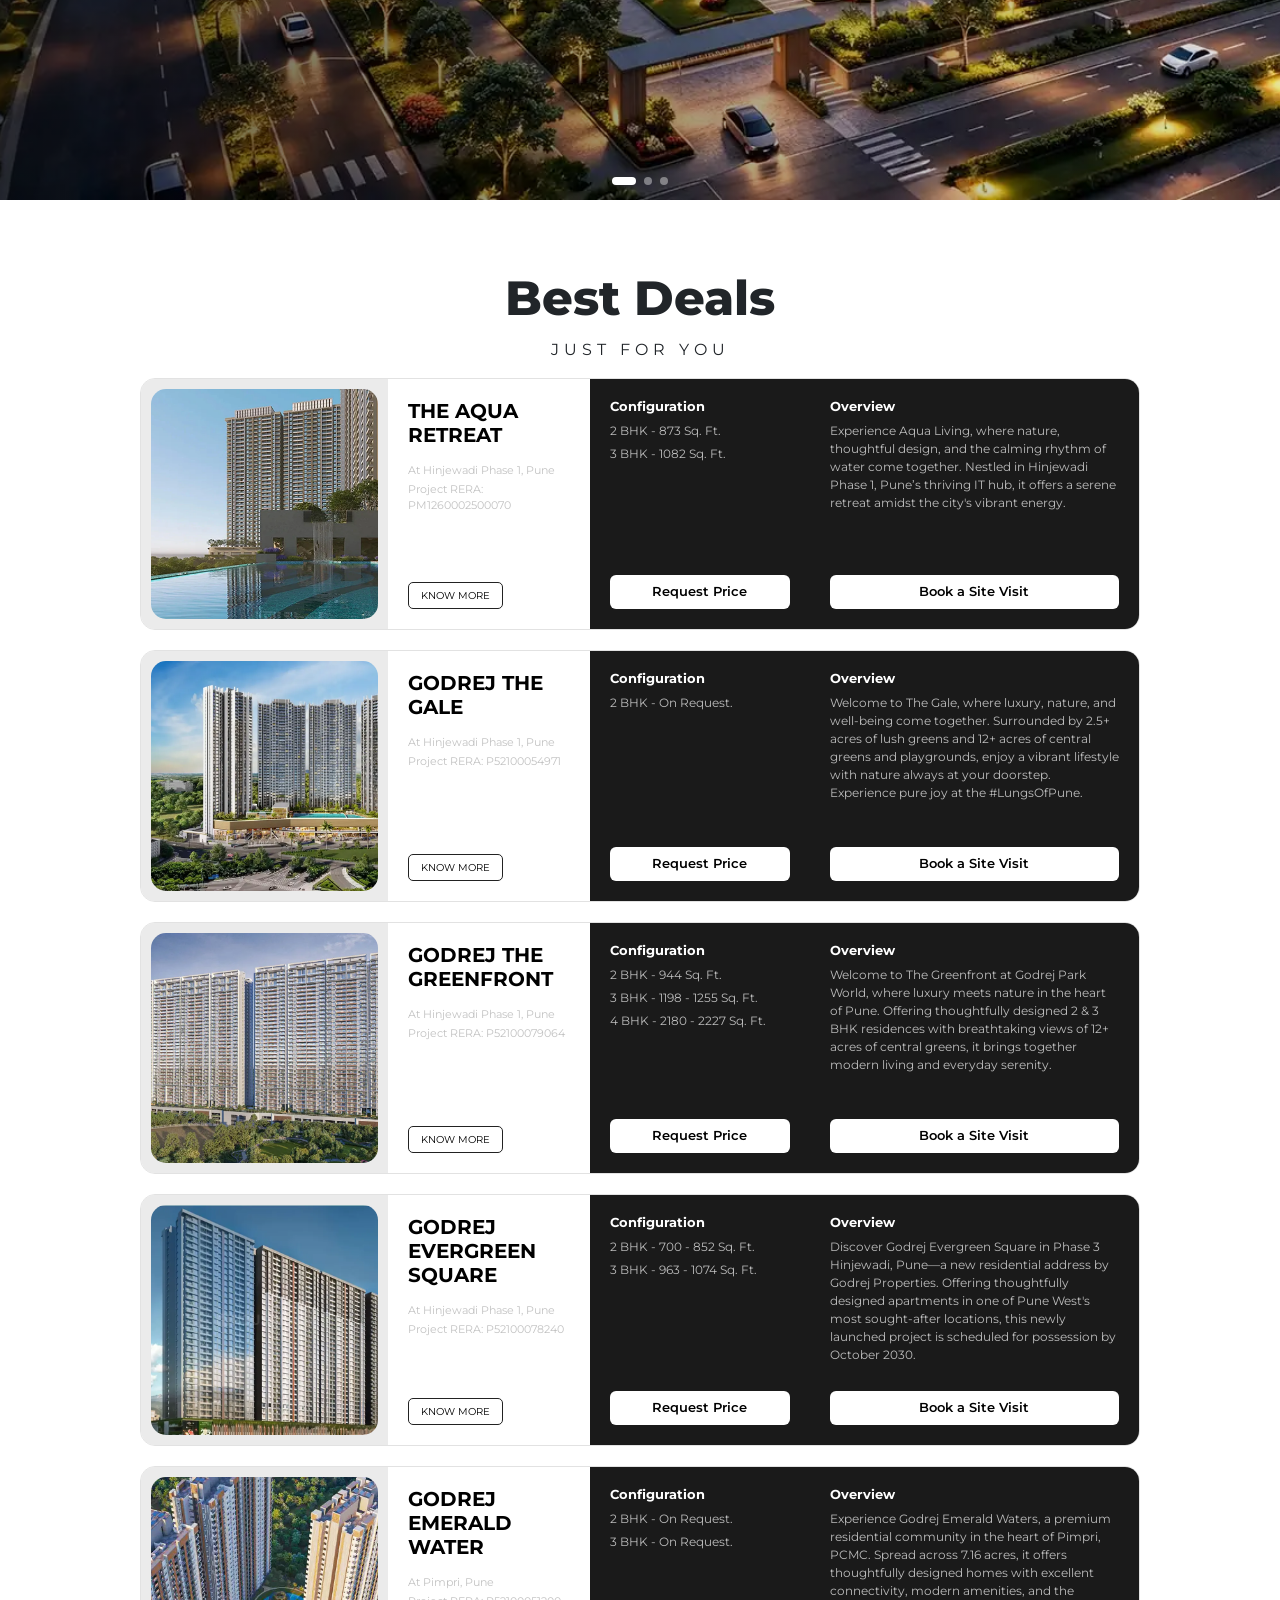
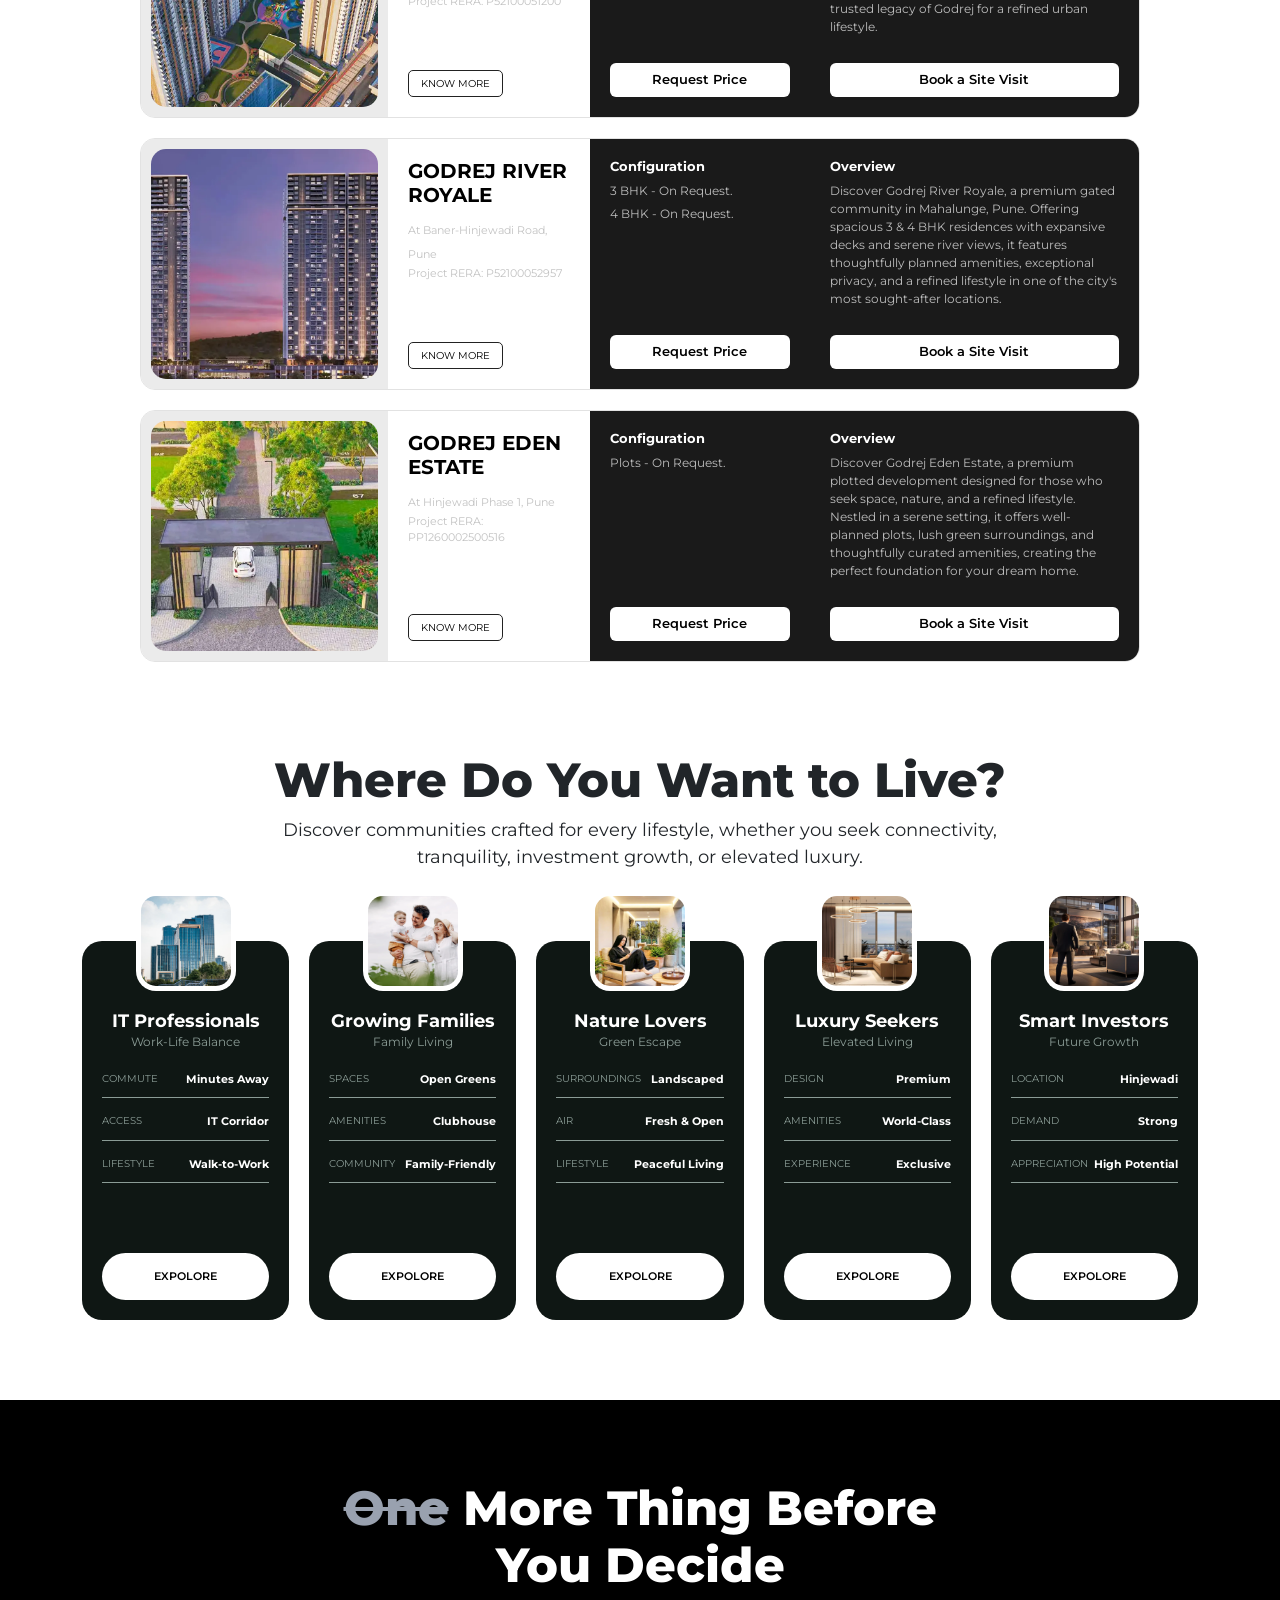
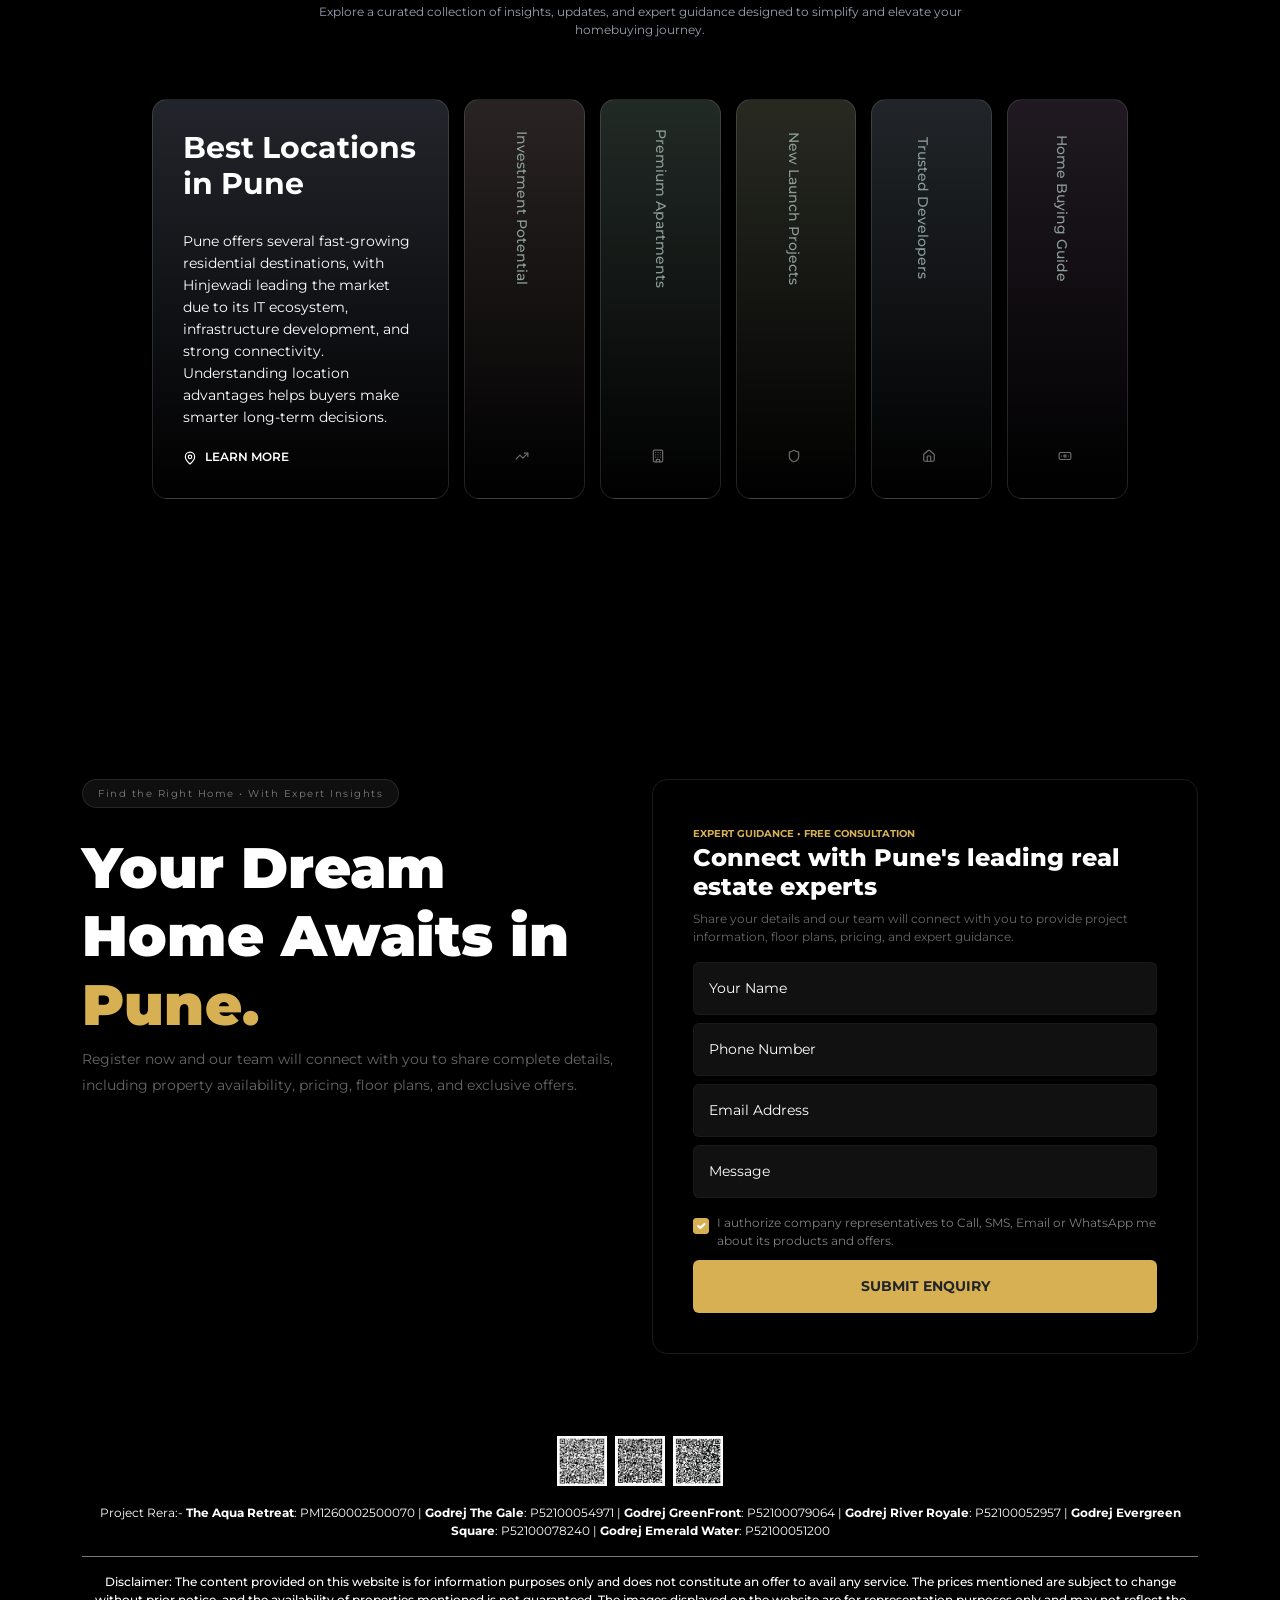
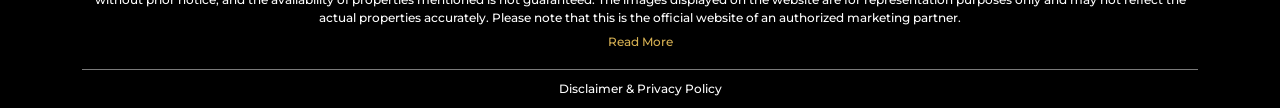
==== commit 7e21c72c: "updates" ====
--- a/index.html
+++ b/index.html
@@ -534,7 +534,7 @@
                                         <div>
                                             <h3>The Aqua Retreat</h3>
                                             <span>At Hinjewadi Phase 1, Pune</span>
-                                            <p>RERA: PM1260002500070</p>
+                                            <p>Project RERA: PM1260002500070</p>
                                         </div>
                                         <a href="#">Know More</a>
                                     </div>
@@ -839,7 +839,7 @@
                                         <div>
                                             <h3>Godrej River Royale</h3>
                                             <span>At Baner-Hinjewadi Road, Pune</span>
-                                            <p>RERA: P52100052957</p>
+                                            <p>Project RERA: P52100052957</p>
                                         </div>
                                         <a href="#">Know More</a>
                                     </div>
@@ -900,7 +900,7 @@
                                         <div>
                                             <h3>Godrej Eden Estate</h3>
                                             <span>At Hinjewadi Phase 1, Pune</span>
-                                            <p>RERA: PP1260002500516</p>
+                                            <p>Project RERA: PP1260002500516</p>
                                         </div>
                                         <a href="#">Know More</a>
                                     </div>
--- a/css/style.css
+++ b/css/style.css
@@ -1343,6 +1343,7 @@
 
     .main-slider-mob .slide-usp {
         opacity: 1;
+        width: 100%;
     }
 
     .main-slider-mob .slide-usp ul {
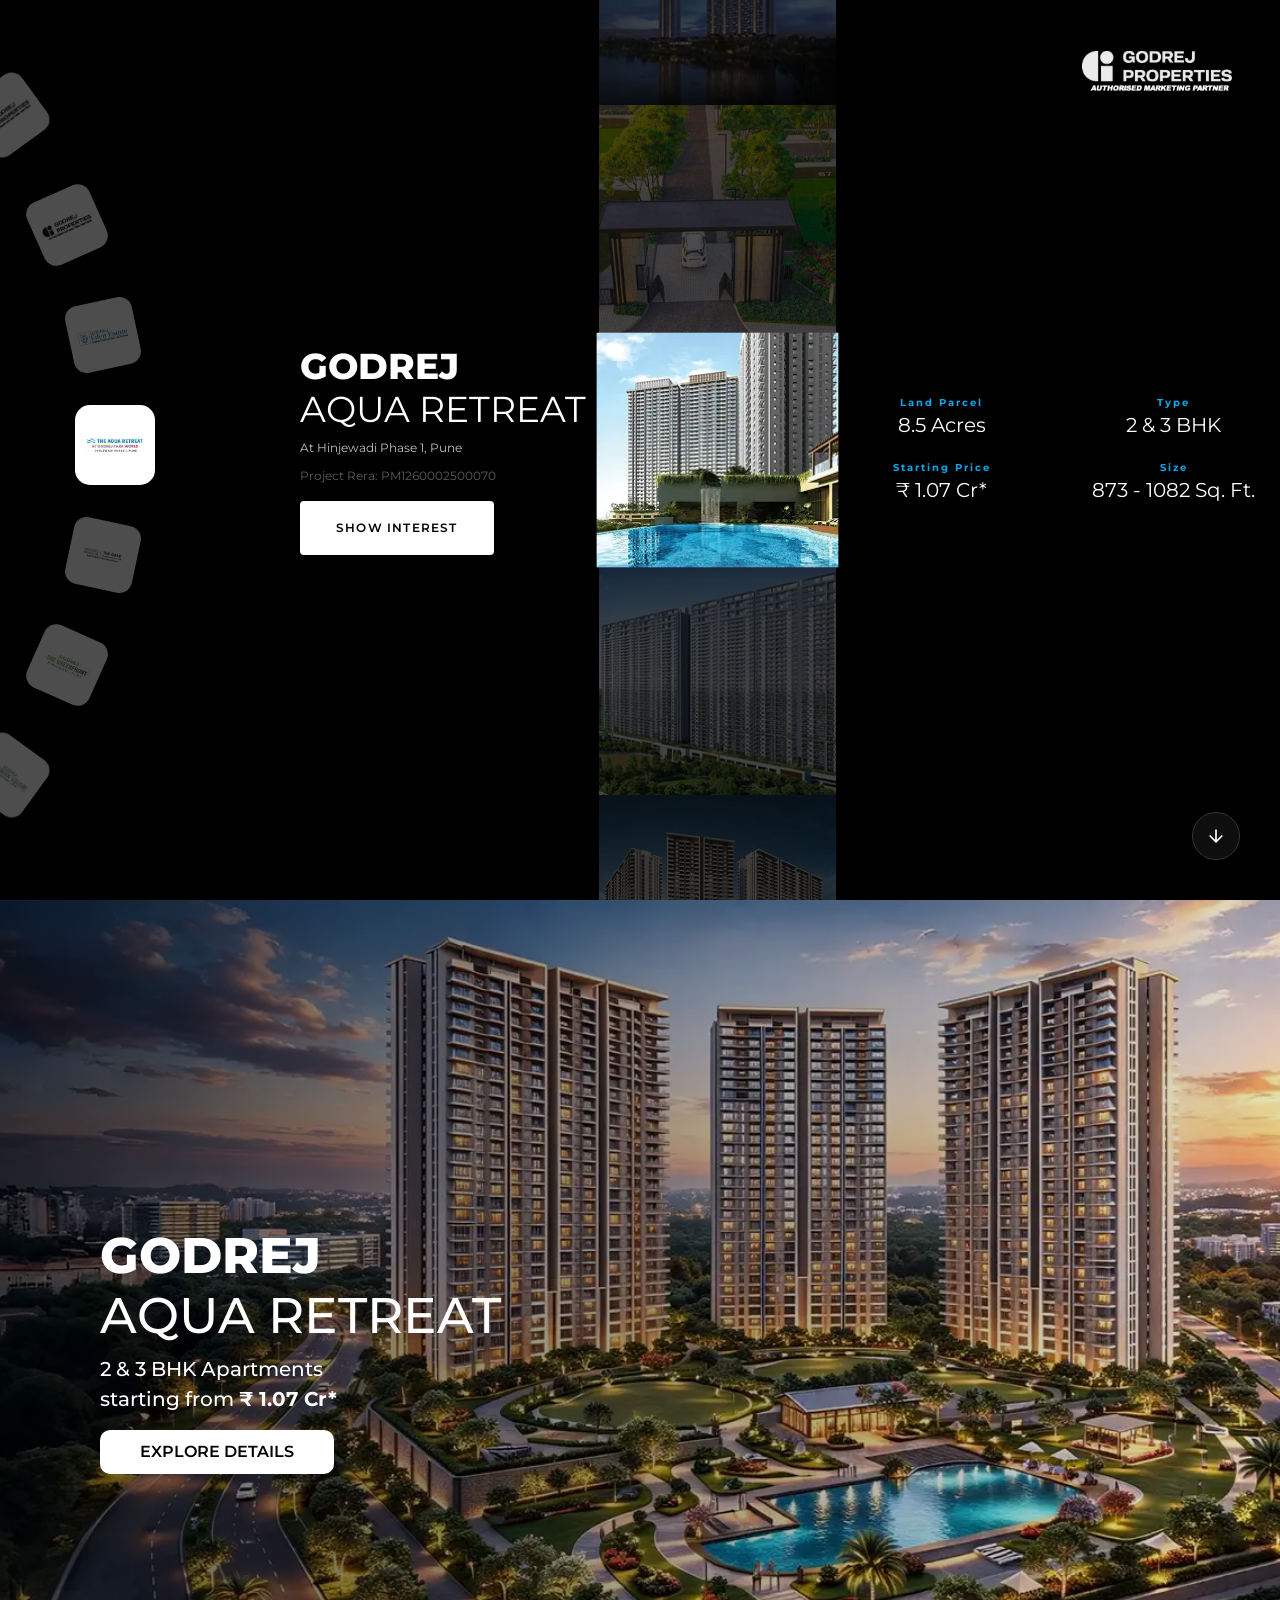
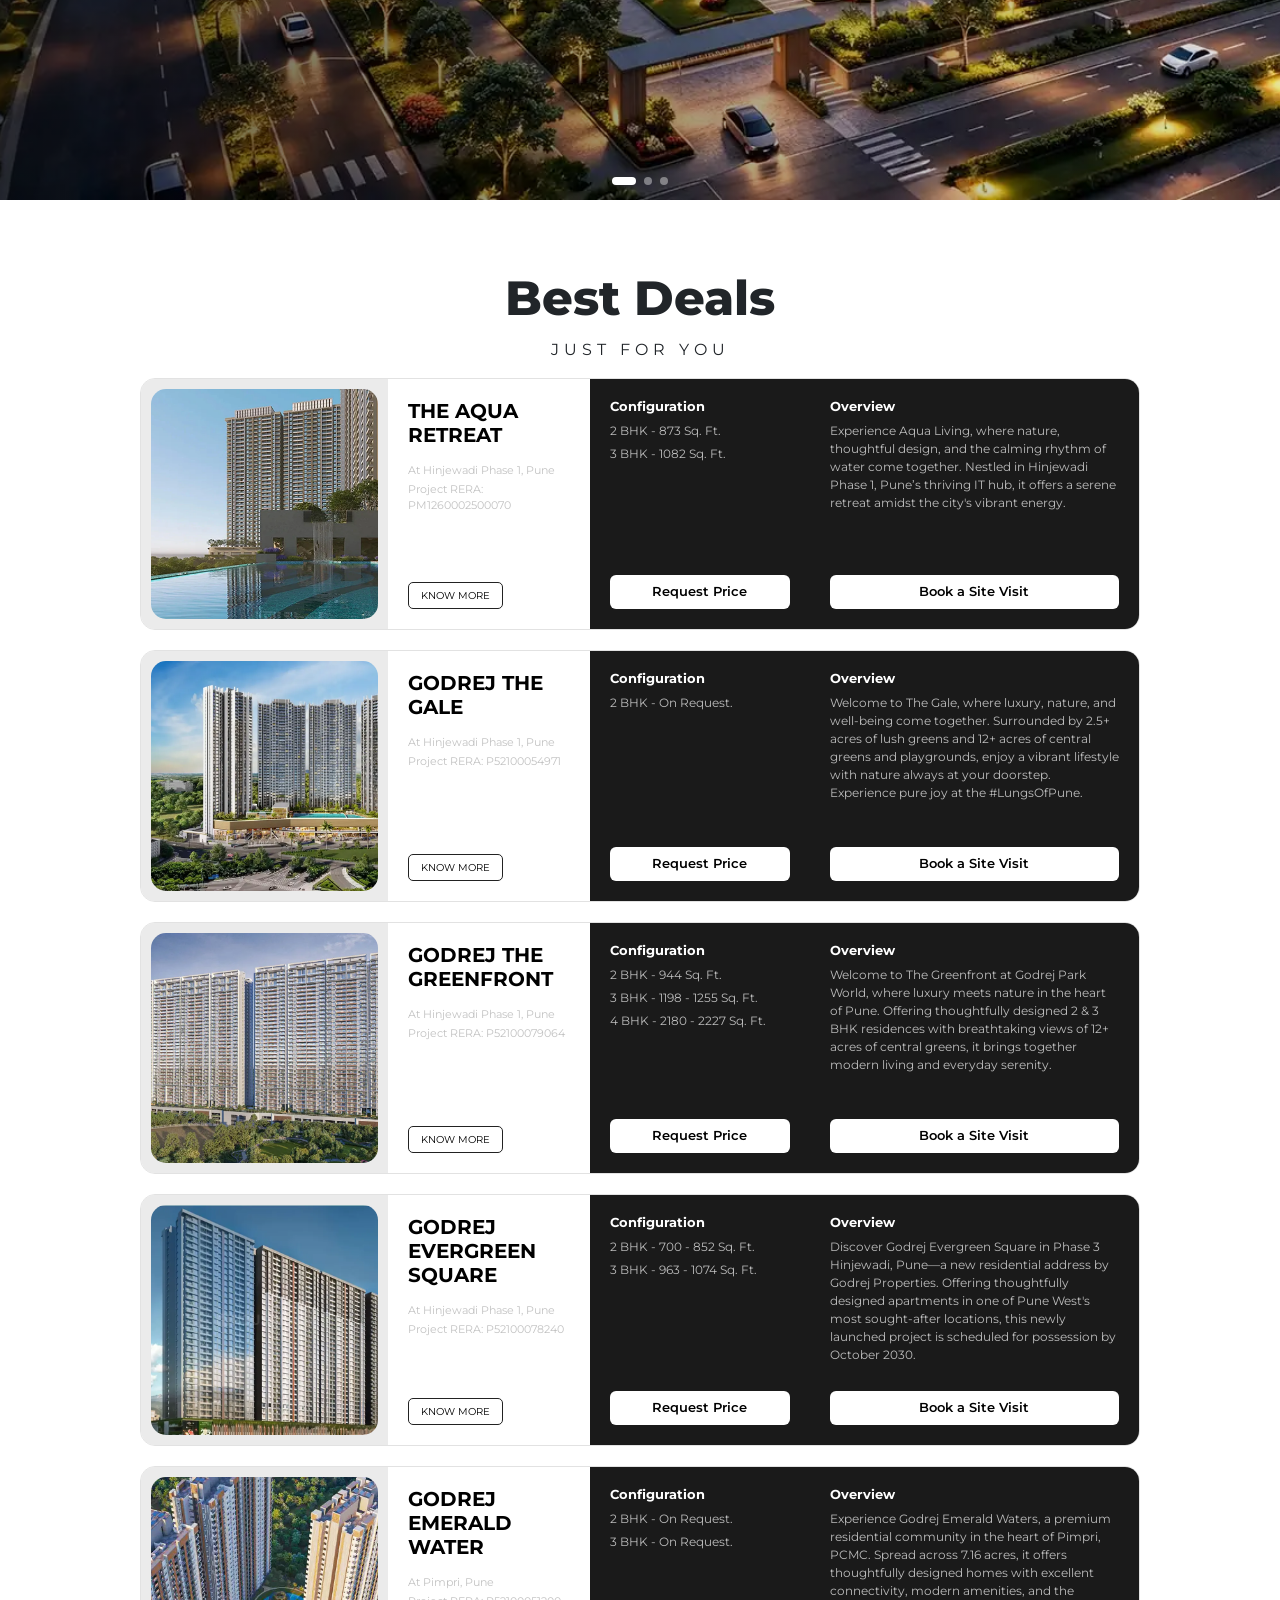
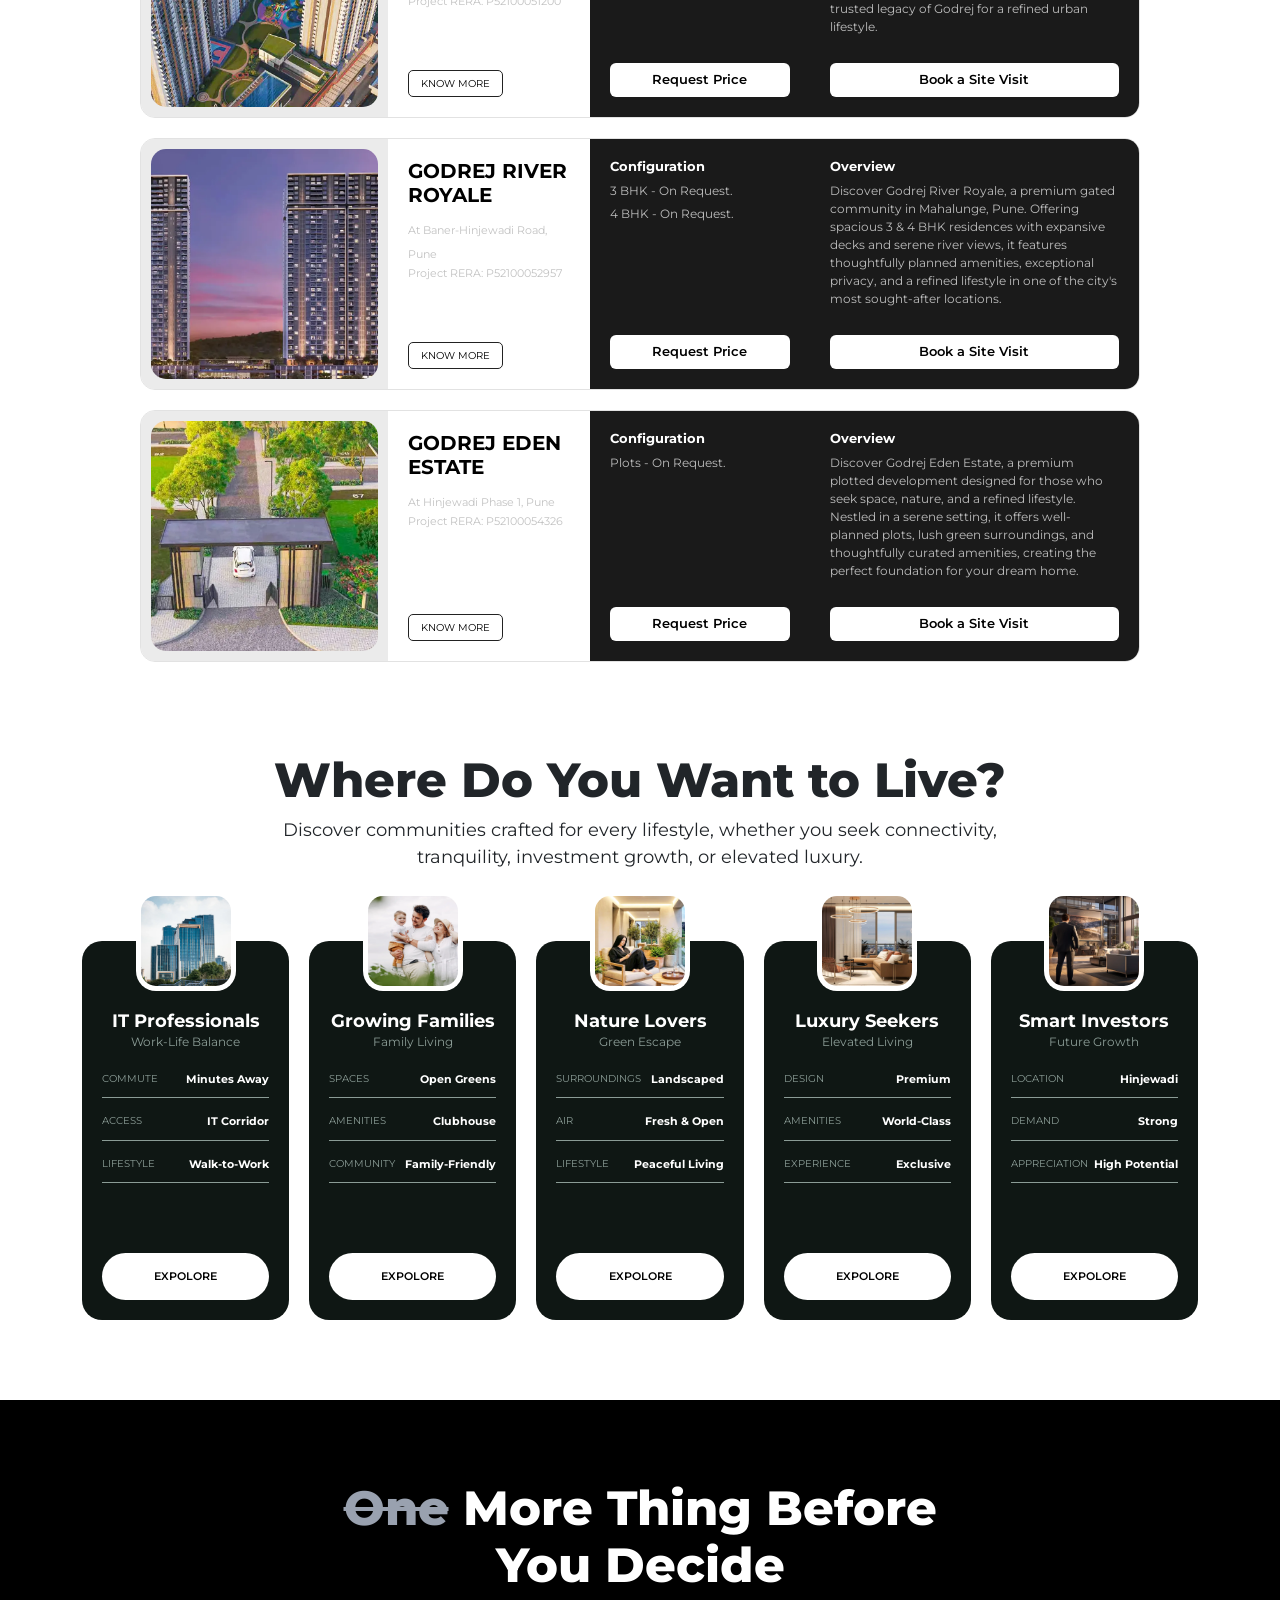
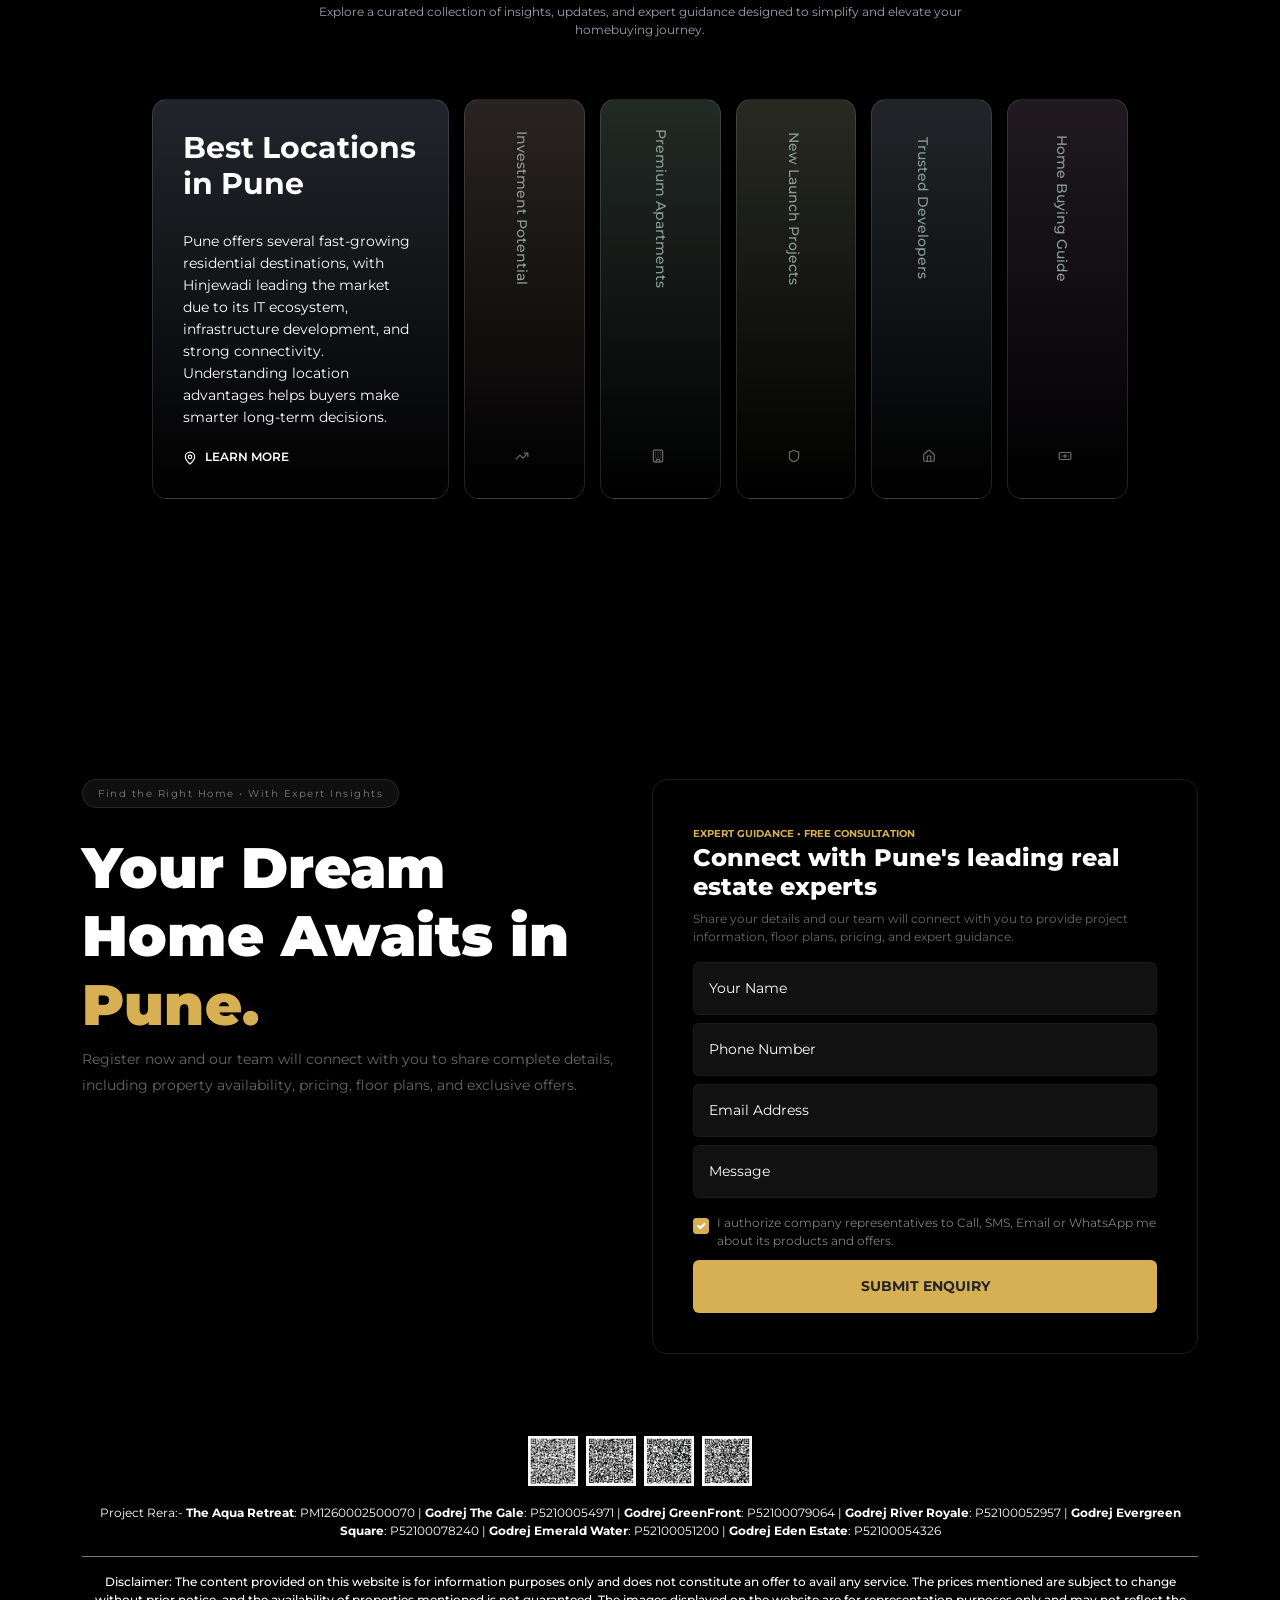
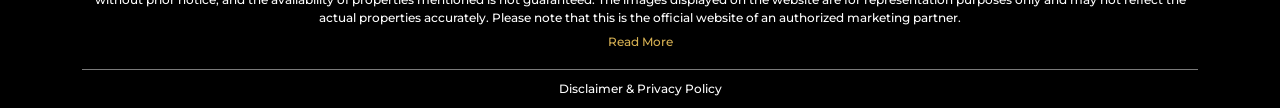
==== commit 98937cf0: "Eden Estate" ====
--- a/index.html
+++ b/index.html
@@ -216,7 +216,7 @@
                                     <div class="slide-content">
                                         <h1 class="project-name">Godrej <span>Eden Estate</span></h1>
                                         <p class="address">At Hinjewadi Phase 1, Pune</p>
-                                        <p>Project Rera: PP1260002500516</p>
+                                        <p>Project Rera: P52100054326</p>
                                         <a href="#"  data-bs-toggle="modal" data-bs-target="#exampleModal"> Show Interest</a>
                                     </div>
                                     <div class="slide-image">
@@ -410,7 +410,7 @@
                                     <div class="slide-content-detail">
                                         <h1 class="project-name">Godrej <span>Eden Estate</span></h1>
                                         <p class="address">At Hinjewadi Phase 1, Pune</p>
-                                        <p>Project Rera: PP1260002500516</p>
+                                        <p>Project Rera: P52100054326</p>
                                     </div>
                                     
                                     <div class="slide-usp">
@@ -900,7 +900,7 @@
                                         <div>
                                             <h3>Godrej Eden Estate</h3>
                                             <span>At Hinjewadi Phase 1, Pune</span>
-                                            <p>Project RERA: PP1260002500516</p>
+                                            <p>Project RERA: P52100054326 </p>
                                         </div>
                                         <a href="#">Know More</a>
                                     </div>
@@ -1510,6 +1510,7 @@
                         <img src="images/qr-codes/aqua-retreat.webp" alt="" width="50px" height="50px" style="margin: 2px;">
                         <img src="images/qr-codes/evergreen-squre.webp" alt="" width="50px" height="50px" style="margin: 2px;">
                         <img src="images/qr-codes/greenfront-qr.webp" alt="" width="50px" height="50px" style="margin: 2px;">
+                        <img src="images/qr-codes/Eden-Estate.avif" alt="" width="50px" height="50px" style="margin: 2px;">
                     </div>
                     <p class="rera-text text-center">Project Rera:- <b>The Aqua Retreat</b>: PM1260002500070
                         | <b>Godrej The Gale</b>: P52100054971
@@ -1517,6 +1518,7 @@
                         | <b>Godrej River Royale</b>: P52100052957
                         | <b>Godrej Evergreen Square</b>: P52100078240
                         | <b>Godrej Emerald Water</b>: P52100051200
+                        | <b>Godrej Eden Estate</b>: P52100054326 
                     </p>
                     <div class="discalimerdiv text-center py-3">
                         <p class="pera d-inline-block">Disclaimer: The content provided on this website is for
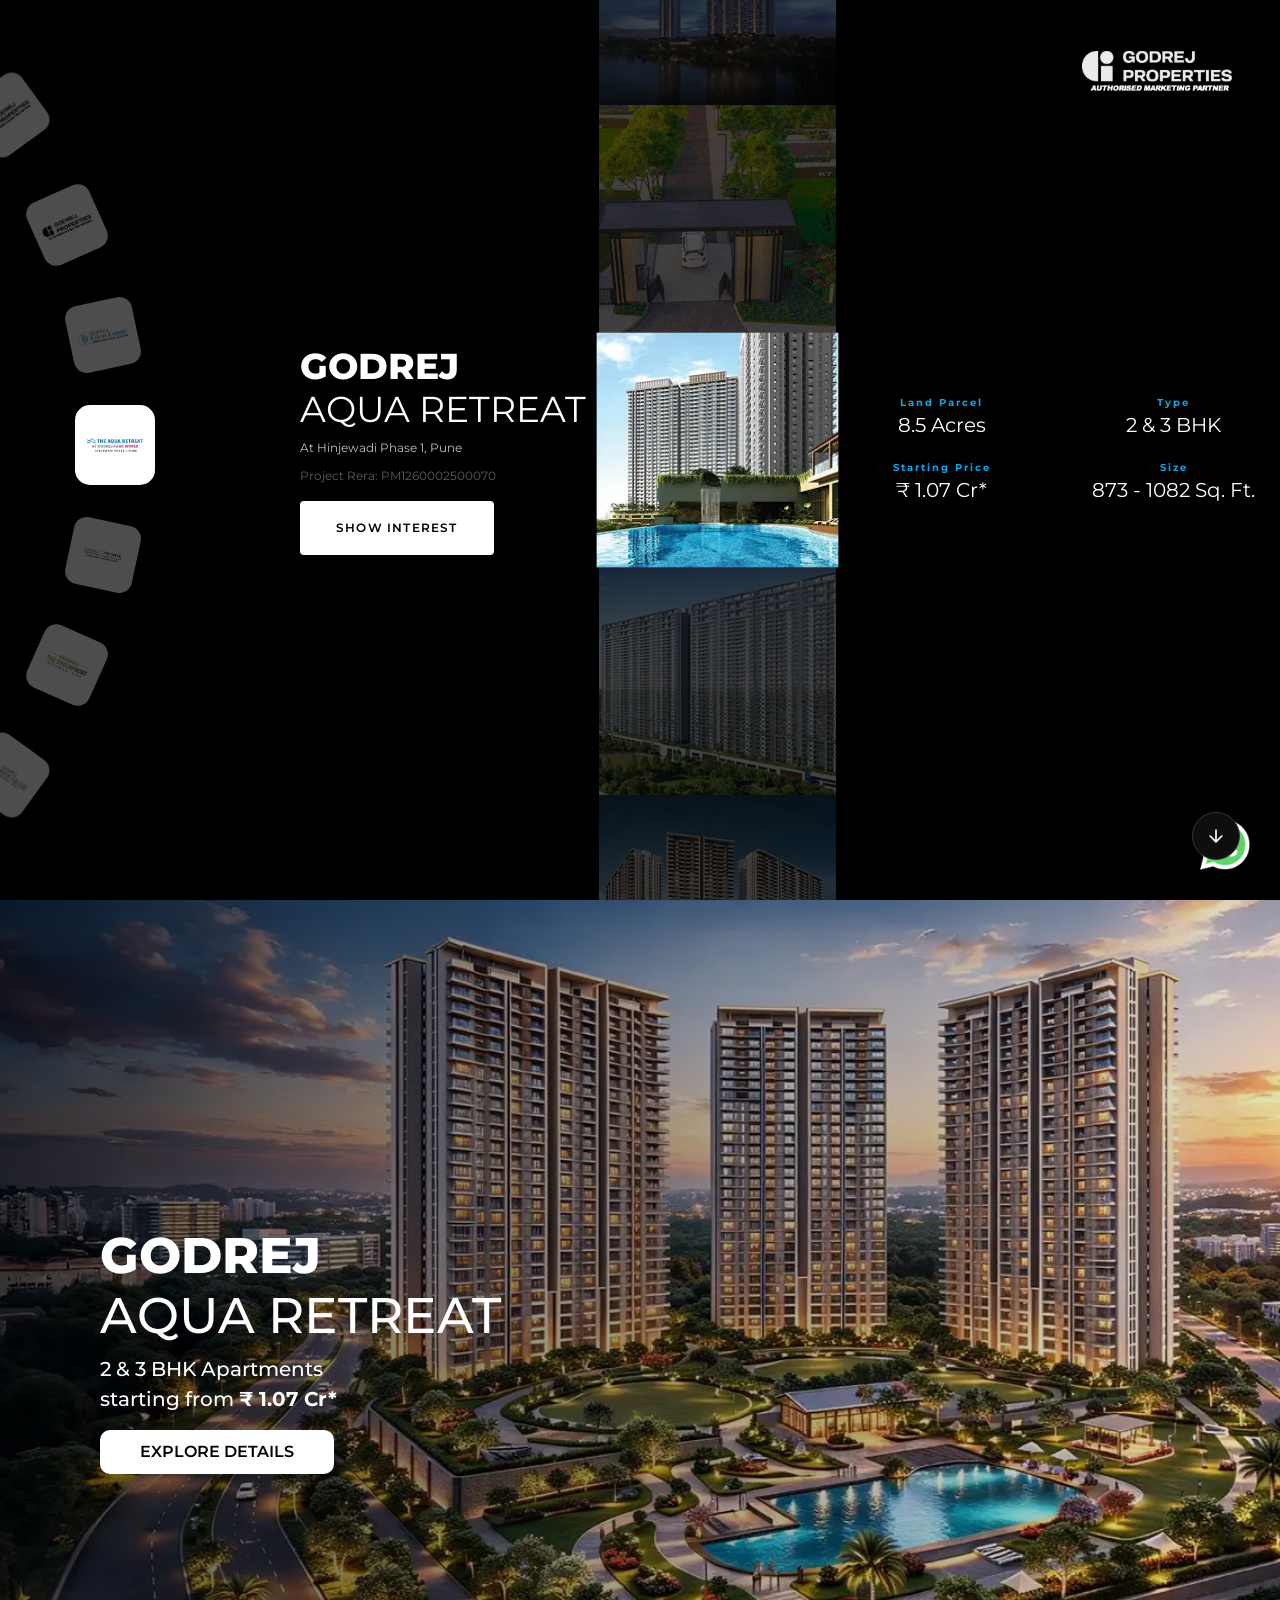
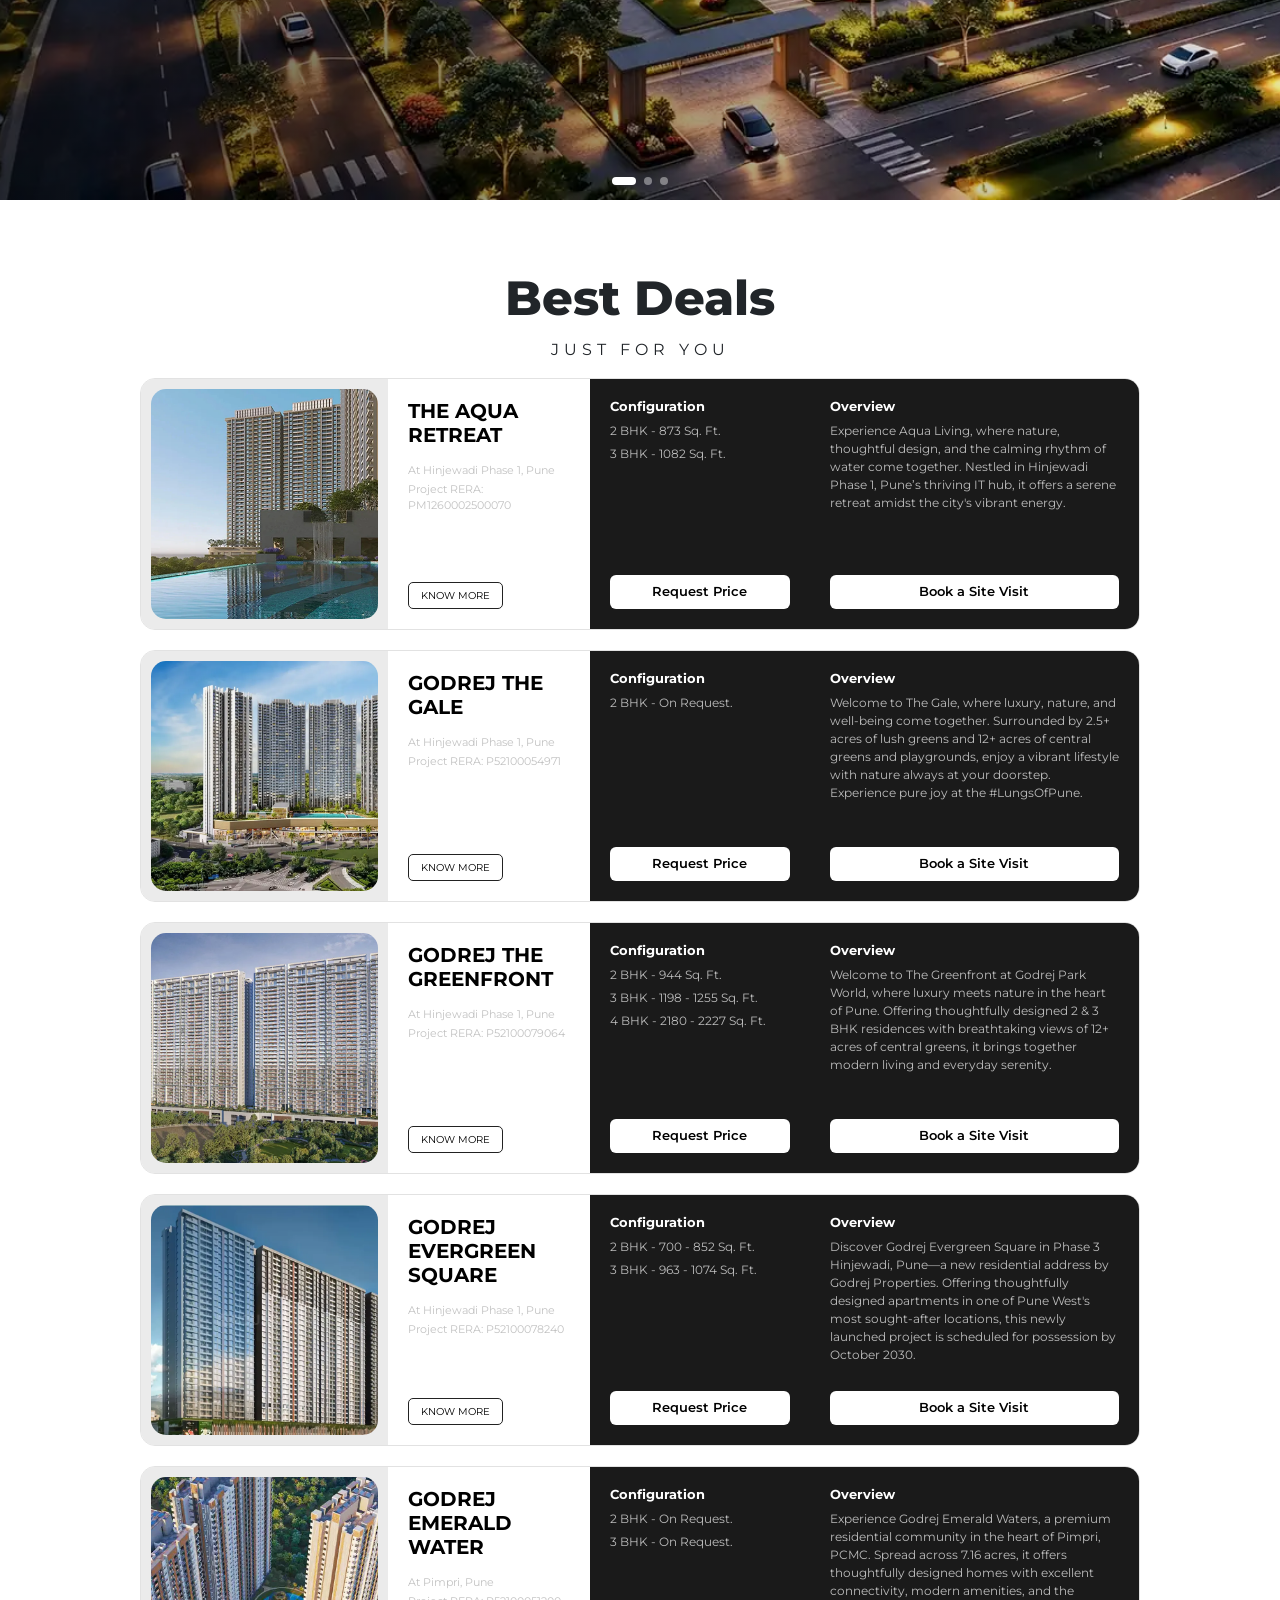
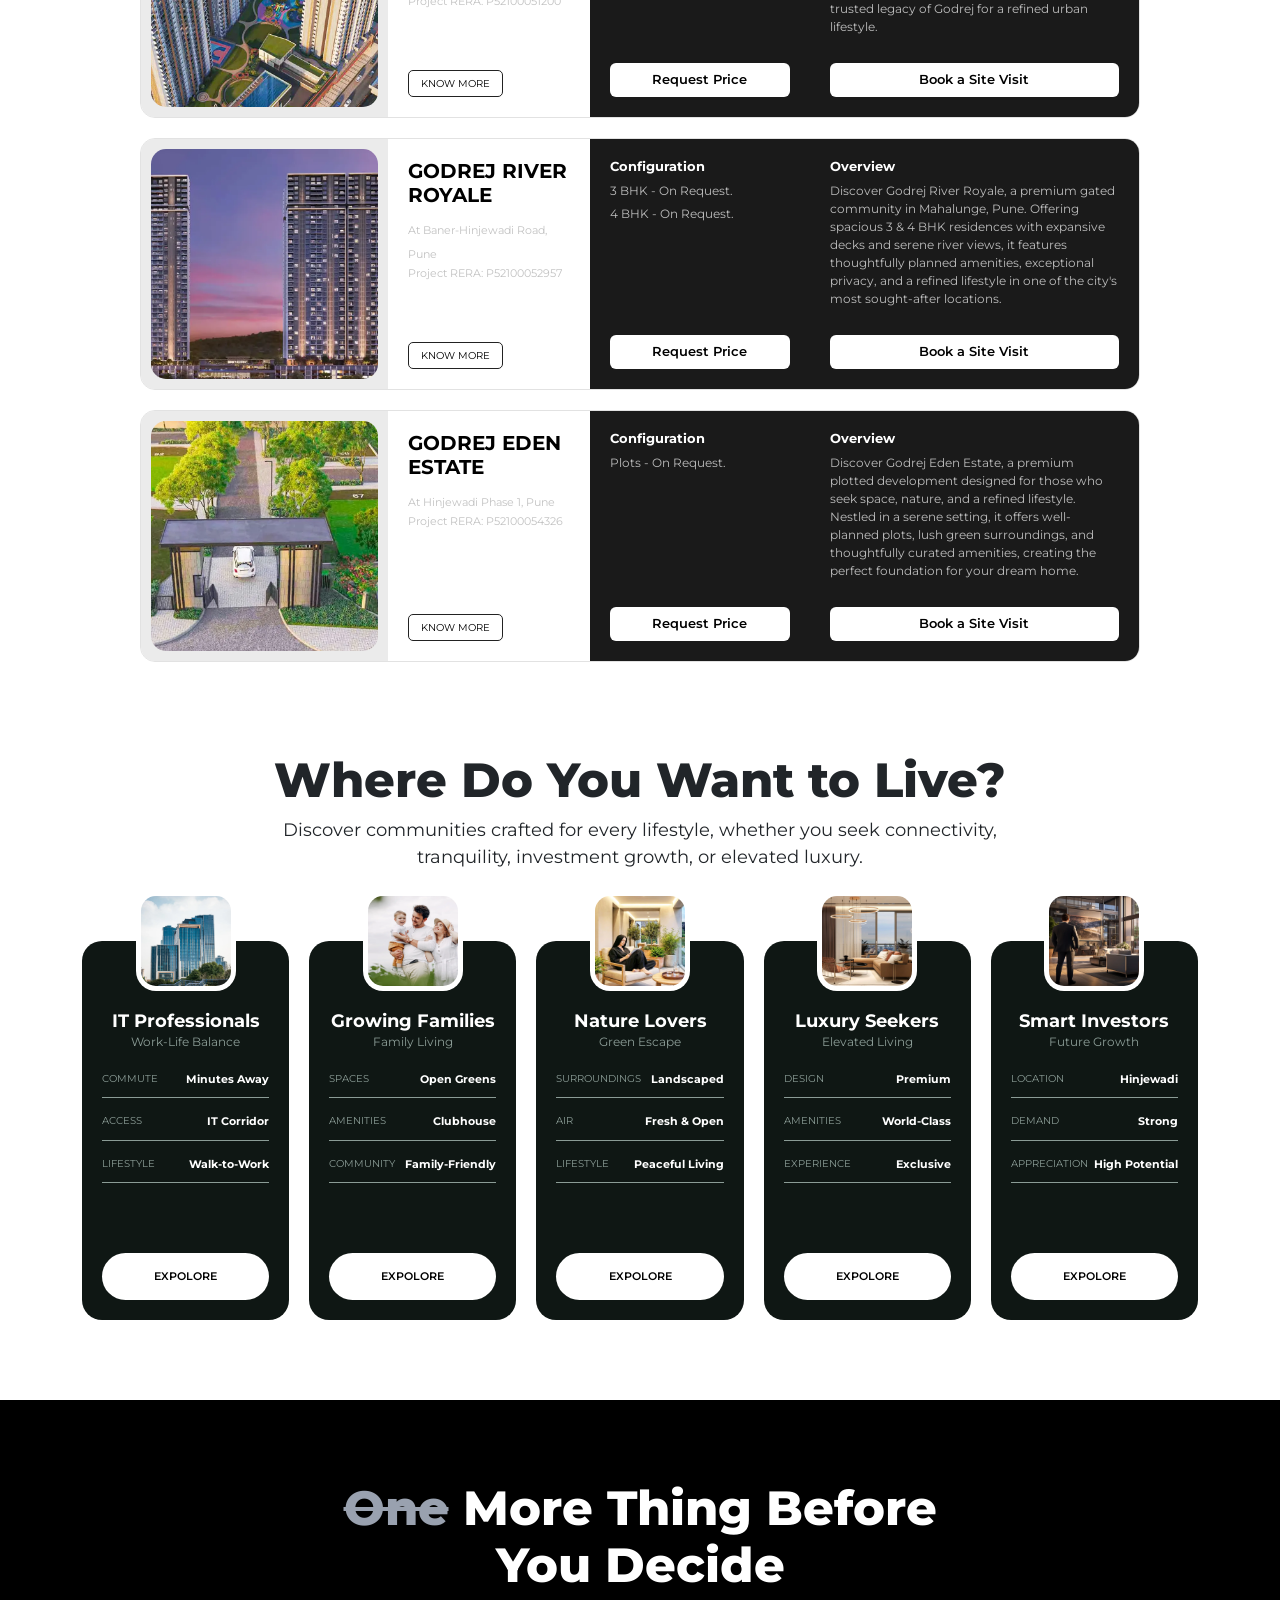
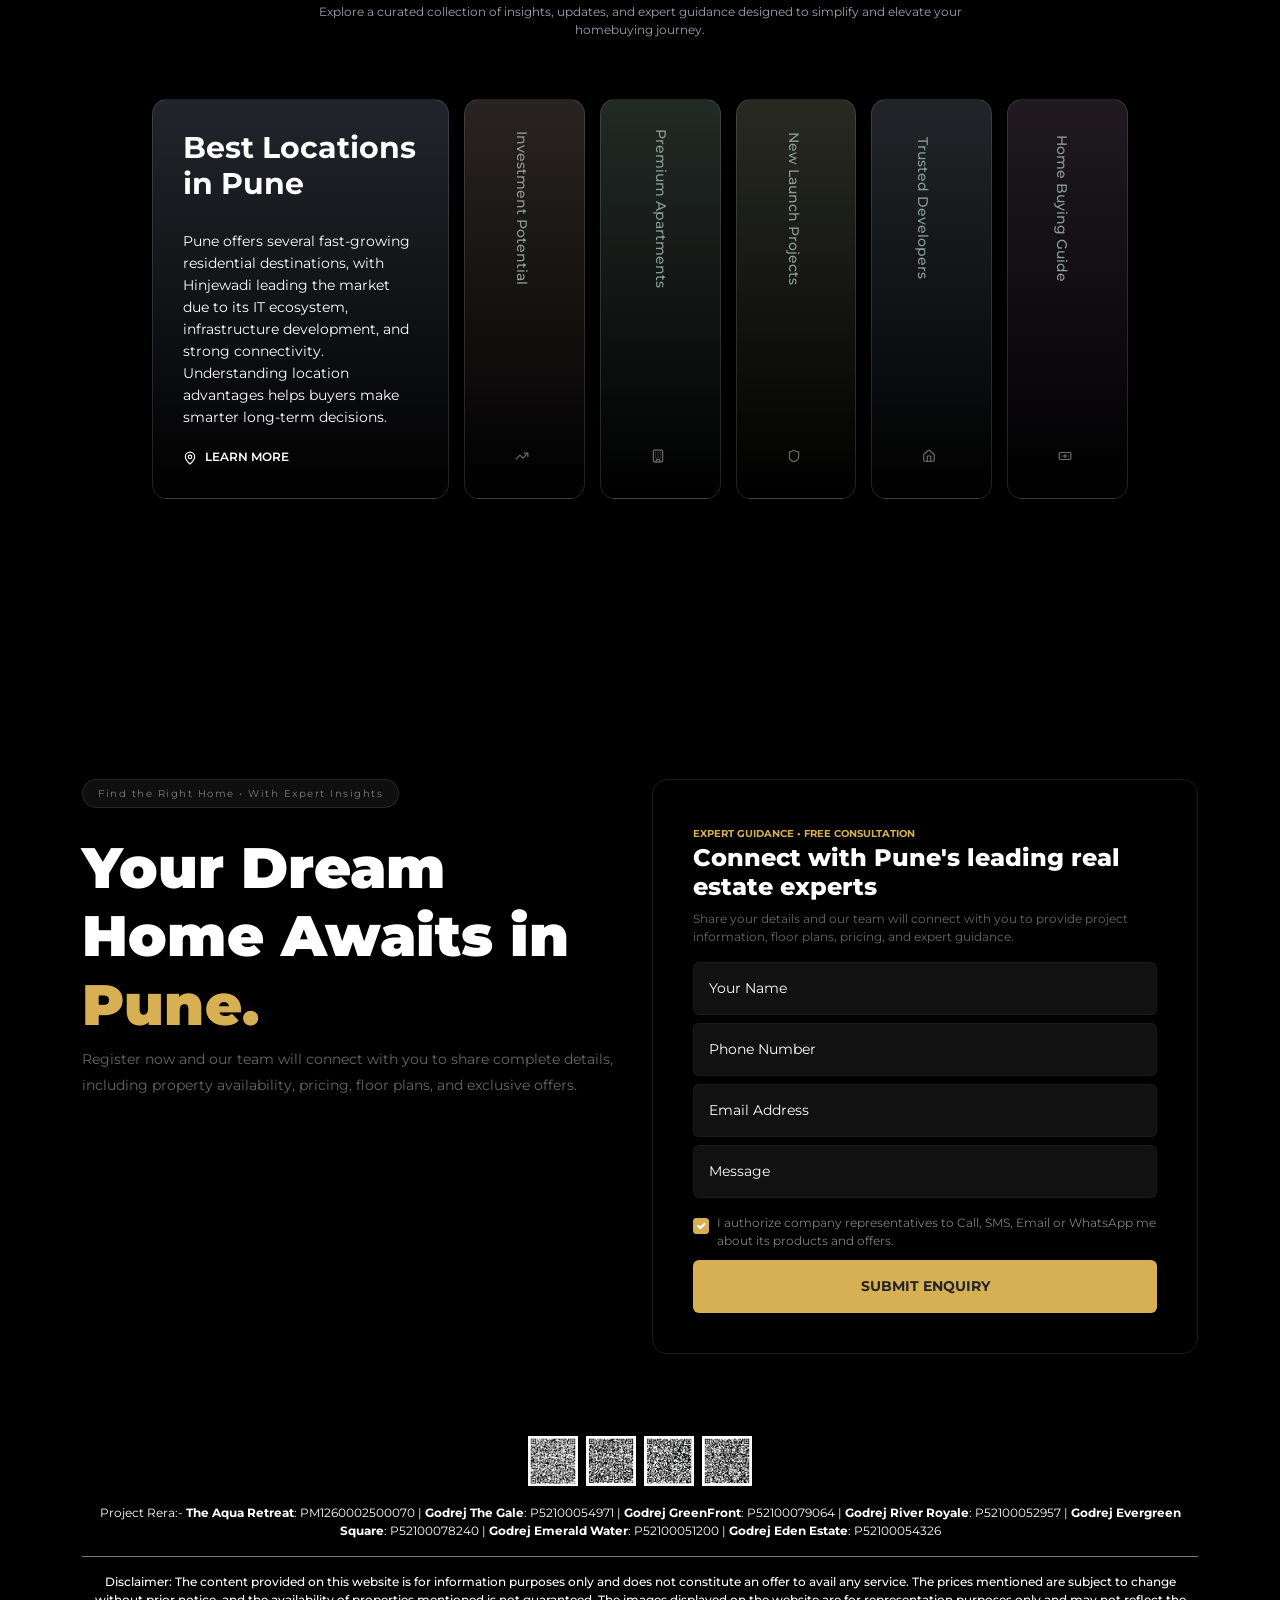
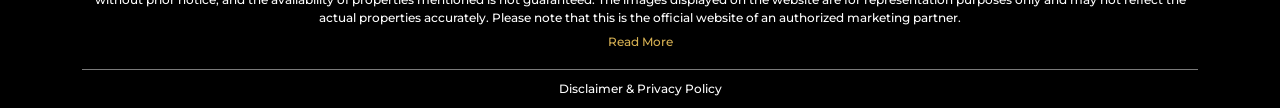
==== commit f9de37ee: "Form and Thanks Updates" ====
--- a/index.html
+++ b/index.html
@@ -1595,8 +1595,12 @@
                 </div>
              </div>
 
-
-
+             <div class="mobile-bottom" bis_skin_checked="1">
+                <a href="#" data-bs-toggle="modal" data-bs-target="#exampleModal">Enquire Now</a>
+                <a href="https://api.whatsapp.com/send?phone=+919373761137  &amp;text=Hello, Looking for Godrej Hinjewadi Phase 1 Projects At Pune. Get in touch with me my name is " target="_blank" aria-label="Whatsapp">WhatsApp</a>
+                <a href="tel:+91-9373761137">Call Now</a>
+            </div>
+             <a href="https://api.whatsapp.com/send?phone=+919373761137  &amp;text=Hello, Looking for Godrej Hinjewadi Phase 1 Projects At Pune. Get in touch with me my name is " target="_blank" class="float-whatsaap" aria-label="Whatsapp"><img alt="Whatsapp Icon" src="images/whatsapp-icon.png"></a>
     <script src="https://cdnjs.cloudflare.com/ajax/libs/jquery/3.7.1/jquery.min.js"
         referrerpolicy="no-referrer"></script>
     <script src="https://cdn.jsdelivr.net/npm/bootstrap@5.3.8/dist/js/bootstrap.bundle.min.js"
@@ -1627,6 +1631,15 @@
                     "SenderControlMobileID": "phone_contact",
                     "SenderControlEmailID": "email_contact",
                     "SenderControlMsgID": "message_contact",
+                };
+                SubmitQueryData(AgentInfo, FormInfo);
+            });
+                $("#submit-contact2").click(function () {
+                var FormInfo = {
+                    "SenderControlID": "name_contact2",
+                    "SenderControlMobileID": "phone_contact2",
+                    "SenderControlEmailID": "email_contact2",
+                    "SenderControlMsgID": "message_contact2",
                 };
                 SubmitQueryData(AgentInfo, FormInfo);
             });
--- a/css/style.css
+++ b/css/style.css
@@ -1048,7 +1048,64 @@
     font-size: 12px;
     color: #fff;
 }
-
+a.float-whatsaap {
+    position: fixed;
+    bottom: 30px;
+    right: 30px;
+    display: inline-flex;
+    align-items: center;
+    justify-content: center;
+    border-radius: 50%;
+    animation: float-whatsapp-pulse 1.8s ease-in-out infinite;
+}
+
+a.float-whatsaap:hover {
+    transform: scale(1.05);
+    transition: transform 0.3s ease;
+}
+
+a.float-whatsaap img {
+    width: 50px;
+    height: 50px;
+    display: block;
+}
+@keyframes float-whatsapp-pulse {
+    0% {
+        transform: scale(1);
+        box-shadow: 0 0 0 0 rgba(37, 211, 102, 0.45);
+    }
+    70% {
+        transform: scale(1.04);
+        box-shadow: 0 0 0 12px rgba(37, 211, 102, 0);
+    }
+    100% {
+        transform: scale(1);
+        box-shadow: 0 0 0 0 rgba(37, 211, 102, 0);
+    }
+}
+.mobile-bottom {
+    position: fixed;
+    bottom: 0px;
+    width: 100%;
+    left: 0px;
+    background: #000;
+    display: none;
+    justify-content: space-between;
+    z-index: 99;
+}
+
+.mobile-bottom a {
+    color: #ffff;
+    font-size: 12px;
+    padding: 10px 20px;
+    text-decoration: none;
+    border-right: 1px solid #fff;
+    text-align: center;
+    width: 33.33%;
+}
+.mobile-bottom a:last-child{
+    border-right: 0;
+}
 @media (max-width: 1400px) {
     section.hero-slider .left-area {
         width: 300px;
@@ -1089,6 +1146,12 @@
 }
 
 @media (max-width: 768px) {
+    a.float-whatsaap{
+        display: none;
+    }
+    .mobile-bottom{
+        display: flex;
+    }
     .deal-box-outer{
         position: relative;
     }
